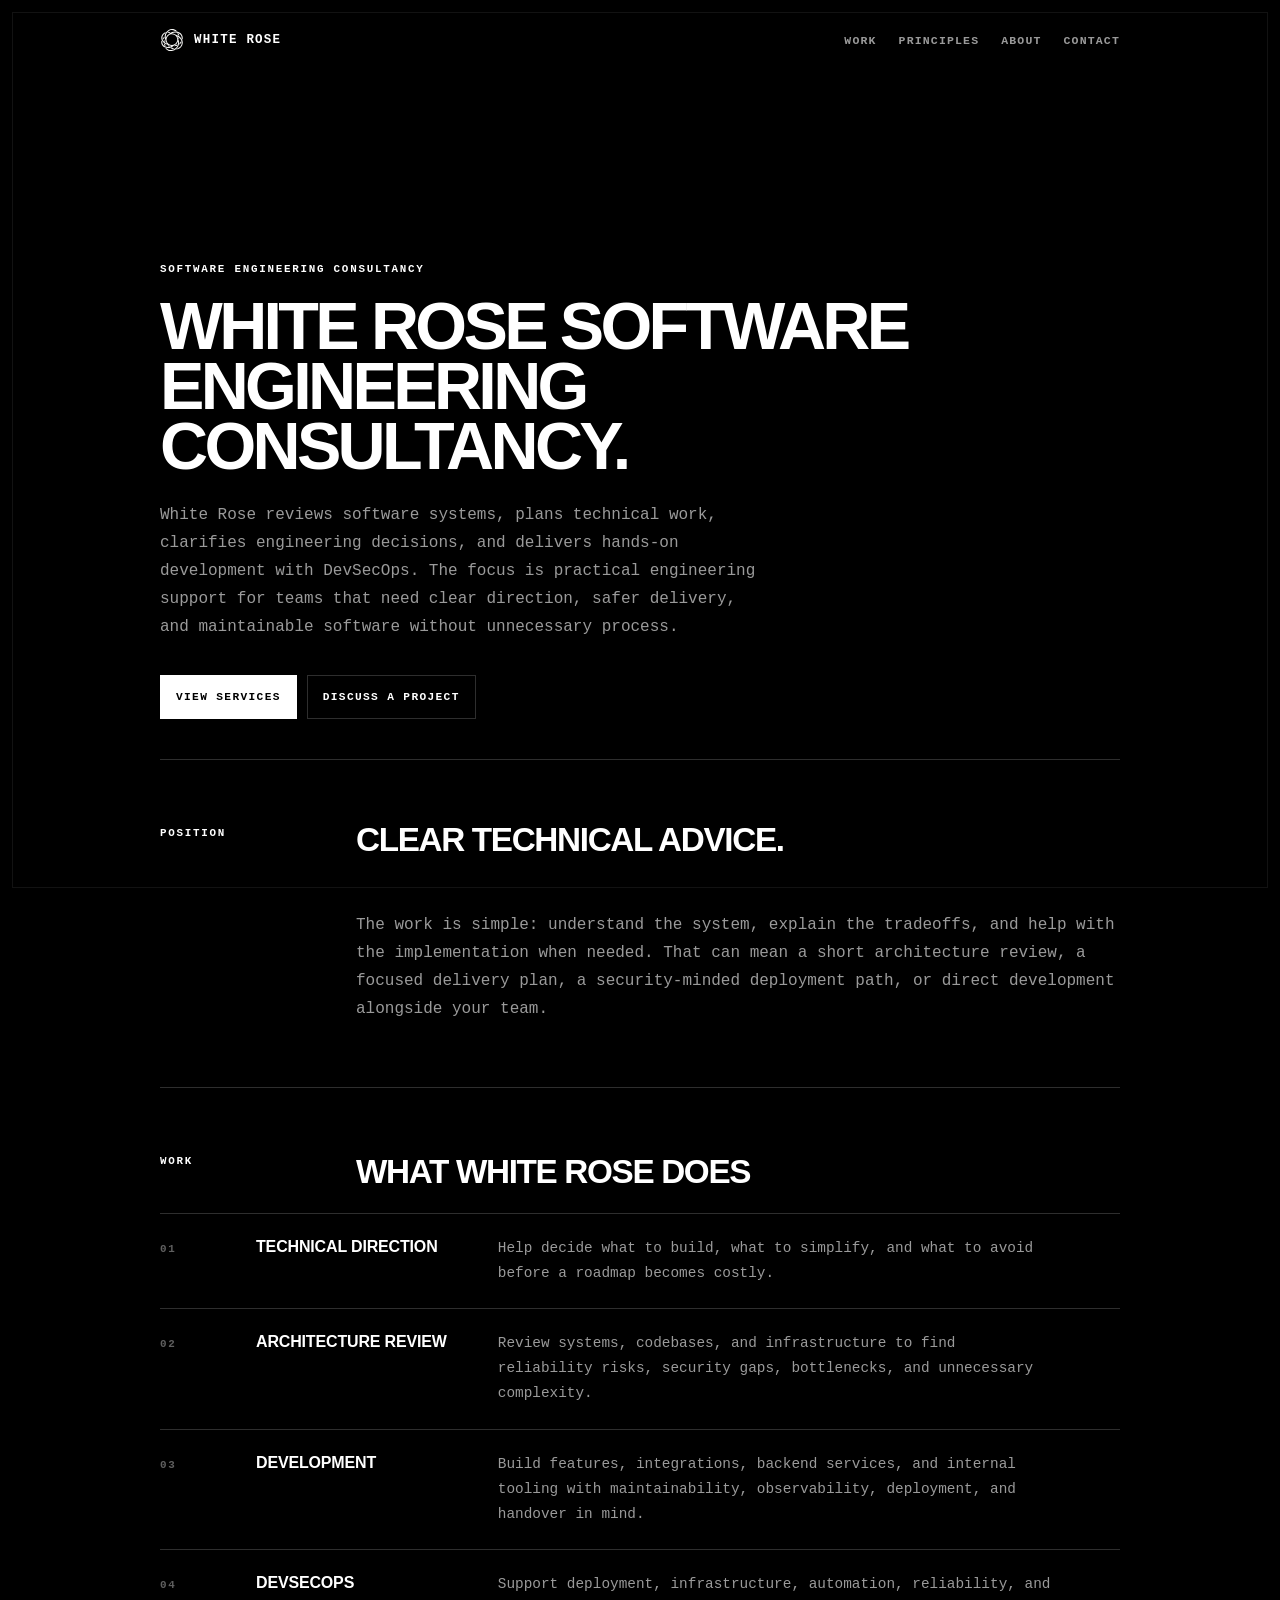
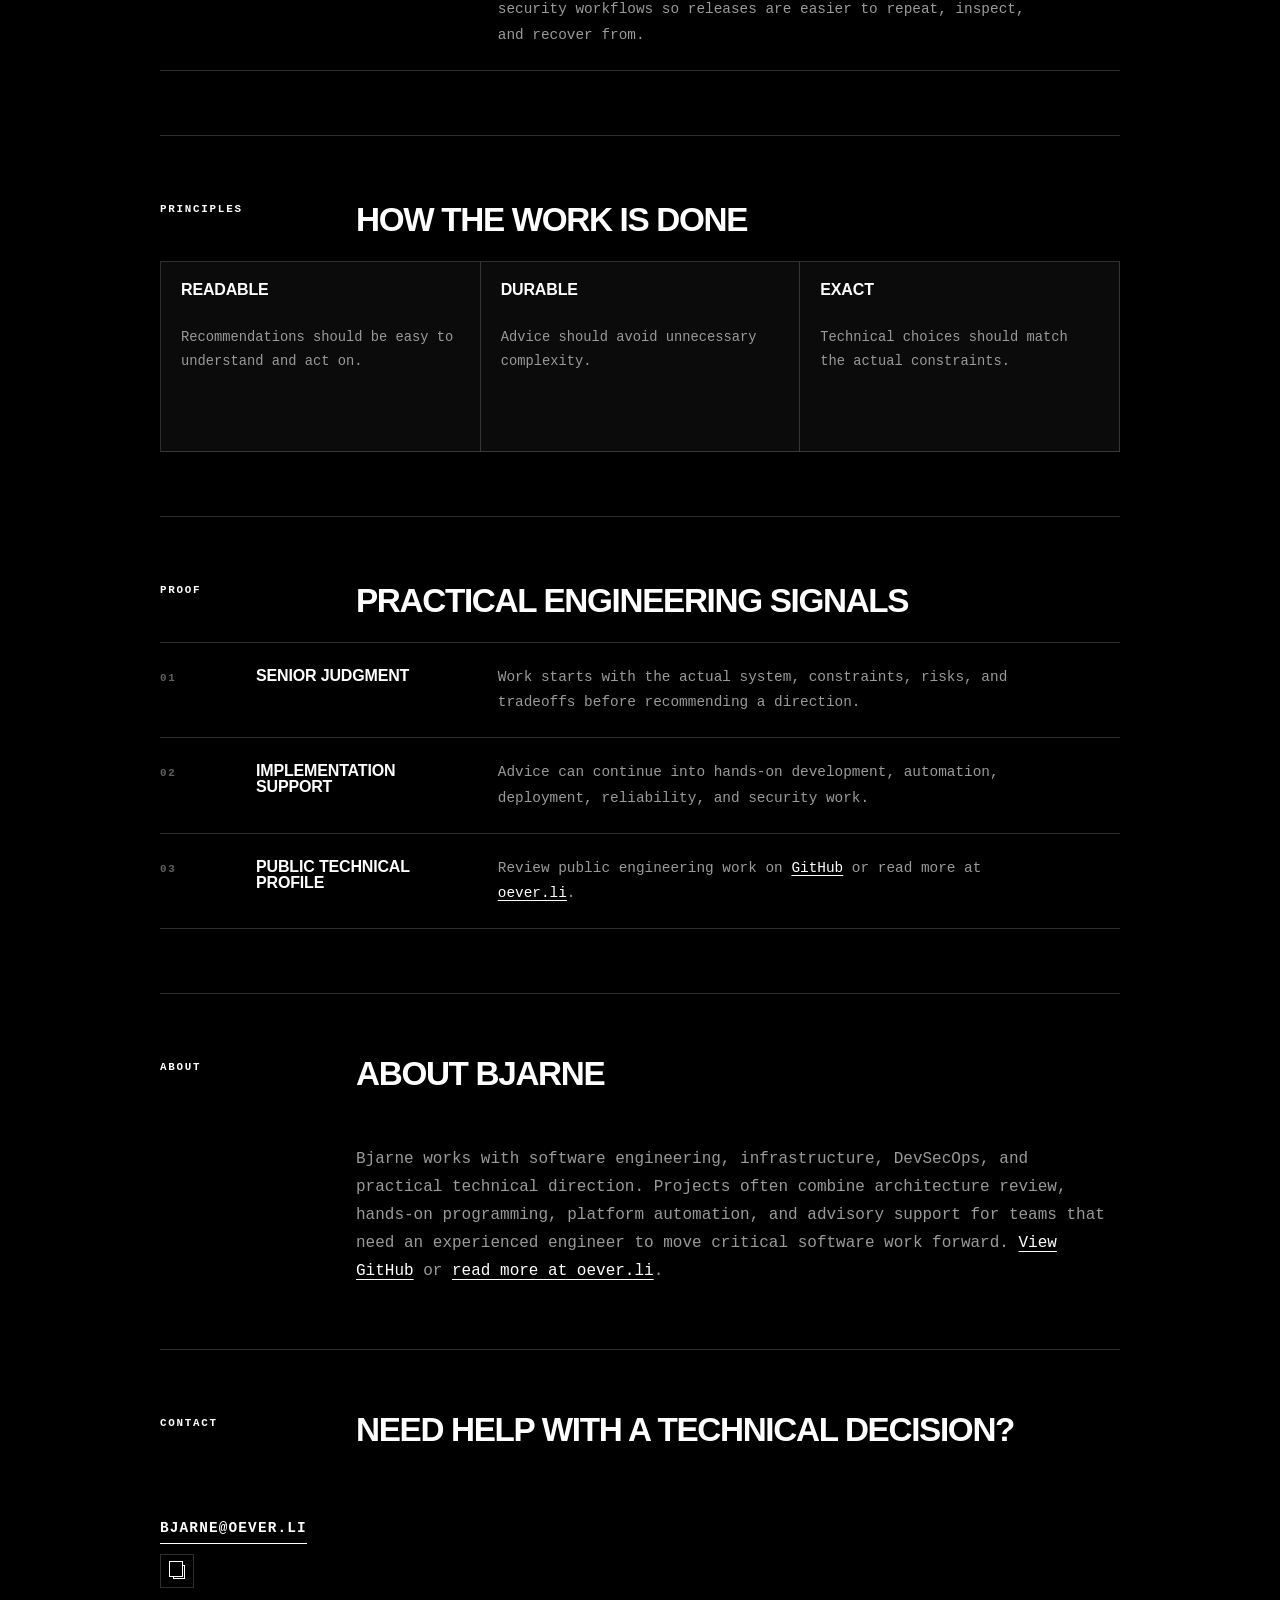
==== site/index.html @ 7ecc643a "Use transparent SVG logo" ====
<!doctype html>
<html lang="en">
  <head>
    <meta charset="utf-8">
    <meta name="viewport" content="width=device-width, initial-scale=1">
    <!-- Google tag (gtag.js) -->
    <script async src="https://www.googletagmanager.com/gtag/js?id=G-J7E7RTF19J"></script>
    <script>
      window.dataLayer = window.dataLayer || [];
      function gtag(){dataLayer.push(arguments);}
      gtag('js', new Date());

      gtag('config', 'G-J7E7RTF19J');
    </script>
    <meta
      name="description"
      content="White Rose provides software engineering consultancy, hands-on development, DevSecOps, technical direction, and architecture review."
    >
    <meta name="theme-color" content="#000000">
    <meta name="application-name" content="White Rose">
    <meta name="apple-mobile-web-app-title" content="White Rose">
    <link rel="canonical" href="https://whiterose.no/">
    <script type="application/ld+json">
      {
        "@context": "https://schema.org",
        "@graph": [
          {
            "@type": "ProfessionalService",
            "@id": "https://whiterose.no/#business",
            "name": "White Rose",
            "url": "https://whiterose.no/",
            "logo": "https://whiterose.no/assets/logo-512.png",
            "image": "https://whiterose.no/assets/og-image.png",
            "description": "White Rose provides software engineering consultancy, hands-on development, DevSecOps, technical direction, and architecture review.",
            "email": "bjarne@oever.li",
            "areaServed": "Norway",
            "founder": {
              "@id": "https://whiterose.no/#bjarne"
            },
            "sameAs": [
              "https://github.com/bjarneo",
              "https://oever.li"
            ],
            "hasOfferCatalog": {
              "@type": "OfferCatalog",
              "name": "Software engineering consultancy services",
              "itemListElement": [
                {
                  "@type": "Offer",
                  "itemOffered": {
                    "@type": "Service",
                    "name": "Technical direction",
                    "description": "Senior engineering guidance for technical decisions, delivery planning, and simplification."
                  }
                },
                {
                  "@type": "Offer",
                  "itemOffered": {
                    "@type": "Service",
                    "name": "Architecture review",
                    "description": "Review of software systems, codebases, and infrastructure to identify risks and practical next steps."
                  }
                },
                {
                  "@type": "Offer",
                  "itemOffered": {
                    "@type": "Service",
                    "name": "Software development",
                    "description": "Hands-on feature, integration, backend service, and internal tooling development."
                  }
                },
                {
                  "@type": "Offer",
                  "itemOffered": {
                    "@type": "Service",
                    "name": "DevSecOps",
                    "description": "Support for deployment, infrastructure, automation, reliability, and security workflows."
                  }
                }
              ]
            }
          },
          {
            "@type": "WebSite",
            "@id": "https://whiterose.no/#website",
            "url": "https://whiterose.no/",
            "name": "White Rose",
            "publisher": {
              "@id": "https://whiterose.no/#business"
            },
            "inLanguage": "en"
          },
          {
            "@type": "Person",
            "@id": "https://whiterose.no/#bjarne",
            "name": "Bjarne",
            "url": "https://oever.li",
            "sameAs": [
              "https://github.com/bjarneo"
            ],
            "worksFor": {
              "@id": "https://whiterose.no/#business"
            },
            "knowsAbout": [
              "Software engineering",
              "Architecture review",
              "DevSecOps",
              "Infrastructure automation",
              "Technical direction",
              "Backend development"
            ]
          }
        ]
      }
    </script>

    <meta property="og:title" content="White Rose | Software Engineering Consultancy">
    <meta
      property="og:description"
      content="Software engineering consultancy for technical direction, architecture review, and practical guidance."
    >
    <meta property="og:type" content="website">
    <meta property="og:url" content="https://whiterose.no">
    <meta property="og:site_name" content="White Rose">
    <meta property="og:image" content="https://whiterose.no/assets/og-image.png">
    <meta property="og:image:width" content="1200">
    <meta property="og:image:height" content="630">
    <meta property="og:image:alt" content="White Rose software engineering consultancy">

    <meta name="twitter:card" content="summary_large_image">
    <meta name="twitter:title" content="White Rose | Software Engineering Consultancy">
    <meta
      name="twitter:description"
      content="Software engineering consultancy for technical direction, architecture review, and practical guidance."
    >
    <meta name="twitter:image" content="https://whiterose.no/assets/og-image.png">
    <meta name="twitter:image:alt" content="White Rose software engineering consultancy">

    <title>White Rose | Software Engineering Consultancy</title>
    <link rel="icon" href="assets/favicon.ico" sizes="any">
    <link rel="icon" type="image/png" sizes="32x32" href="assets/favicon-32.png">
    <link rel="icon" type="image/png" sizes="16x16" href="assets/favicon-16.png">
    <link rel="apple-touch-icon" sizes="180x180" href="assets/apple-touch-icon.png">
    <link rel="stylesheet" href="styles.css">
    <script src="script.js" defer></script>
  </head>
  <body>
    <header class="site-header" data-header>
      <a class="brand" href="#top" aria-label="White Rose home">
        <img class="brand-mark" src="assets/logo.svg" alt="White Rose logo">
        <span>White Rose</span>
      </a>
      <button class="menu-toggle" type="button" aria-controls="primary-nav" aria-expanded="false">
        <span>Menu</span>
        <span class="menu-icon" aria-hidden="true"></span>
      </button>
      <nav class="nav" id="primary-nav" aria-label="Primary navigation">
        <a href="#work">Work</a>
        <a href="#principles">Principles</a>
        <a href="#about">About</a>
        <a href="#contact">Contact</a>
      </nav>
    </header>

    <main class="page" id="top">
      <div class="content">
        <section class="hero reveal" aria-labelledby="hero-title">
          <p class="kicker">Software engineering consultancy</p>
          <h1 id="hero-title">White Rose software engineering consultancy.</h1>
          <p class="lead">
            White Rose reviews software systems, plans technical work, clarifies engineering decisions,
            and delivers hands-on development with DevSecOps. The focus is practical engineering support
            for teams that need clear direction, safer delivery, and maintainable software without unnecessary process.
          </p>
          <div class="hero-actions">
            <a class="button primary" href="#work">View services</a>
            <a class="button secondary" href="#contact">Discuss a project</a>
          </div>
        </section>

        <section class="statement reveal" aria-labelledby="statement-title">
          <p class="section-label">Position</p>
          <h2 id="statement-title">Clear technical advice.</h2>
          <p>
            The work is simple: understand the system, explain the tradeoffs,
            and help with the implementation when needed. That can mean a short architecture review,
            a focused delivery plan, a security-minded deployment path, or direct development alongside your team.
          </p>
        </section>

        <section class="work" id="work" aria-labelledby="work-title">
          <div class="section-head reveal">
            <p class="section-label">Work</p>
            <h2 id="work-title">What White Rose does</h2>
          </div>

          <div class="service-list">
            <article class="service reveal">
              <span>01</span>
              <h3>Technical direction</h3>
              <p>Help decide what to build, what to simplify, and what to avoid before a roadmap becomes costly.</p>
            </article>
            <article class="service reveal">
              <span>02</span>
              <h3>Architecture review</h3>
              <p>Review systems, codebases, and infrastructure to find reliability risks, security gaps, bottlenecks, and unnecessary complexity.</p>
            </article>
            <article class="service reveal">
              <span>03</span>
              <h3>Development</h3>
              <p>Build features, integrations, backend services, and internal tooling with maintainability, observability, deployment, and handover in mind.</p>
            </article>
            <article class="service reveal">
              <span>04</span>
              <h3>DevSecOps</h3>
              <p>Support deployment, infrastructure, automation, reliability, and security workflows so releases are easier to repeat, inspect, and recover from.</p>
            </article>
          </div>
        </section>

        <section class="principles" id="principles" aria-labelledby="principles-title">
          <div class="section-head reveal">
            <p class="section-label">Principles</p>
            <h2 id="principles-title">How the work is done</h2>
          </div>

          <div class="principle-grid">
            <div class="principle reveal">
              <h3>Readable</h3>
              <p>Recommendations should be easy to understand and act on.</p>
            </div>
            <div class="principle reveal">
              <h3>Durable</h3>
              <p>Advice should avoid unnecessary complexity.</p>
            </div>
            <div class="principle reveal">
              <h3>Exact</h3>
              <p>Technical choices should match the actual constraints.</p>
            </div>
          </div>
        </section>

        <section class="signals" aria-labelledby="signals-title">
          <div class="section-head reveal">
            <p class="section-label">Proof</p>
            <h2 id="signals-title">Practical engineering signals</h2>
          </div>

          <div class="service-list">
            <article class="service reveal">
              <span>01</span>
              <h3>Senior judgment</h3>
              <p>Work starts with the actual system, constraints, risks, and tradeoffs before recommending a direction.</p>
            </article>
            <article class="service reveal">
              <span>02</span>
              <h3>Implementation support</h3>
              <p>Advice can continue into hands-on development, automation, deployment, reliability, and security work.</p>
            </article>
            <article class="service reveal">
              <span>03</span>
              <h3>Public technical profile</h3>
              <p>Review public engineering work on <a class="text-link" href="https://github.com/bjarneo">GitHub</a> or read more at <a class="text-link" href="https://oever.li">oever.li</a>.</p>
            </article>
          </div>
        </section>

        <section class="statement reveal" id="about" aria-labelledby="about-title">
          <p class="section-label">About</p>
          <h2 id="about-title">About Bjarne</h2>
          <p>
            Bjarne works with software engineering, infrastructure, DevSecOps, and practical technical direction.
            Projects often combine architecture review, hands-on programming, platform automation, and advisory support
            for teams that need an experienced engineer to move critical software work forward. <a class="text-link" href="https://github.com/bjarneo">View GitHub</a> or <a class="text-link" href="https://oever.li">read more at oever.li</a>.
          </p>
        </section>

        <section class="contact reveal" id="contact" aria-labelledby="contact-title">
          <p class="section-label">Contact</p>
          <h2 id="contact-title">Need help with a technical decision?</h2>
          <div class="contact-actions">
            <a class="contact-link" href="mailto:bjarne@oever.li">bjarne@oever.li</a>
            <button class="copy-button" type="button" data-copy="bjarne@oever.li" aria-label="Copy email address">
              <span class="copy-icon" aria-hidden="true"></span>
            </button>
          </div>
        </section>
      </div>
    </main>
  </body>
</html>
---- site/styles.css ----
:root {
  color-scheme: dark;

  /* Color tokens */
  --color-bg: #000000;
  --color-text: #ffffff;
  --color-muted: #9a9a9a;
  --color-faint: #5f5f5f;
  --color-line: rgba(255, 255, 255, 0.18);
  --color-line-strong: rgba(255, 255, 255, 0.52);
  --color-surface: rgba(255, 255, 255, 0.045);
  --color-header: rgba(0, 0, 0, 0.85);

  /* Typography tokens */
  --font-display: "Druk Wide", "Compacta", "DIN Condensed", "Bahnschrift Condensed", Impact, "Arial Narrow", sans-serif;
  --font-body: "Berkeley Mono", "IBM Plex Mono", "SFMono-Regular", Consolas, monospace;
  --font-size-label: 0.68rem;
  --font-size-nav: 0.72rem;
  --font-size-nav-mobile: 0.68rem;
  --font-size-nav-tiny: 0.62rem;
  --font-size-brand: 0.78rem;
  --font-size-brand-mobile: 0.95rem;
  --font-size-brand-tiny: 0.86rem;
  --font-size-button: 0.7rem;
  --font-size-small: 0.8rem;
  --font-size-body: 0.9rem;
  --font-size-principle: 0.86rem;
  --font-size-lead: 1rem;
  --font-size-h3: 1rem;
  --font-size-h2: clamp(1.55rem, 2.6vw, 2.7rem);
  --font-size-h1: clamp(2.7rem, 5.2vw, 5.15rem);
  --line-height-tight: 0.9;
  --line-height-heading: 0.98;
  --line-height-body: 1.75;
  --tracking-label: 0.16em;
  --tracking-nav: 0.1em;
  --tracking-heading-lg: -0.055em;
  --tracking-heading-md: -0.04em;
  --tracking-heading-sm: -0.01em;

  /* Layout tokens */
  --container: min(960px, calc(100% - 48px));
  --container-mobile: min(100% - 28px, 960px);
  --section-gap: 36px;
  --label-column: 160px;
  --section-y: 64px;
  --section-y-mobile: 62px;
  --page-top: 112px;
  --header-top: 16px;

  /* Spacing tokens */
  --space-1: 8px;
  --space-2: 10px;
  --space-3: 12px;
  --space-4: 16px;
  --space-5: 18px;
  --space-6: 20px;
  --space-7: 22px;
  --space-8: 24px;
  --space-9: 26px;
  --space-10: 28px;
  --space-11: 34px;
  --space-12: 40px;
  --space-13: 48px;
  --space-14: 54px;
  --space-15: 56px;
  --space-16: 70px;
  --space-17: 76px;

  /* Component tokens */
  --button-height: 44px;
  --button-x: 15px;
  --icon-button-size: 34px;
  --mark-sm: 24px;
  --mark-lg: 76px;
  --border: 1px solid var(--color-line);
  --border-strong: 1px solid var(--color-line-strong);
  --motion-fast: 160ms ease;
  --motion-reveal: 520ms ease;
}

* {
  box-sizing: border-box;
}

html {
  scroll-behavior: smooth;
}

body {
  min-height: 100vh;
  margin: 0;
  color: var(--color-text);
  background: var(--color-bg);
  font-family: var(--font-body);
  overflow-x: hidden;
}

body::before {
  position: fixed;
  inset: var(--space-3);
  z-index: -1;
  content: "";
  border: 1px solid rgba(255, 255, 255, 0.07);
  pointer-events: none;
}

a {
  color: inherit;
  text-decoration: none;
}

.text-link {
  color: var(--color-text);
  text-decoration: underline;
  text-decoration-thickness: 1px;
  text-underline-offset: 0.22em;
}

h1,
h2,
h3,
p {
  margin-top: 0;
}

h1,
h2,
h3 {
  color: var(--color-text);
  font-family: var(--font-display);
  font-weight: 900;
  text-transform: uppercase;
}

h1 {
  max-width: 760px;
  margin-bottom: var(--space-8);
  font-size: var(--font-size-h1);
  line-height: var(--line-height-tight);
  letter-spacing: var(--tracking-heading-lg);
}

h2 {
  max-width: 650px;
  margin-bottom: var(--space-5);
  font-size: var(--font-size-h2);
  line-height: var(--line-height-heading);
  letter-spacing: var(--tracking-heading-md);
}

h3 {
  margin-bottom: 0;
  font-size: var(--font-size-h3);
  line-height: 1;
  letter-spacing: var(--tracking-heading-sm);
}

p {
  color: var(--color-muted);
  line-height: var(--line-height-body);
}

.site-header {
  position: fixed;
  top: 0;
  left: 50%;
  z-index: 20;
  display: flex;
  align-items: center;
  justify-content: space-between;
  width: var(--container);
  margin-top: var(--header-top);
  padding: var(--space-3) 0;
  border-bottom: 1px solid transparent;
  transform: translateX(-50%);
  transition: background var(--motion-fast), border-color var(--motion-fast), box-shadow var(--motion-fast), padding var(--motion-fast);
}

.site-header.is-scrolled {
  padding: var(--space-3) var(--space-4);
  border-color: var(--color-line);
  background: linear-gradient(180deg, rgba(255, 255, 255, 0.035), rgba(255, 255, 255, 0.012)), var(--color-header);
  backdrop-filter: blur(10px) saturate(120%);
  -webkit-backdrop-filter: blur(10px) saturate(120%);
  box-shadow: 0 10px 30px rgba(0, 0, 0, 0.16);
}

.brand,
.nav {
  display: flex;
  align-items: center;
}

.brand {
  gap: var(--space-2);
  font-size: var(--font-size-brand);
  font-weight: 700;
  letter-spacing: var(--tracking-nav);
  text-transform: uppercase;
}

.brand-mark {
  flex: 0 0 auto;
  width: var(--mark-sm);
  height: var(--mark-sm);
  display: block;
  object-fit: contain;
}

.nav {
  gap: var(--space-7);
}

.menu-toggle {
  display: none;
}

.nav a {
  color: var(--color-muted);
  font-size: var(--font-size-nav);
  font-weight: 600;
  letter-spacing: var(--tracking-nav);
  text-transform: uppercase;
  transition: color var(--motion-fast);
}

.nav a:hover,
.nav a:focus-visible {
  color: var(--color-text);
}

.page {
  width: var(--container);
  margin: 0 auto;
  padding: var(--page-top) 0 var(--space-12);
}

.section-label,
.kicker,
.service span {
  color: var(--color-text);
  font-size: var(--font-size-label);
  font-weight: 700;
  letter-spacing: var(--tracking-label);
  text-transform: uppercase;
}

.content {
  min-width: 0;
}

.hero {
  display: grid;
  align-content: end;
  min-height: clamp(520px, 72vh, 680px);
  padding-bottom: var(--space-12);
  border-bottom: var(--border);
}

.kicker,
.section-label {
  margin: 0 0 var(--space-5);
}

.lead {
  max-width: 610px;
  margin-bottom: 0;
  font-size: var(--font-size-lead);
}

.hero-actions {
  display: flex;
  flex-wrap: wrap;
  gap: var(--space-2);
  margin-top: var(--space-11);
}

.button {
  display: inline-flex;
  align-items: center;
  justify-content: center;
  min-height: var(--button-height);
  padding: 0 var(--button-x);
  border: var(--border);
  color: var(--color-text);
  font-size: var(--font-size-button);
  font-weight: 700;
  letter-spacing: 0.12em;
  text-transform: uppercase;
  transition: border-color var(--motion-fast), background var(--motion-fast), color var(--motion-fast);
}

.button:hover,
.button:focus-visible {
  border-color: var(--color-line-strong);
}

.button.primary {
  color: var(--color-bg);
  background: var(--color-text);
}

.button.secondary {
  background: transparent;
}

.statement,
.work,
.principles,
.signals,
.contact {
  padding: var(--section-y) 0;
  border-bottom: var(--border);
}

.statement,
.section-head,
.contact {
  display: grid;
  grid-template-columns: var(--label-column) minmax(0, 1fr);
  gap: var(--section-gap);
}

.statement {
  grid-template-columns: var(--label-column) minmax(0, 1fr);
}

.statement p:not(.section-label) {
  grid-column: 2;
  max-width: 860px;
  margin-bottom: 0;
}

.section-head {
  align-items: end;
  margin-bottom: var(--space-8);
}

.section-head h2 {
  margin-bottom: 0;
}

.service-list {
  border-top: var(--border);
}

.service {
  display: grid;
  grid-template-columns: 72px minmax(150px, 0.35fr) minmax(0, 1fr);
  gap: var(--space-8);
  align-items: baseline;
  padding: var(--space-7) 0;
  border-bottom: var(--border);
}

.service span {
  color: var(--color-faint);
}

.service p {
  max-width: 560px;
  margin-bottom: 0;
  font-size: var(--font-size-body);
}

.principle-grid {
  display: grid;
  grid-template-columns: repeat(3, 1fr);
  border-top: var(--border);
  border-left: var(--border);
}

.principle {
  min-height: 190px;
  padding: var(--space-6);
  border-right: var(--border);
  border-bottom: var(--border);
  background: var(--color-surface);
}

.principle h3 {
  margin-bottom: var(--space-10);
}

.principle p {
  margin-bottom: 0;
  font-size: var(--font-size-principle);
}

.contact {
  margin-bottom: 0;
}

.contact h2 {
  max-width: 690px;
}

.contact-actions {
  display: flex;
  flex-wrap: wrap;
  gap: var(--space-2);
  align-items: center;
  margin-top: var(--space-6);
}

.contact-link {
  display: inline-block;
  padding-bottom: 7px;
  border-bottom: 1px solid var(--color-text);
  color: var(--color-text);
  font-size: var(--font-size-body);
  font-weight: 700;
  letter-spacing: 0.08em;
  text-transform: uppercase;
}

.copy-button {
  position: relative;
  display: inline-grid;
  place-items: center;
  flex: 0 0 auto;
  width: var(--icon-button-size);
  height: var(--icon-button-size);
  padding: 0;
  border: var(--border);
  color: var(--color-text);
  background: transparent;
  cursor: pointer;
  transition: border-color var(--motion-fast), background var(--motion-fast), color var(--motion-fast);
}

.copy-button:hover,
.copy-button:focus-visible {
  border-color: var(--color-line-strong);
}

.copy-button.is-copied {
  background: var(--color-text);
  color: var(--color-bg);
}

.copy-icon,
.copy-icon::before {
  display: block;
  width: 12px;
  height: 14px;
  border: 1px solid currentColor;
}

.copy-icon {
  position: relative;
  transform: translate(2px, 1px);
}

.copy-icon::before {
  position: absolute;
  top: -5px;
  left: -5px;
  content: "";
  background: var(--color-bg);
}

.copy-button.is-copied .copy-icon::before {
  background: var(--color-text);
}

.reveal {
  opacity: 0;
  transform: translateY(14px);
  transition: opacity var(--motion-reveal), transform var(--motion-reveal);
}

.reveal.is-visible {
  opacity: 1;
  transform: translateY(0);
}

@media (max-width: 980px) {
  :root {
    --section-gap: var(--space-3);
  }

  .hero {
    min-height: auto;
    padding: var(--space-14) 0 var(--space-12);
  }

  .statement,
  .section-head,
  .contact {
    grid-template-columns: 1fr;
    gap: var(--space-3);
  }

  .statement p:not(.section-label) {
    grid-column: auto;
    max-width: 100%;
  }

  .service {
    grid-template-columns: 52px 1fr;
  }

  .service p {
    grid-column: 2;
  }

  .principle-grid {
    grid-template-columns: 1fr;
  }
}

@media (max-width: 640px) {
  :root {
    --container-mobile: min(100% - 24px, 960px);
    --font-size-h1: clamp(2.25rem, 12vw, 3.35rem);
    --font-size-h2: clamp(1.45rem, 8vw, 2.15rem);
    --font-size-lead: 0.95rem;
    --line-height-tight: 0.94;
    --section-y-mobile: 30px;
  }

  body::before {
    display: none;
  }

  .site-header,
  .page {
    width: var(--container-mobile);
  }

  .site-header {
    position: absolute;
    display: grid;
    grid-template-columns: minmax(0, 1fr) 44px;
    align-items: center;
    gap: var(--space-2);
    margin-top: var(--space-3);
    padding-bottom: var(--space-3);
    border-bottom-color: var(--color-line);
  }

  .brand {
    grid-column: 1;
    justify-content: flex-start;
    justify-self: start;
    min-width: 0;
    font-size: var(--font-size-brand-mobile);
  }

  .brand-mark {
    width: 38px;
    height: 38px;
  }

  .menu-toggle {
    position: relative;
    grid-column: 2;
    display: inline-flex;
    align-items: center;
    justify-content: center;
    justify-self: end;
    width: 44px;
    height: 44px;
    padding: 0;
    border: var(--border);
    color: var(--color-text);
    background: transparent;
    cursor: pointer;
  }

  .menu-toggle span:first-child {
    position: absolute;
    width: 1px;
    height: 1px;
    overflow: hidden;
    clip: rect(0 0 0 0);
    white-space: nowrap;
  }

  .menu-icon,
  .menu-icon::before,
  .menu-icon::after {
    display: block;
    width: 18px;
    height: 1px;
    background: var(--color-text);
    transition: transform var(--motion-fast), opacity var(--motion-fast);
  }

  .menu-icon {
    position: relative;
  }

  .menu-icon::before,
  .menu-icon::after {
    position: absolute;
    left: 0;
    content: "";
  }

  .menu-icon::before {
    transform: translateY(-6px);
  }

  .menu-icon::after {
    transform: translateY(6px);
  }

  .site-header.is-menu-open .menu-icon {
    background: transparent;
  }

  .site-header.is-menu-open .menu-icon::before {
    transform: rotate(45deg);
  }

  .site-header.is-menu-open .menu-icon::after {
    transform: rotate(-45deg);
  }

  .nav {
    grid-column: 1 / -1;
    display: none;
    width: 100%;
    justify-content: center;
    gap: var(--space-2);
    padding-top: var(--space-3);
    border-top: var(--border);
  }

  .site-header.is-menu-open .nav {
    display: flex;
  }

  .nav a {
    font-size: var(--font-size-nav-mobile);
    letter-spacing: 0.08em;
  }

  .page {
    padding-top: 112px;
    padding-bottom: var(--space-6);
  }

  .hero {
    padding-top: var(--space-8);
    padding-bottom: var(--space-8);
  }

  .section-head {
    margin-bottom: var(--space-5);
  }

  .lead,
  .statement p:not(.section-label),
  .service p,
  .principle p {
    max-width: 100%;
  }

  .button,
  .hero-actions {
    width: 100%;
  }

  .button {
    min-height: 46px;
    text-align: center;
  }

  .service {
    grid-template-columns: 1fr;
    gap: var(--space-1);
    padding: var(--space-4) 0;
  }

  .service p {
    grid-column: auto;
  }

  .principle {
    min-height: 0;
    padding: var(--space-4);
  }

  .principle h3 {
    margin-bottom: var(--space-4);
  }

  .contact-link {
    max-width: 100%;
    overflow-wrap: anywhere;
  }

  .contact-actions {
    width: 100%;
  }

  .statement,
  .work,
  .principles,
  .signals,
  .contact {
    padding: var(--section-y-mobile) 0;
  }
}

@media (max-width: 380px) {
  :root {
    --font-size-h1: clamp(2rem, 11vw, 2.8rem);
    --font-size-h2: clamp(1.3rem, 7vw, 1.9rem);
  }

  .brand {
    font-size: var(--font-size-brand-tiny);
  }

  .nav a {
    font-size: var(--font-size-nav-tiny);
  }
}

@media (prefers-reduced-motion: reduce) {
  *,
  *::before,
  *::after {
    scroll-behavior: auto !important;
    transition-duration: 0.01ms !important;
    animation-duration: 0.01ms !important;
    animation-iteration-count: 1 !important;
  }

  .reveal {
    opacity: 1;
    transform: none;
  }
}
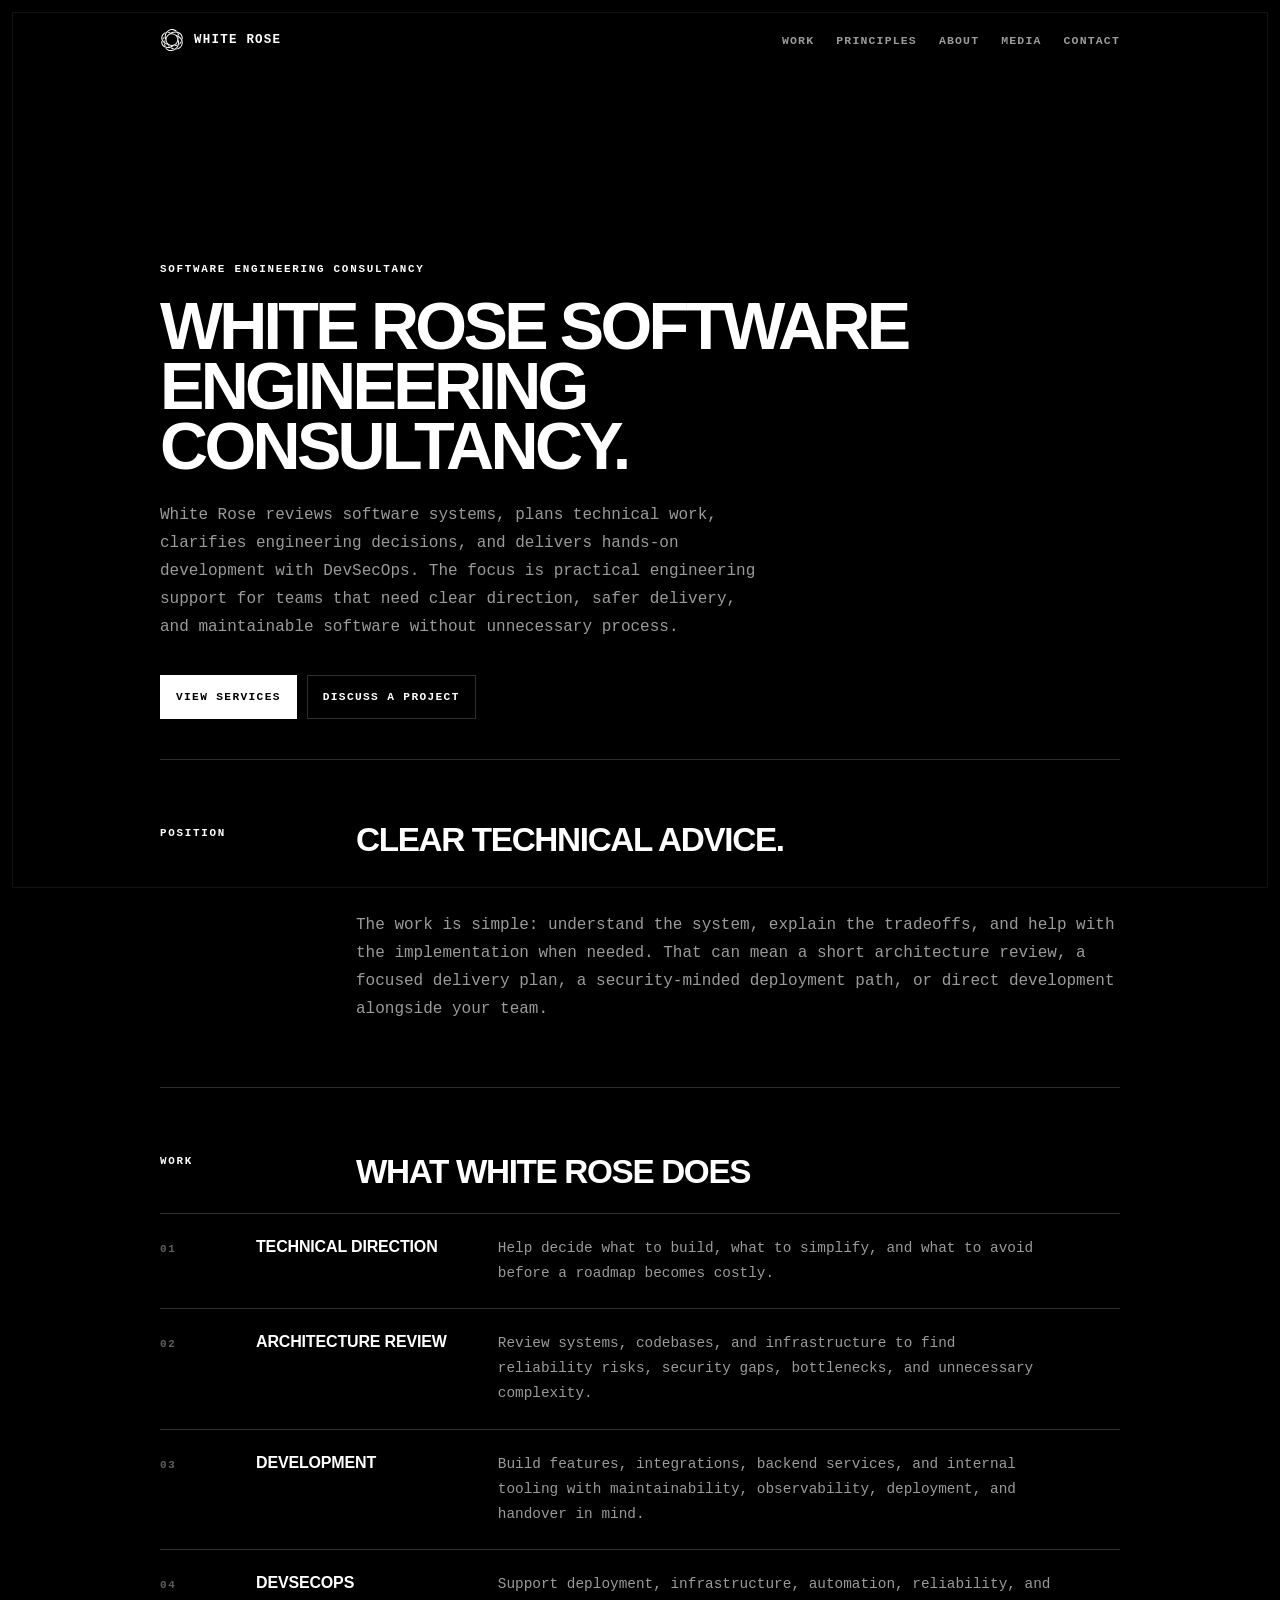
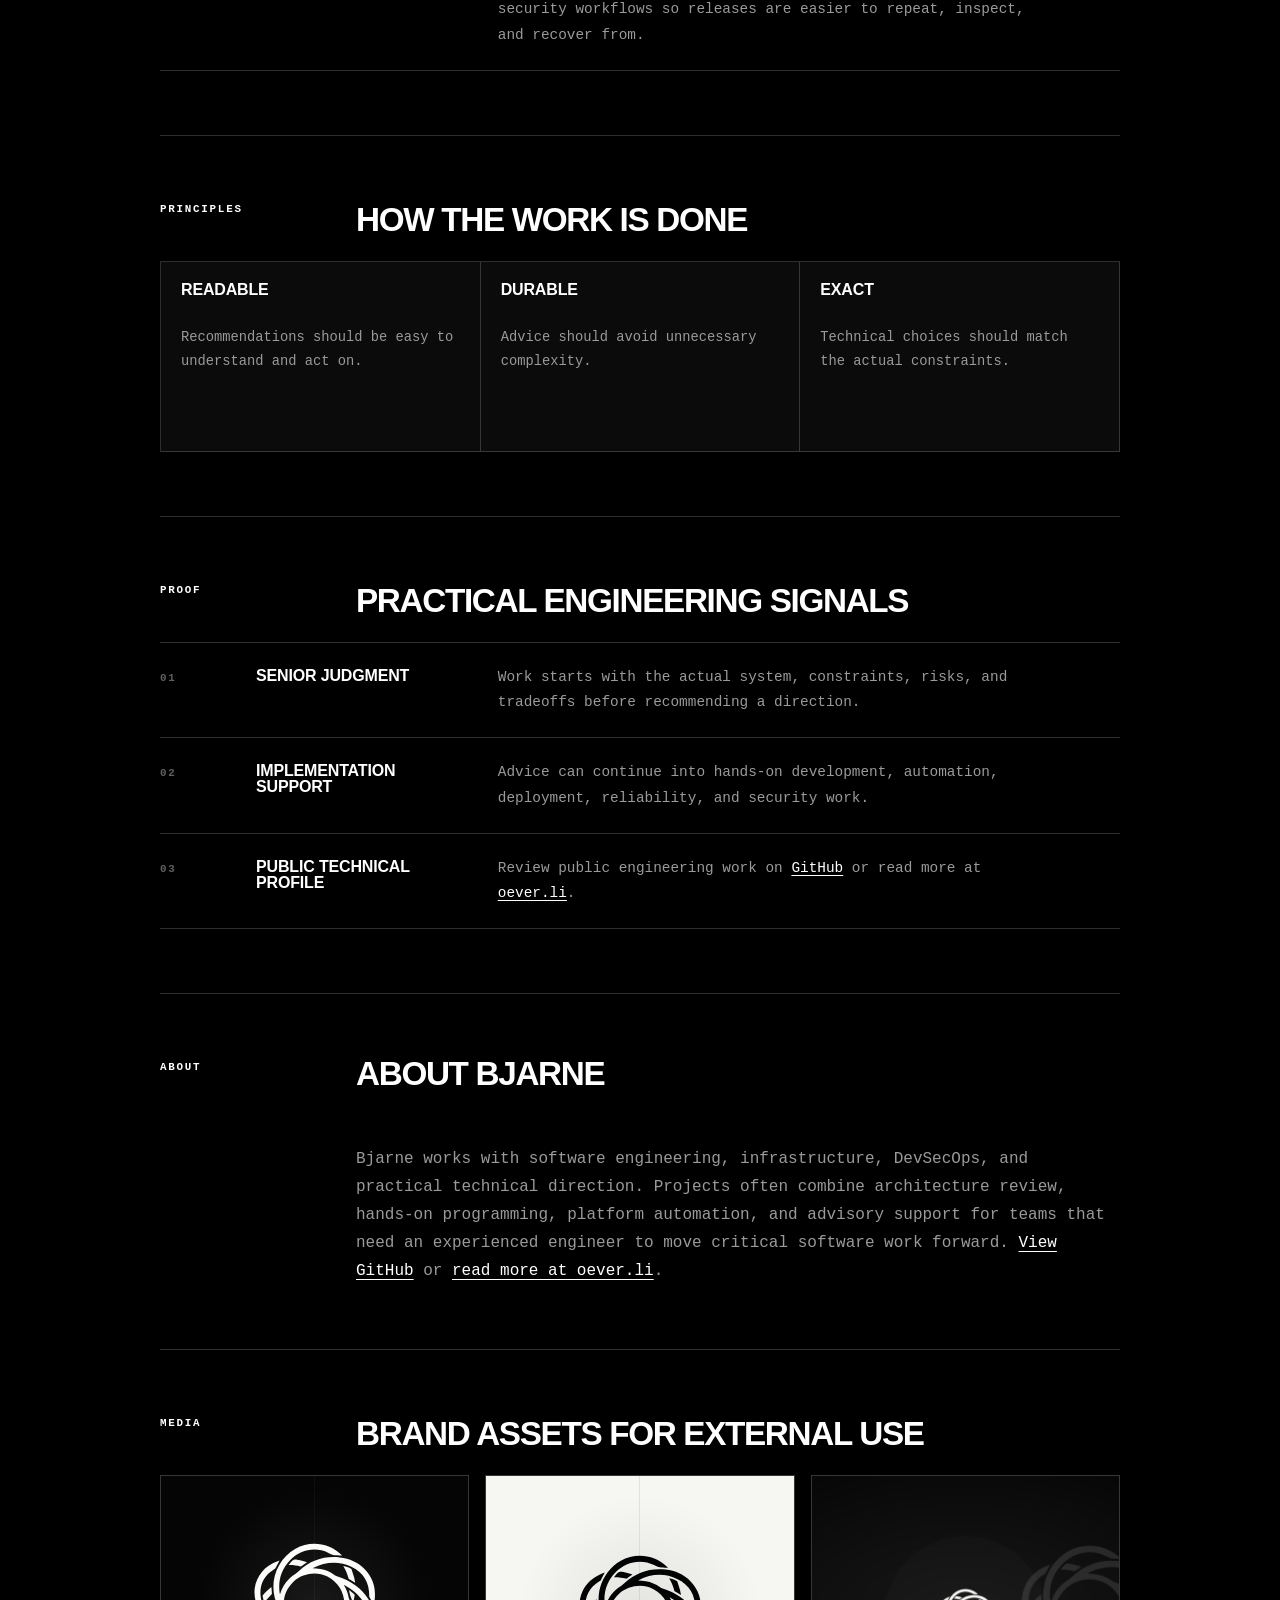
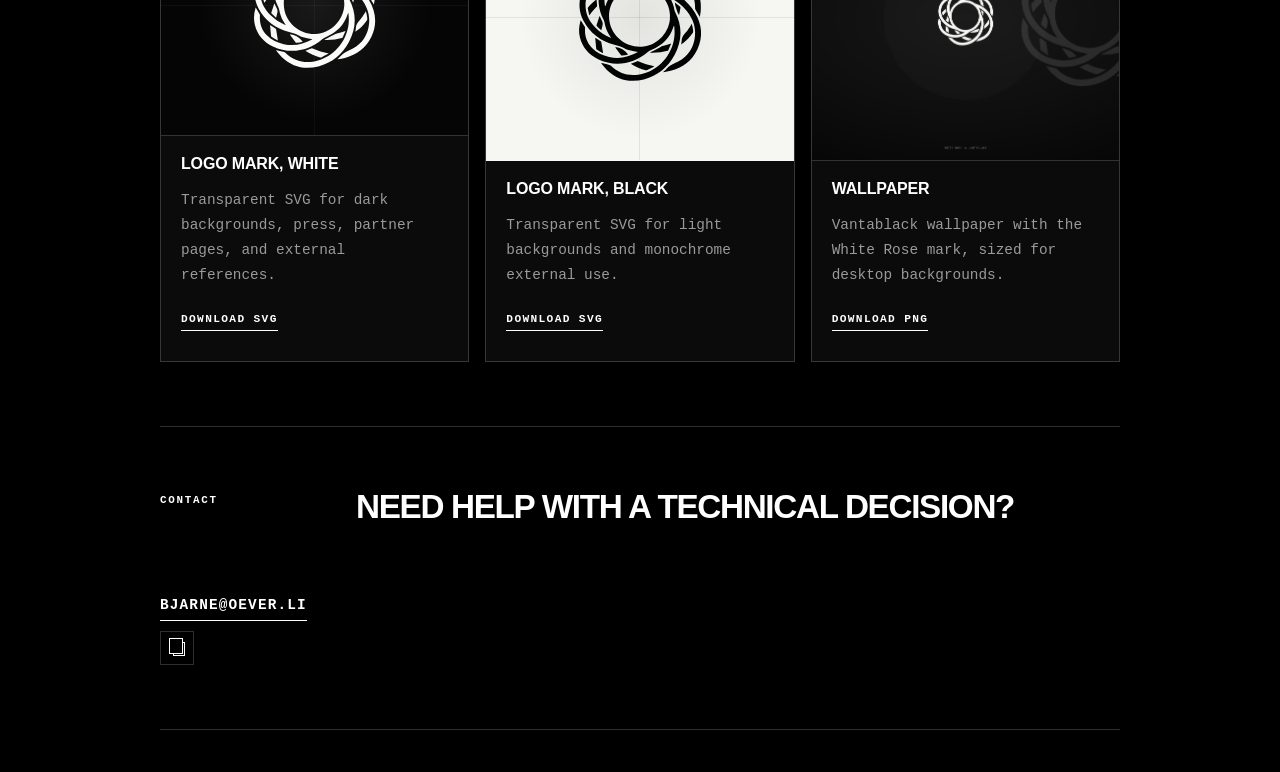
==== commit 94d854a1: "Add media assets section" ====
--- a/site/index.html
+++ b/site/index.html
@@ -158,6 +158,7 @@
         <a href="#work">Work</a>
         <a href="#principles">Principles</a>
         <a href="#about">About</a>
+        <a href="#media">Media</a>
         <a href="#contact">Contact</a>
       </nav>
     </header>
@@ -275,6 +276,46 @@
           </p>
         </section>
 
+        <section class="media" id="media" aria-labelledby="media-title">
+          <div class="section-head reveal">
+            <p class="section-label">Media</p>
+            <h2 id="media-title">Brand assets for external use</h2>
+          </div>
+
+          <div class="media-grid">
+            <article class="media-card reveal">
+              <div class="media-preview logo-preview">
+                <img src="assets/logo.svg" alt="White Rose logo mark">
+              </div>
+              <div class="media-copy">
+                <h3>Logo mark, white</h3>
+                <p>Transparent SVG for dark backgrounds, press, partner pages, and external references.</p>
+                <a class="media-link" href="assets/logo.svg" download>Download SVG</a>
+              </div>
+            </article>
+            <article class="media-card reveal">
+              <div class="media-preview logo-preview logo-preview-light">
+                <img src="assets/logo-black.svg" alt="White Rose black logo mark">
+              </div>
+              <div class="media-copy">
+                <h3>Logo mark, black</h3>
+                <p>Transparent SVG for light backgrounds and monochrome external use.</p>
+                <a class="media-link" href="assets/logo-black.svg" download>Download SVG</a>
+              </div>
+            </article>
+            <article class="media-card reveal">
+              <div class="media-preview wallpaper-preview">
+                <img src="assets/white-rose-wallpaper.png" alt="White Rose dark wallpaper preview">
+              </div>
+              <div class="media-copy">
+                <h3>Wallpaper</h3>
+                <p>Vantablack wallpaper with the White Rose mark, sized for desktop backgrounds.</p>
+                <a class="media-link" href="assets/white-rose-wallpaper.png" download>Download PNG</a>
+              </div>
+            </article>
+          </div>
+        </section>
+
         <section class="contact reveal" id="contact" aria-labelledby="contact-title">
           <p class="section-label">Contact</p>
           <h2 id="contact-title">Need help with a technical decision?</h2>
--- a/site/styles.css
+++ b/site/styles.css
@@ -309,6 +309,7 @@
 .work,
 .principles,
 .signals,
+.media,
 .contact {
   padding: var(--section-y) 0;
   border-bottom: var(--border);
@@ -386,6 +387,105 @@
 .principle p {
   margin-bottom: 0;
   font-size: var(--font-size-principle);
+}
+
+.media-grid {
+  display: grid;
+  grid-template-columns: repeat(3, 1fr);
+  gap: var(--space-4);
+}
+
+.media-card {
+  display: grid;
+  grid-template-rows: minmax(260px, 1fr) auto;
+  min-height: 460px;
+  border: var(--border);
+  background: var(--color-surface);
+}
+
+.media-preview {
+  position: relative;
+  display: grid;
+  place-items: center;
+  min-height: 260px;
+  overflow: hidden;
+  border-bottom: var(--border);
+  background: radial-gradient(circle at center, rgba(255, 255, 255, 0.08), transparent 58%), #050505;
+}
+
+.media-preview::before,
+.media-preview::after {
+  position: absolute;
+  content: "";
+  background: rgba(255, 255, 255, 0.04);
+  pointer-events: none;
+}
+
+.media-preview::before {
+  width: 1px;
+  height: 100%;
+}
+
+.media-preview::after {
+  width: 100%;
+  height: 1px;
+}
+
+.media-preview img {
+  position: relative;
+  z-index: 1;
+  display: block;
+  max-width: 100%;
+}
+
+.logo-preview img {
+  width: min(170px, 44%);
+}
+
+.logo-preview-light {
+  background: radial-gradient(circle at center, rgba(0, 0, 0, 0.08), transparent 58%), #f6f6f2;
+}
+
+.logo-preview-light::before,
+.logo-preview-light::after {
+  background: rgba(0, 0, 0, 0.08);
+}
+
+.wallpaper-preview img {
+  width: 100%;
+  height: 100%;
+  object-fit: cover;
+}
+
+.media-copy {
+  padding: var(--space-6);
+}
+
+.media-copy h3 {
+  margin-bottom: var(--space-4);
+}
+
+.media-copy p {
+  max-width: 480px;
+  margin-bottom: var(--space-6);
+  font-size: var(--font-size-body);
+}
+
+.media-link {
+  display: inline-flex;
+  margin-right: var(--space-3);
+  margin-bottom: var(--space-2);
+  padding-bottom: 5px;
+  border-bottom: 1px solid currentColor;
+  color: var(--color-text);
+  font-size: var(--font-size-button);
+  font-weight: 700;
+  letter-spacing: 0.12em;
+  text-transform: uppercase;
+}
+
+.media-link.muted {
+  color: var(--color-muted);
 }
 
 .contact {
@@ -507,6 +607,10 @@
   }
 
   .principle-grid {
+    grid-template-columns: 1fr;
+  }
+
+  .media-grid {
     grid-template-columns: 1fr;
   }
 }
@@ -702,8 +806,22 @@
   .work,
   .principles,
   .signals,
+  .media,
   .contact {
     padding: var(--section-y-mobile) 0;
+  }
+
+  .media-card {
+    grid-template-rows: auto auto;
+    min-height: 0;
+  }
+
+  .media-preview {
+    min-height: 210px;
+  }
+
+  .media-copy {
+    padding: var(--space-4);
   }
 }
 
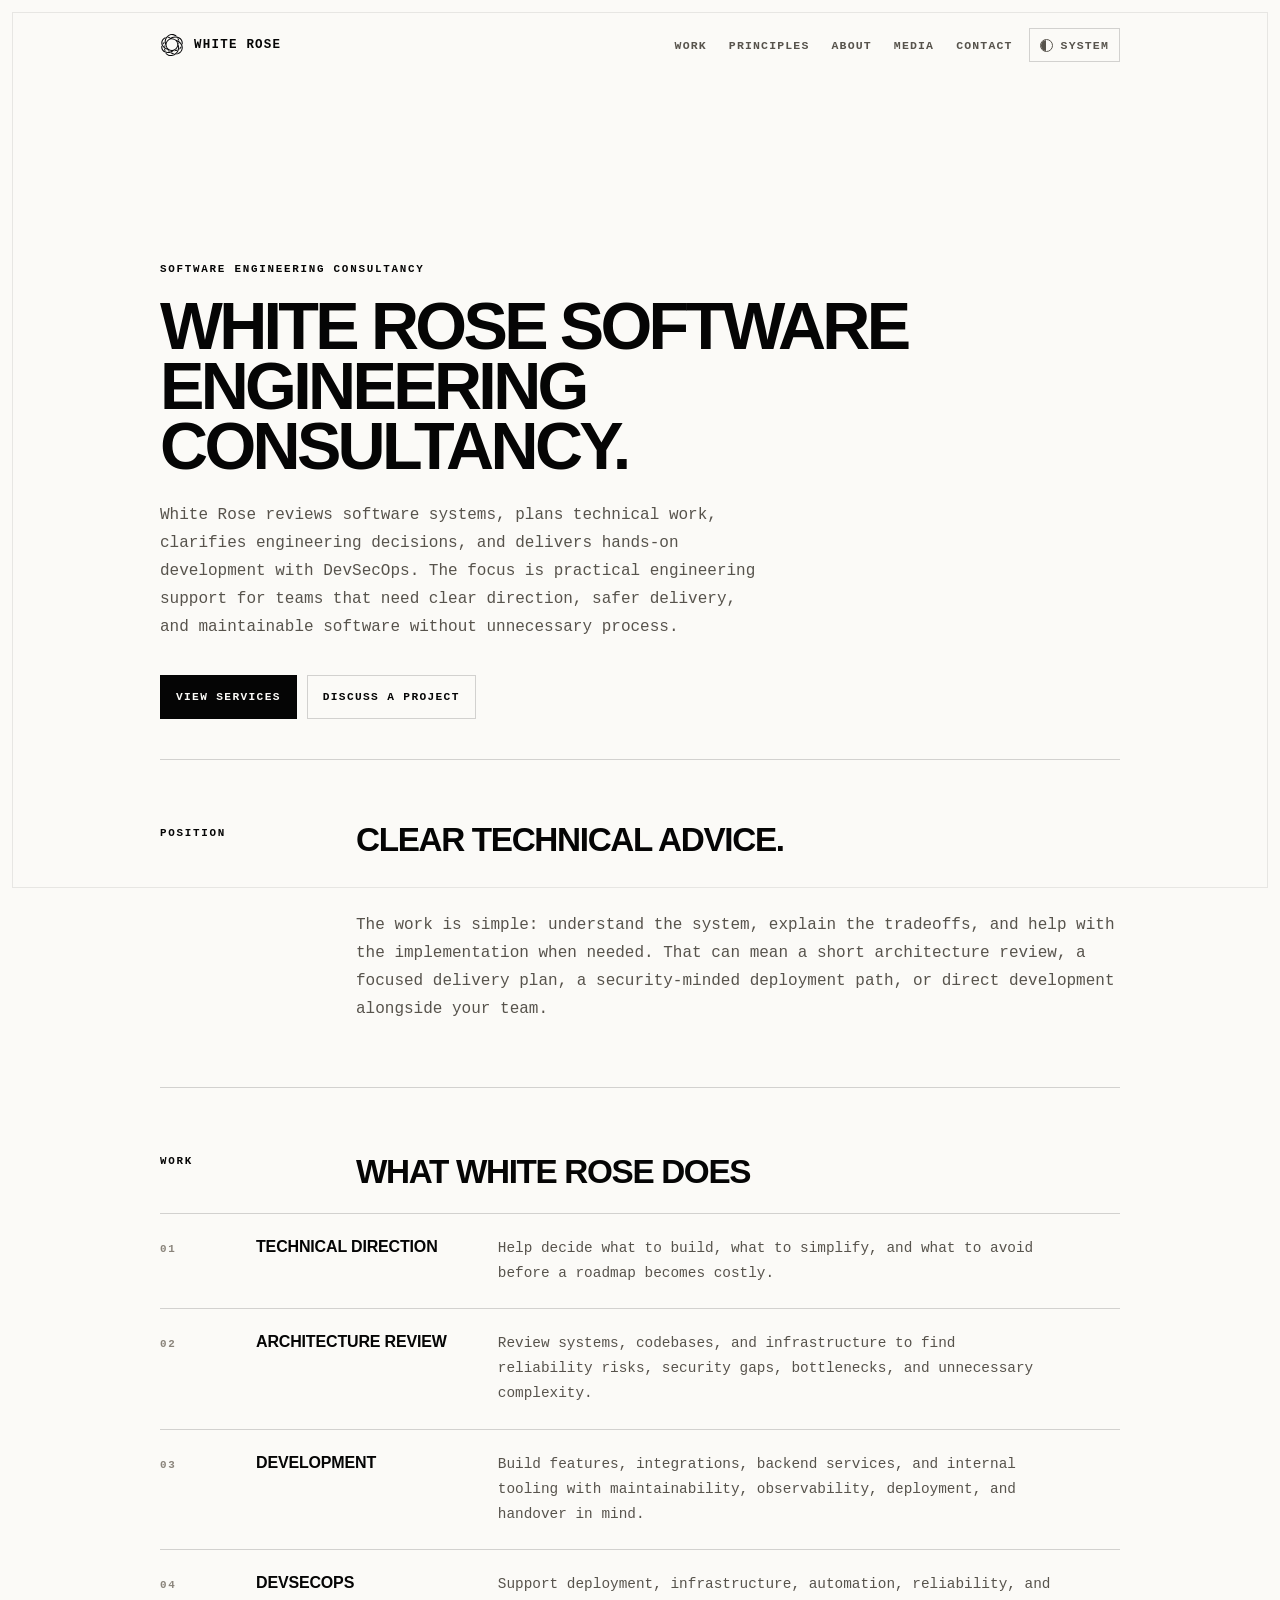
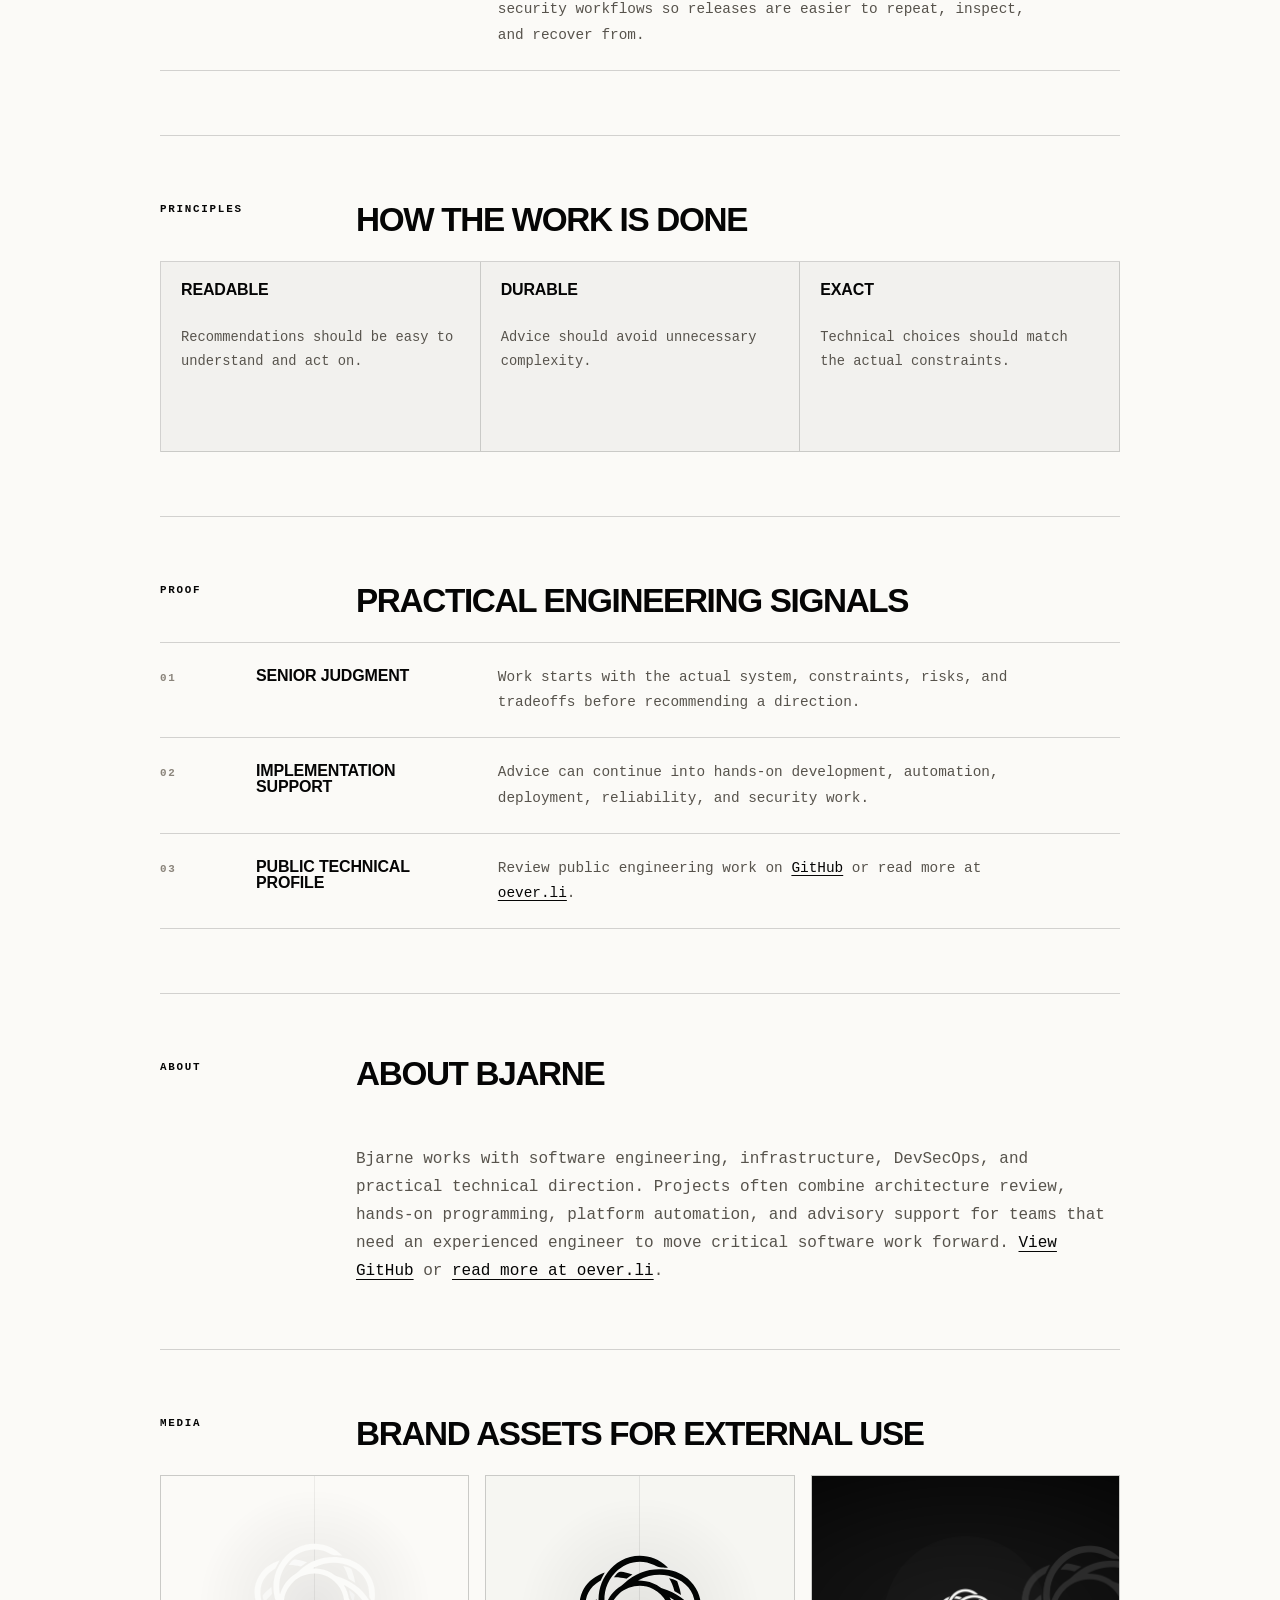
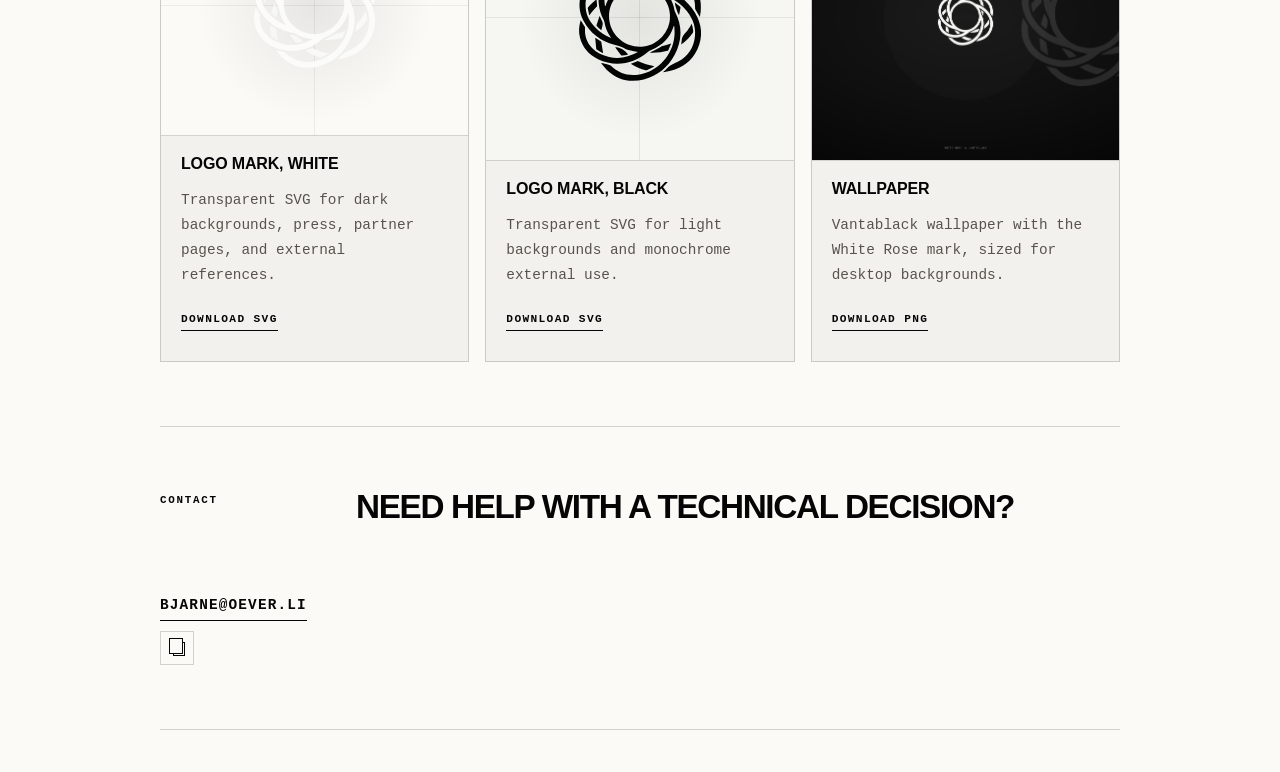
==== commit 2e08d19c: "Add theme toggle" ====
--- a/site/index.html
+++ b/site/index.html
@@ -16,7 +16,16 @@
       name="description"
       content="White Rose provides software engineering consultancy, hands-on development, DevSecOps, technical direction, and architecture review."
     >
-    <meta name="theme-color" content="#000000">
+    <script>
+      try {
+        const theme = localStorage.getItem("white-rose-theme");
+        if (theme === "light" || theme === "dark") {
+          document.documentElement.dataset.theme = theme;
+        }
+      } catch {}
+    </script>
+    <meta name="theme-color" content="#fbfaf7" media="(prefers-color-scheme: light)">
+    <meta name="theme-color" content="#000000" media="(prefers-color-scheme: dark)">
     <meta name="application-name" content="White Rose">
     <meta name="apple-mobile-web-app-title" content="White Rose">
     <link rel="canonical" href="https://whiterose.no/">
@@ -150,17 +159,23 @@
         <img class="brand-mark" src="assets/logo.svg" alt="White Rose logo">
         <span>White Rose</span>
       </a>
-      <button class="menu-toggle" type="button" aria-controls="primary-nav" aria-expanded="false">
-        <span>Menu</span>
-        <span class="menu-icon" aria-hidden="true"></span>
-      </button>
-      <nav class="nav" id="primary-nav" aria-label="Primary navigation">
-        <a href="#work">Work</a>
-        <a href="#principles">Principles</a>
-        <a href="#about">About</a>
-        <a href="#media">Media</a>
-        <a href="#contact">Contact</a>
-      </nav>
+      <div class="header-actions">
+        <nav class="nav" id="primary-nav" aria-label="Primary navigation">
+          <a href="#work">Work</a>
+          <a href="#principles">Principles</a>
+          <a href="#about">About</a>
+          <a href="#media">Media</a>
+          <a href="#contact">Contact</a>
+        </nav>
+        <button class="theme-toggle" type="button" data-theme-toggle>
+          <span class="theme-indicator" aria-hidden="true"></span>
+          <span data-theme-label>System</span>
+        </button>
+        <button class="menu-toggle" type="button" aria-controls="primary-nav" aria-expanded="false">
+          <span>Menu</span>
+          <span class="menu-icon" aria-hidden="true"></span>
+        </button>
+      </div>
     </header>
 
     <main class="page" id="top">
--- a/site/styles.css
+++ b/site/styles.css
@@ -10,6 +10,14 @@
   --color-line-strong: rgba(255, 255, 255, 0.52);
   --color-surface: rgba(255, 255, 255, 0.045);
   --color-header: rgba(0, 0, 0, 0.85);
+  --color-page-frame: rgba(255, 255, 255, 0.07);
+  --color-header-sheen: rgba(255, 255, 255, 0.035);
+  --color-header-sheen-end: rgba(255, 255, 255, 0.012);
+  --color-header-shadow: rgba(0, 0, 0, 0.16);
+  --color-preview-bg: #050505;
+  --color-preview-glow: rgba(255, 255, 255, 0.08);
+  --color-preview-line: rgba(255, 255, 255, 0.04);
+  --brand-mark-filter: none;
 
   /* Typography tokens */
   --font-display: "Druk Wide", "Compacta", "DIN Condensed", "Bahnschrift Condensed", Impact, "Arial Narrow", sans-serif;
@@ -79,6 +87,52 @@
   --motion-reveal: 520ms ease;
 }
 
+@media (prefers-color-scheme: light) {
+  :root:not([data-theme]) {
+    color-scheme: light;
+    --color-bg: #fbfaf7;
+    --color-text: #050505;
+    --color-muted: #57534c;
+    --color-faint: #8a847b;
+    --color-line: rgba(0, 0, 0, 0.16);
+    --color-line-strong: rgba(0, 0, 0, 0.5);
+    --color-surface: rgba(0, 0, 0, 0.035);
+    --color-header: rgba(251, 250, 247, 0.86);
+    --color-page-frame: rgba(0, 0, 0, 0.08);
+    --color-header-sheen: rgba(0, 0, 0, 0.035);
+    --color-header-sheen-end: rgba(0, 0, 0, 0.01);
+    --color-header-shadow: rgba(0, 0, 0, 0.1);
+    --color-preview-bg: #fbfaf7;
+    --color-preview-glow: rgba(0, 0, 0, 0.08);
+    --color-preview-line: rgba(0, 0, 0, 0.06);
+    --brand-mark-filter: invert(1);
+  }
+}
+
+:root[data-theme="light"] {
+  color-scheme: light;
+  --color-bg: #fbfaf7;
+  --color-text: #050505;
+  --color-muted: #57534c;
+  --color-faint: #8a847b;
+  --color-line: rgba(0, 0, 0, 0.16);
+  --color-line-strong: rgba(0, 0, 0, 0.5);
+  --color-surface: rgba(0, 0, 0, 0.035);
+  --color-header: rgba(251, 250, 247, 0.86);
+  --color-page-frame: rgba(0, 0, 0, 0.08);
+  --color-header-sheen: rgba(0, 0, 0, 0.035);
+  --color-header-sheen-end: rgba(0, 0, 0, 0.01);
+  --color-header-shadow: rgba(0, 0, 0, 0.1);
+  --color-preview-bg: #fbfaf7;
+  --color-preview-glow: rgba(0, 0, 0, 0.08);
+  --color-preview-line: rgba(0, 0, 0, 0.06);
+  --brand-mark-filter: invert(1);
+}
+
+:root[data-theme="dark"] {
+  color-scheme: dark;
+}
+
 * {
   box-sizing: border-box;
 }
@@ -101,7 +155,7 @@
   inset: var(--space-3);
   z-index: -1;
   content: "";
-  border: 1px solid rgba(255, 255, 255, 0.07);
+  border: 1px solid var(--color-page-frame);
   pointer-events: none;
 }
 
@@ -180,14 +234,15 @@
 .site-header.is-scrolled {
   padding: var(--space-3) var(--space-4);
   border-color: var(--color-line);
-  background: linear-gradient(180deg, rgba(255, 255, 255, 0.035), rgba(255, 255, 255, 0.012)), var(--color-header);
+  background: linear-gradient(180deg, var(--color-header-sheen), var(--color-header-sheen-end)), var(--color-header);
   backdrop-filter: blur(10px) saturate(120%);
   -webkit-backdrop-filter: blur(10px) saturate(120%);
-  box-shadow: 0 10px 30px rgba(0, 0, 0, 0.16);
+  box-shadow: 0 10px 30px var(--color-header-shadow);
 }
 
 .brand,
-.nav {
+.nav,
+.header-actions {
   display: flex;
   align-items: center;
 }
@@ -205,7 +260,12 @@
   width: var(--mark-sm);
   height: var(--mark-sm);
   display: block;
+  filter: var(--brand-mark-filter);
   object-fit: contain;
+}
+
+.header-actions {
+  gap: var(--space-4);
 }
 
 .nav {
@@ -228,6 +288,47 @@
 .nav a:hover,
 .nav a:focus-visible {
   color: var(--color-text);
+}
+
+.theme-toggle {
+  display: inline-flex;
+  align-items: center;
+  gap: var(--space-1);
+  min-height: 34px;
+  padding: 0 var(--space-2);
+  border: var(--border);
+  color: var(--color-muted);
+  background: transparent;
+  font: inherit;
+  font-size: var(--font-size-nav);
+  font-weight: 700;
+  letter-spacing: var(--tracking-nav);
+  text-transform: uppercase;
+  cursor: pointer;
+  transition: border-color var(--motion-fast), color var(--motion-fast), background var(--motion-fast);
+}
+
+.theme-toggle:hover,
+.theme-toggle:focus-visible {
+  border-color: var(--color-line-strong);
+  color: var(--color-text);
+}
+
+.theme-indicator {
+  position: relative;
+  display: block;
+  width: 13px;
+  height: 13px;
+  overflow: hidden;
+  border: 1px solid currentColor;
+  border-radius: 999px;
+}
+
+.theme-indicator::before {
+  position: absolute;
+  inset: 0 50% 0 0;
+  content: "";
+  background: currentColor;
 }
 
 .page {
@@ -410,14 +511,14 @@
   min-height: 260px;
   overflow: hidden;
   border-bottom: var(--border);
-  background: radial-gradient(circle at center, rgba(255, 255, 255, 0.08), transparent 58%), #050505;
+  background: radial-gradient(circle at center, var(--color-preview-glow), transparent 58%), var(--color-preview-bg);
 }
 
 .media-preview::before,
 .media-preview::after {
   position: absolute;
   content: "";
-  background: rgba(255, 255, 255, 0.04);
+  background: var(--color-preview-line);
   pointer-events: none;
 }
 
@@ -637,12 +738,16 @@
   .site-header {
     position: absolute;
     display: grid;
-    grid-template-columns: minmax(0, 1fr) 44px;
+    grid-template-columns: minmax(0, 1fr) 44px 44px;
     align-items: center;
     gap: var(--space-2);
     margin-top: var(--space-3);
     padding-bottom: var(--space-3);
     border-bottom-color: var(--color-line);
+  }
+
+  .header-actions {
+    display: contents;
   }
 
   .brand {
@@ -660,7 +765,7 @@
 
   .menu-toggle {
     position: relative;
-    grid-column: 2;
+    grid-column: 3;
     display: inline-flex;
     align-items: center;
     justify-content: center;
@@ -674,6 +779,25 @@
     cursor: pointer;
   }
 
+  .theme-toggle {
+    grid-column: 2;
+    justify-content: center;
+    justify-self: end;
+    width: 44px;
+    min-height: 44px;
+    padding: 0;
+    color: var(--color-text);
+  }
+
+  .theme-toggle [data-theme-label] {
+    position: absolute;
+    width: 1px;
+    height: 1px;
+    overflow: hidden;
+    clip: rect(0 0 0 0);
+    white-space: nowrap;
+  }
+
   .menu-toggle span:first-child {
     position: absolute;
     width: 1px;
@@ -726,7 +850,9 @@
 
   .nav {
     grid-column: 1 / -1;
+    grid-row: 2;
     display: none;
+    flex-wrap: wrap;
     width: 100%;
     justify-content: center;
     gap: var(--space-2);
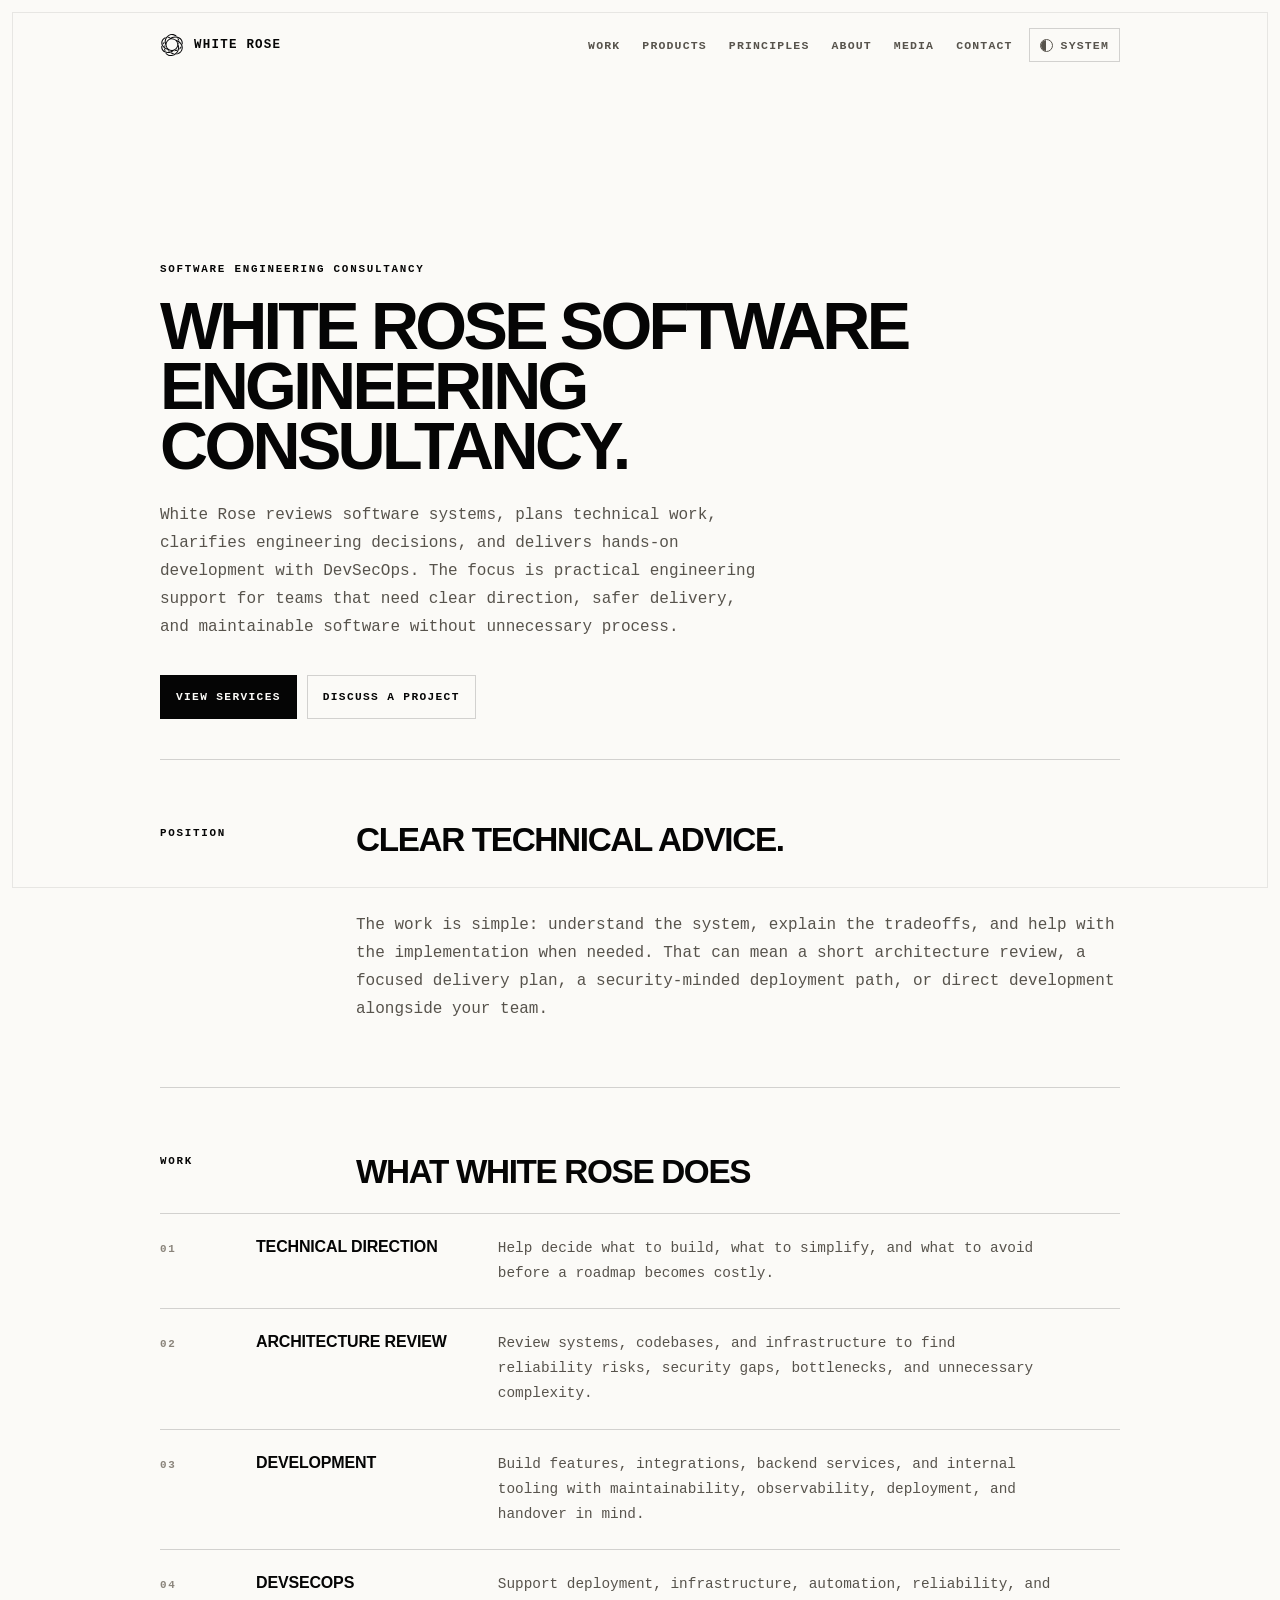
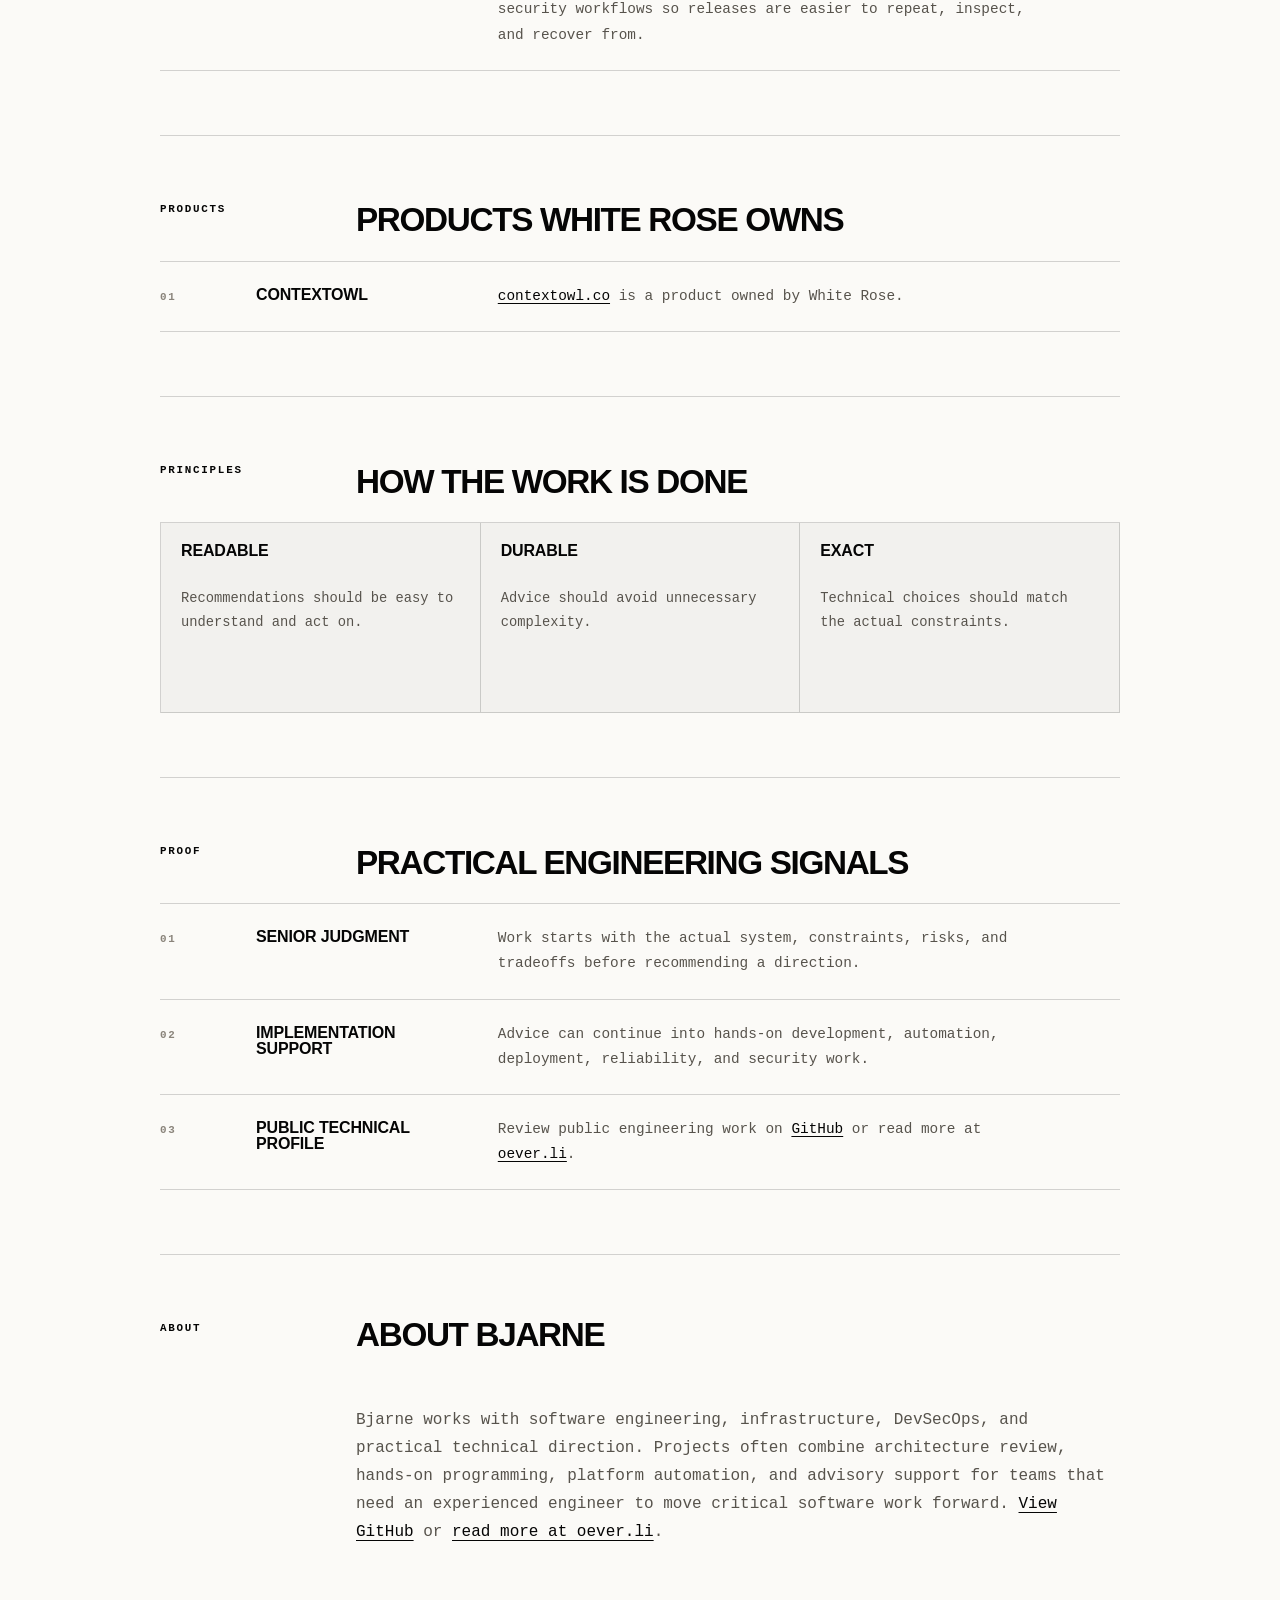
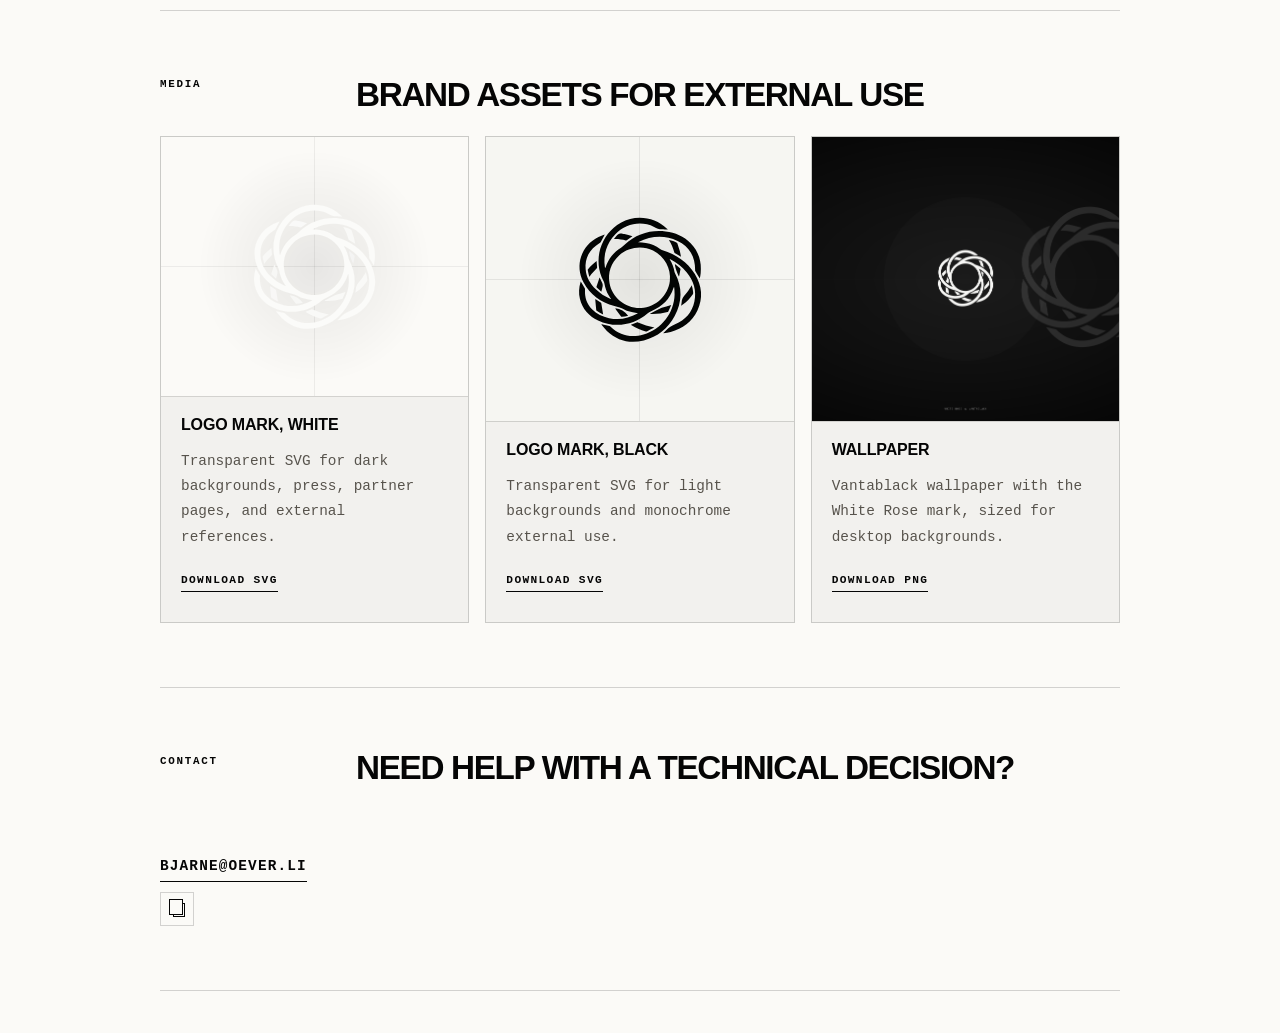
==== commit efb1eebc: "Add ContextOwl product" ====
--- a/site/index.html
+++ b/site/index.html
@@ -162,6 +162,7 @@
       <div class="header-actions">
         <nav class="nav" id="primary-nav" aria-label="Primary navigation">
           <a href="#work">Work</a>
+          <a href="#products">Products</a>
           <a href="#principles">Principles</a>
           <a href="#about">About</a>
           <a href="#media">Media</a>
@@ -234,6 +235,21 @@
           </div>
         </section>
 
+        <section class="products" id="products" aria-labelledby="products-title">
+          <div class="section-head reveal">
+            <p class="section-label">Products</p>
+            <h2 id="products-title">Products White Rose owns</h2>
+          </div>
+
+          <div class="service-list">
+            <article class="service reveal">
+              <span>01</span>
+              <h3>ContextOwl</h3>
+              <p><a class="text-link" href="https://contextowl.co">contextowl.co</a> is a product owned by White Rose.</p>
+            </article>
+          </div>
+        </section>
+
         <section class="principles" id="principles" aria-labelledby="principles-title">
           <div class="section-head reveal">
             <p class="section-label">Principles</p>
--- a/site/styles.css
+++ b/site/styles.css
@@ -408,6 +408,7 @@
 
 .statement,
 .work,
+.products,
 .principles,
 .signals,
 .media,
@@ -930,6 +931,7 @@
 
   .statement,
   .work,
+  .products,
   .principles,
   .signals,
   .media,
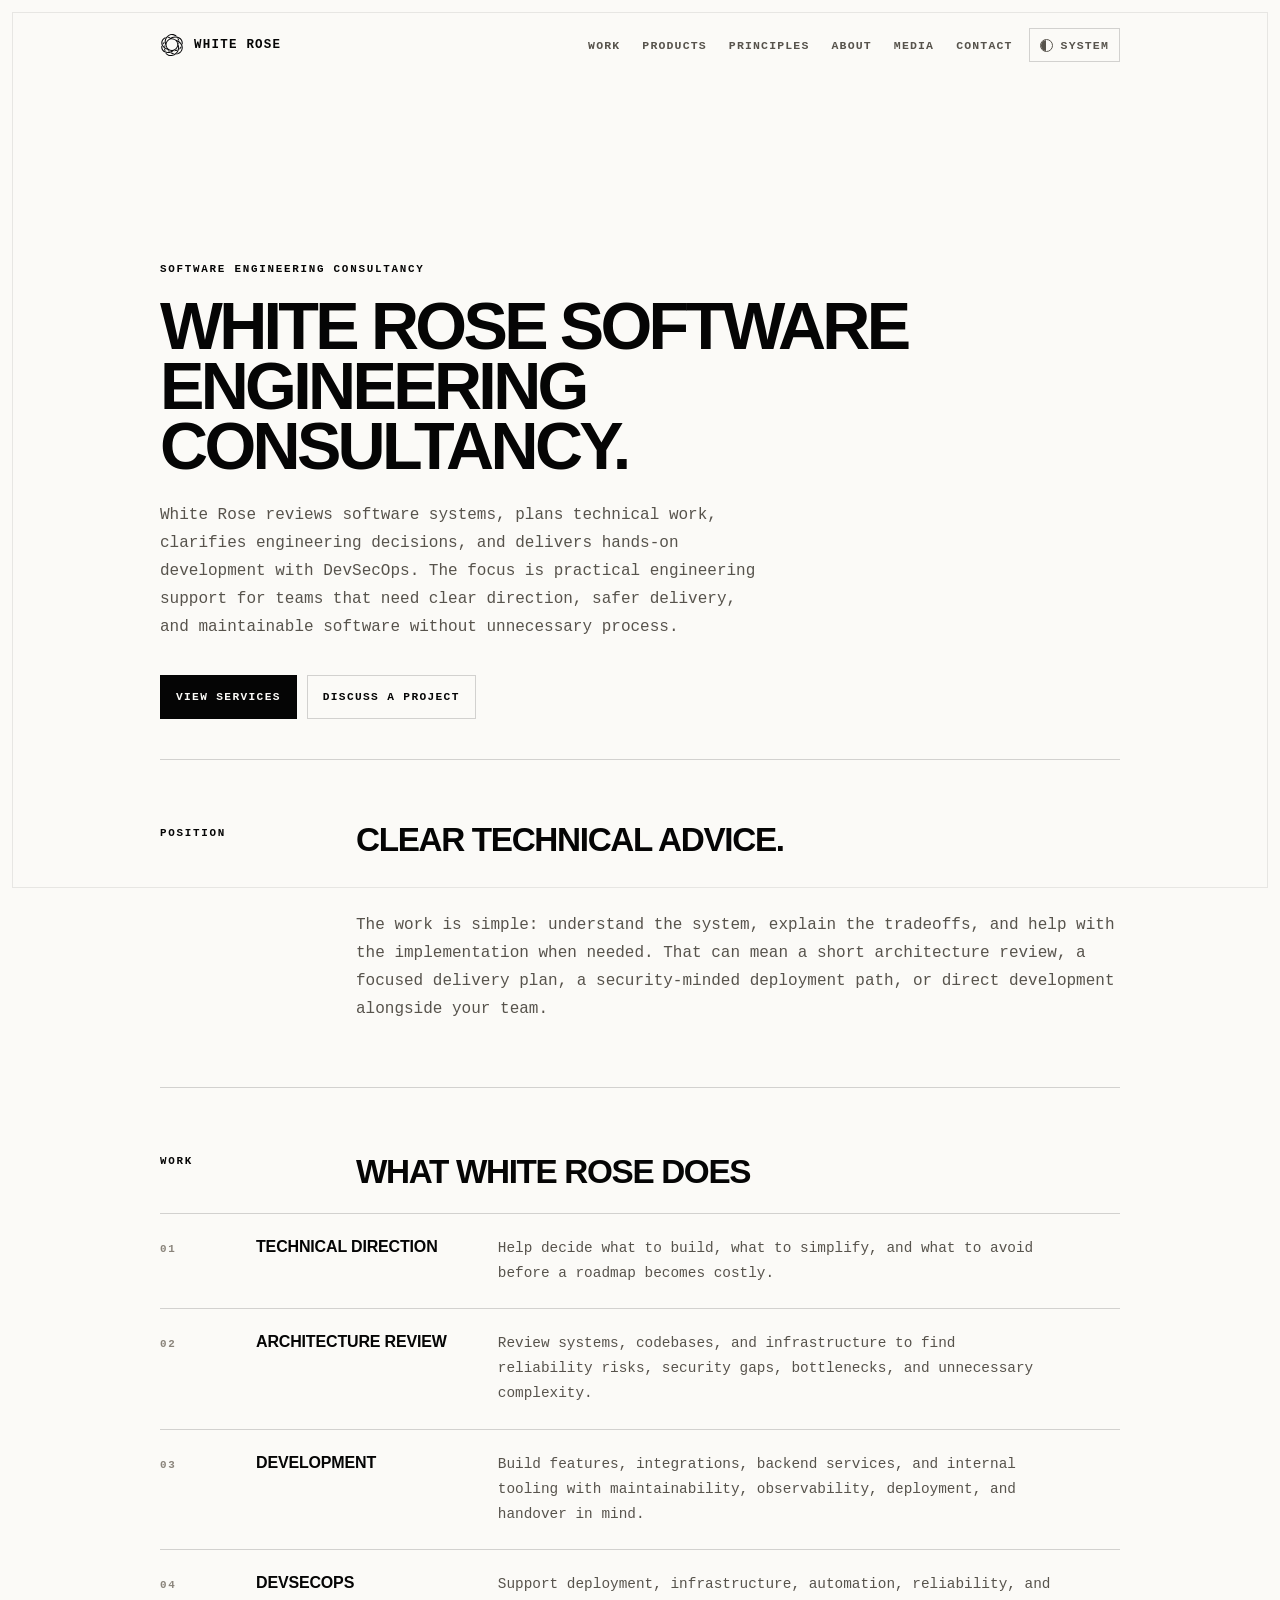
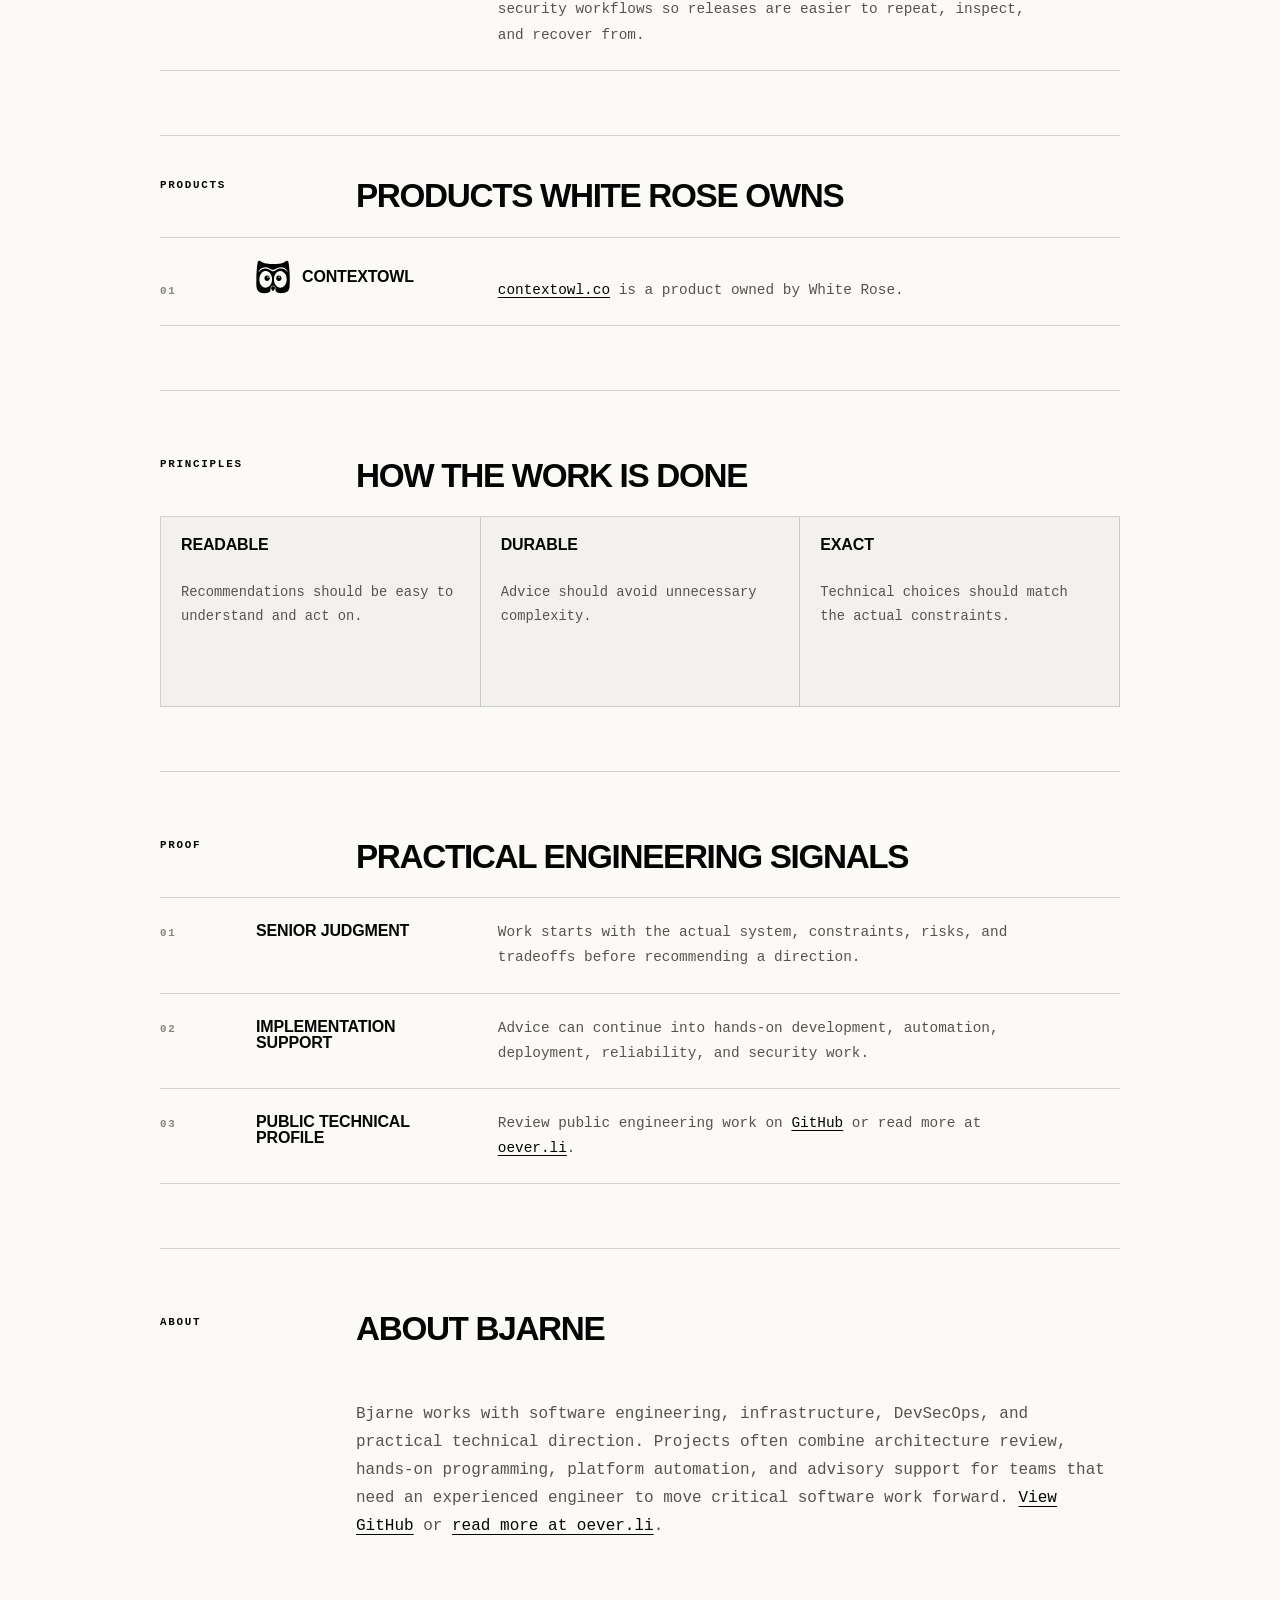
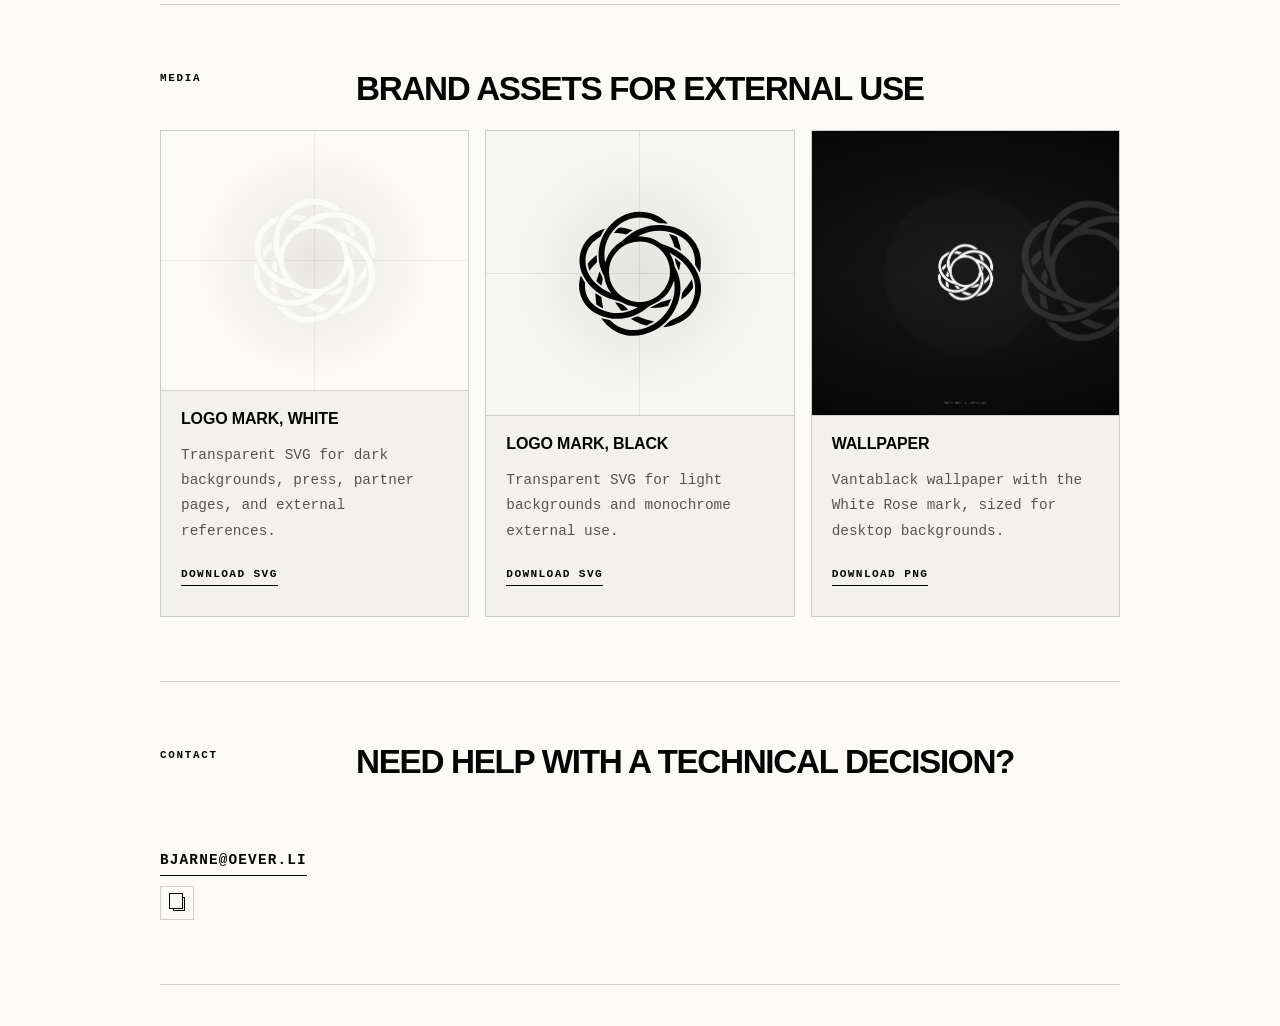
==== commit 6d325c00: "Refine ContextOwl product section" ====
--- a/site/index.html
+++ b/site/index.html
@@ -244,7 +244,10 @@
           <div class="service-list">
             <article class="service reveal">
               <span>01</span>
-              <h3>ContextOwl</h3>
+              <a class="product-name" href="https://contextowl.co">
+                <img class="product-logo" src="assets/contextowl-logo-light.svg" alt="">
+                <h3>ContextOwl</h3>
+              </a>
               <p><a class="text-link" href="https://contextowl.co">contextowl.co</a> is a product owned by White Rose.</p>
             </article>
           </div>
--- a/site/styles.css
+++ b/site/styles.css
@@ -435,6 +435,10 @@
   margin-bottom: 0;
 }
 
+.products {
+  padding-top: var(--space-12);
+}
+
 .section-head {
   align-items: end;
   margin-bottom: var(--space-8);
@@ -465,6 +469,20 @@
   max-width: 560px;
   margin-bottom: 0;
   font-size: var(--font-size-body);
+}
+
+.product-name {
+  display: flex;
+  align-items: center;
+  gap: var(--space-3);
+  width: fit-content;
+}
+
+.product-logo {
+  width: var(--space-11);
+  height: var(--space-11);
+  filter: var(--brand-mark-filter);
+  object-fit: contain;
 }
 
 .principle-grid {
@@ -939,6 +957,10 @@
     padding: var(--section-y-mobile) 0;
   }
 
+  .products {
+    padding-top: var(--space-6);
+  }
+
   .media-card {
     grid-template-rows: auto auto;
     min-height: 0;
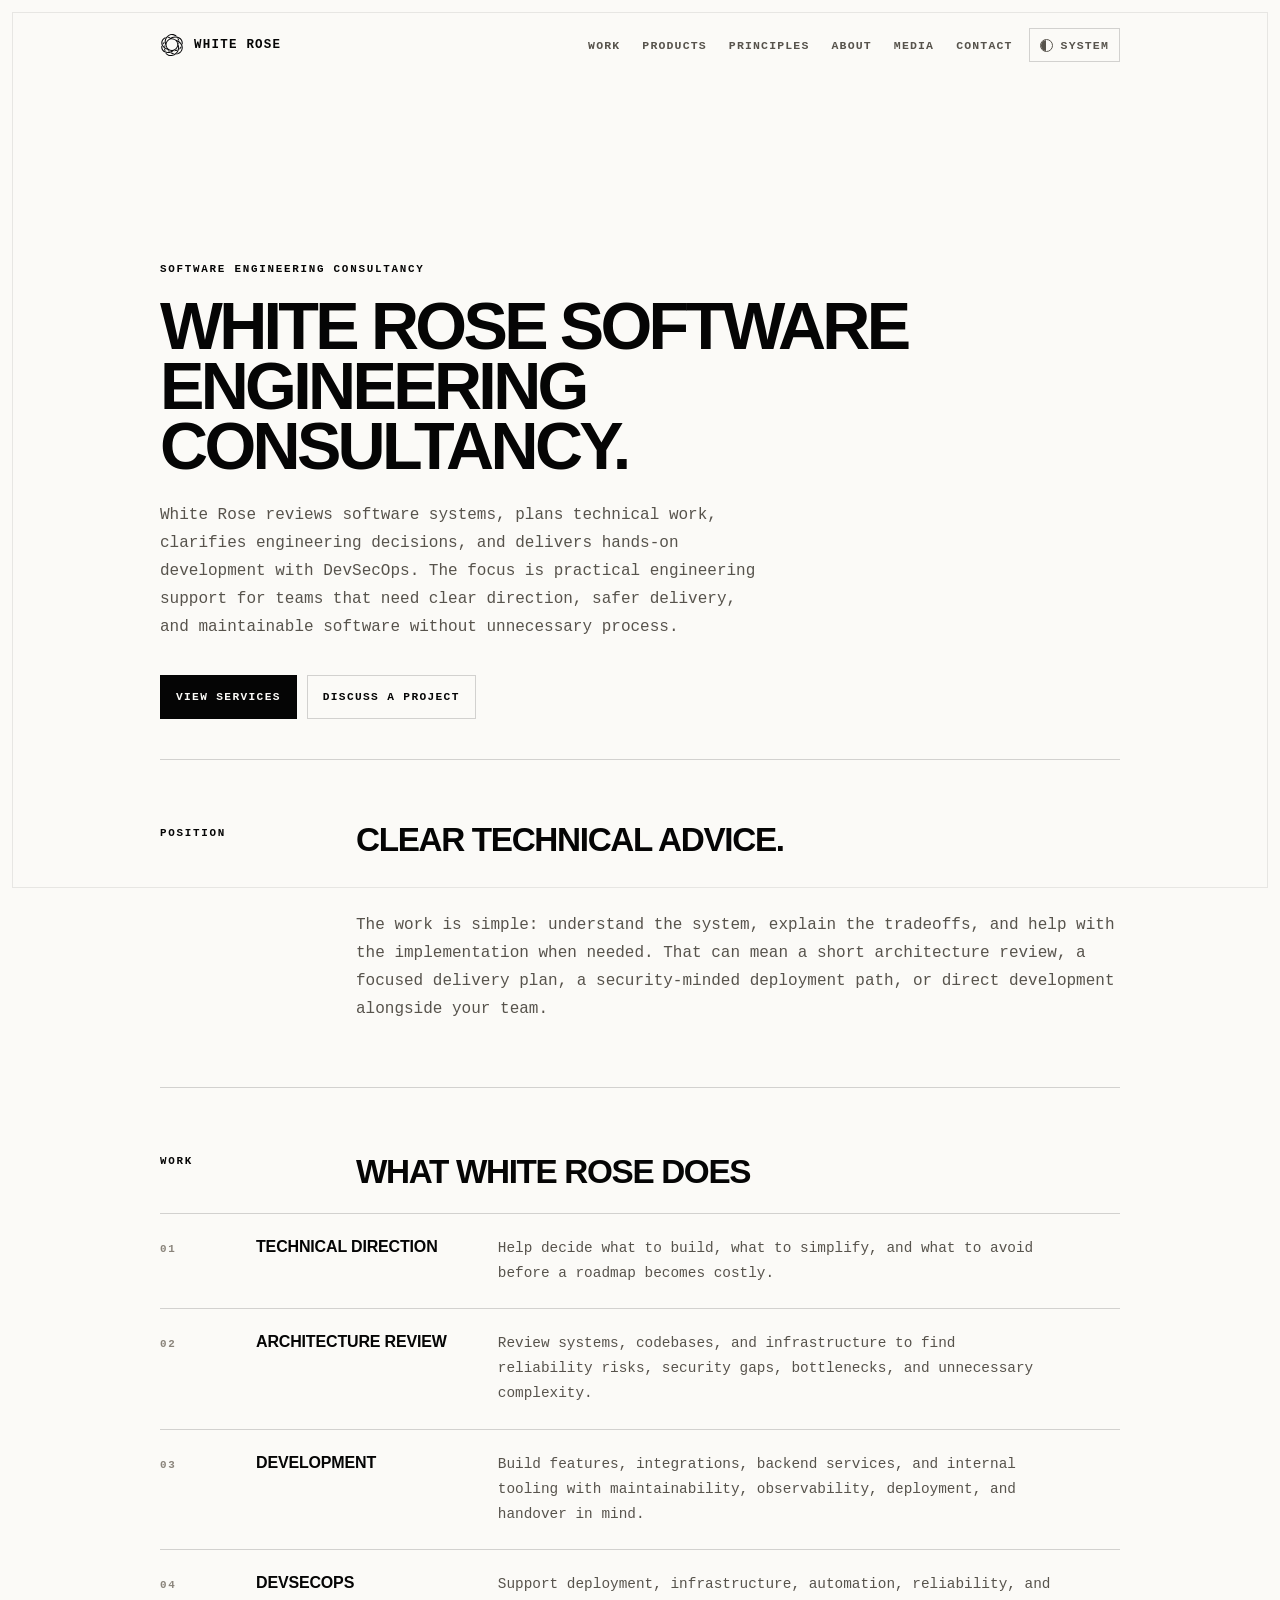
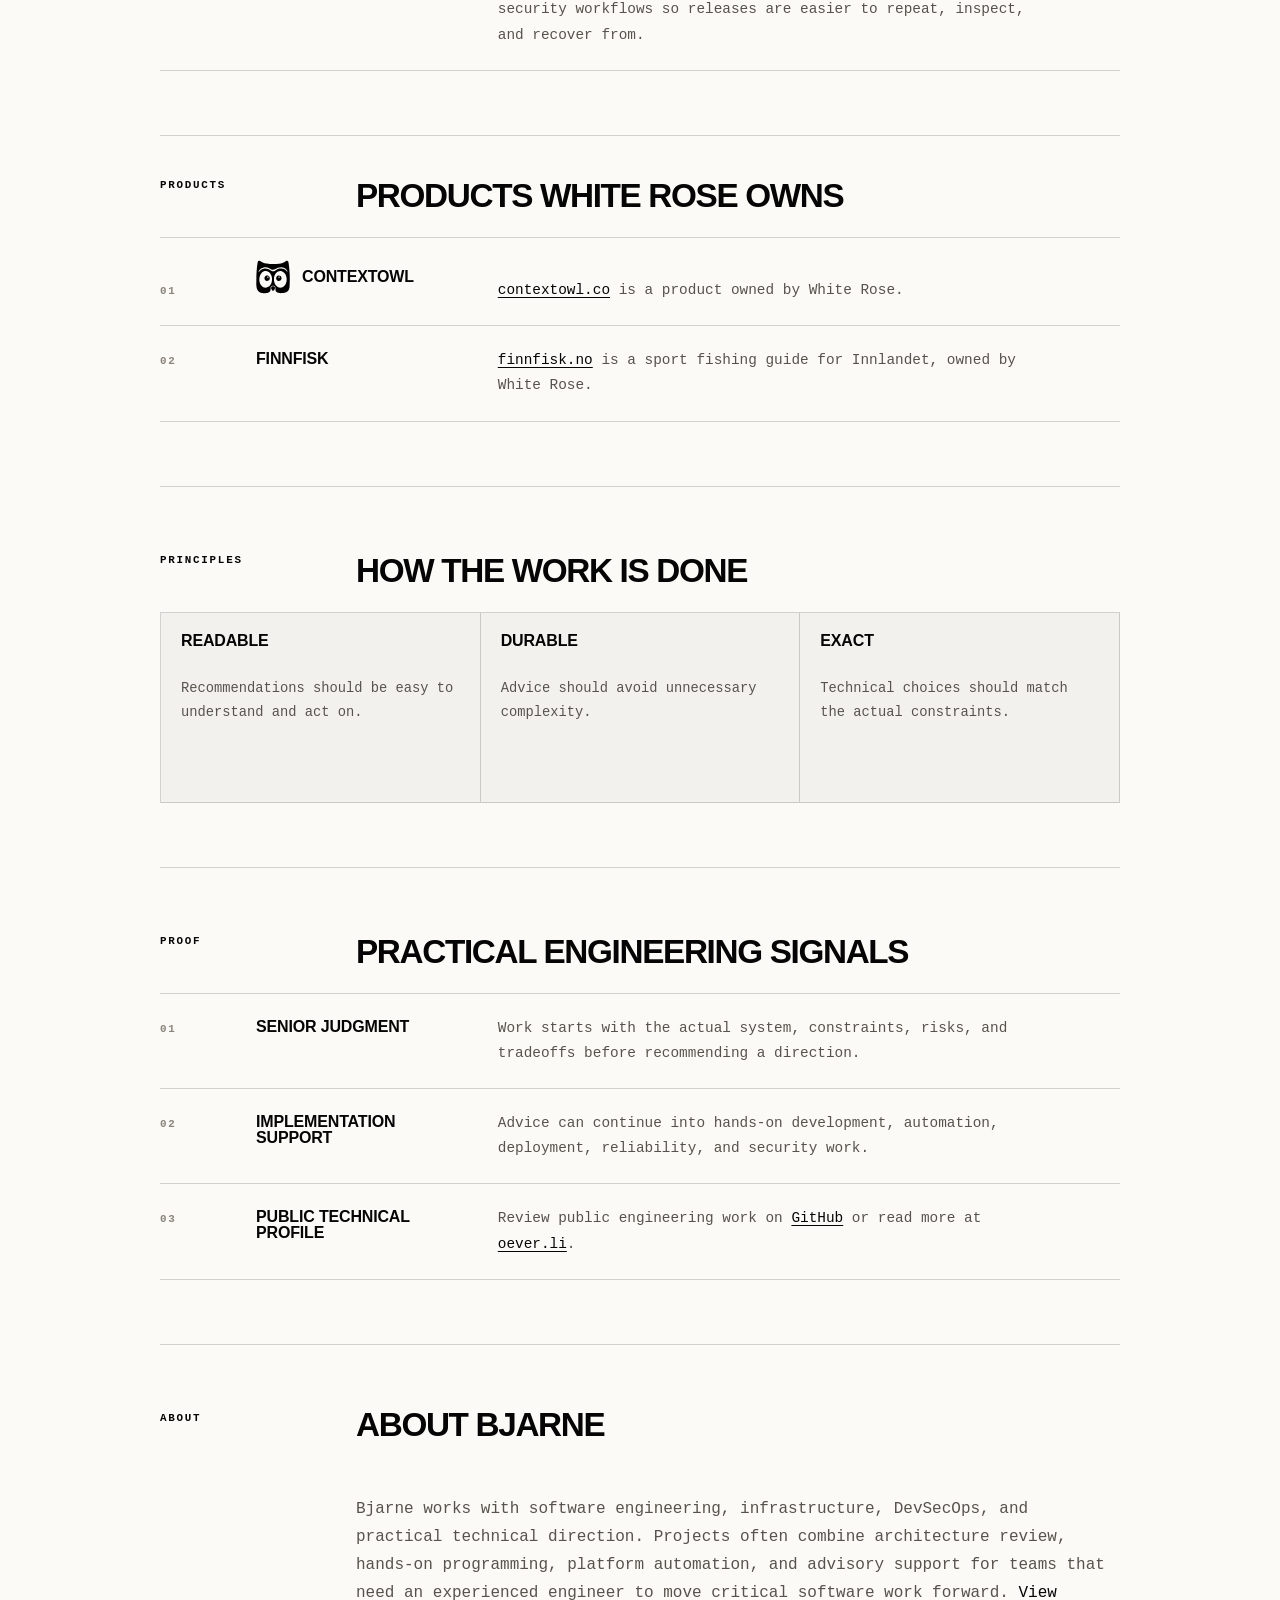
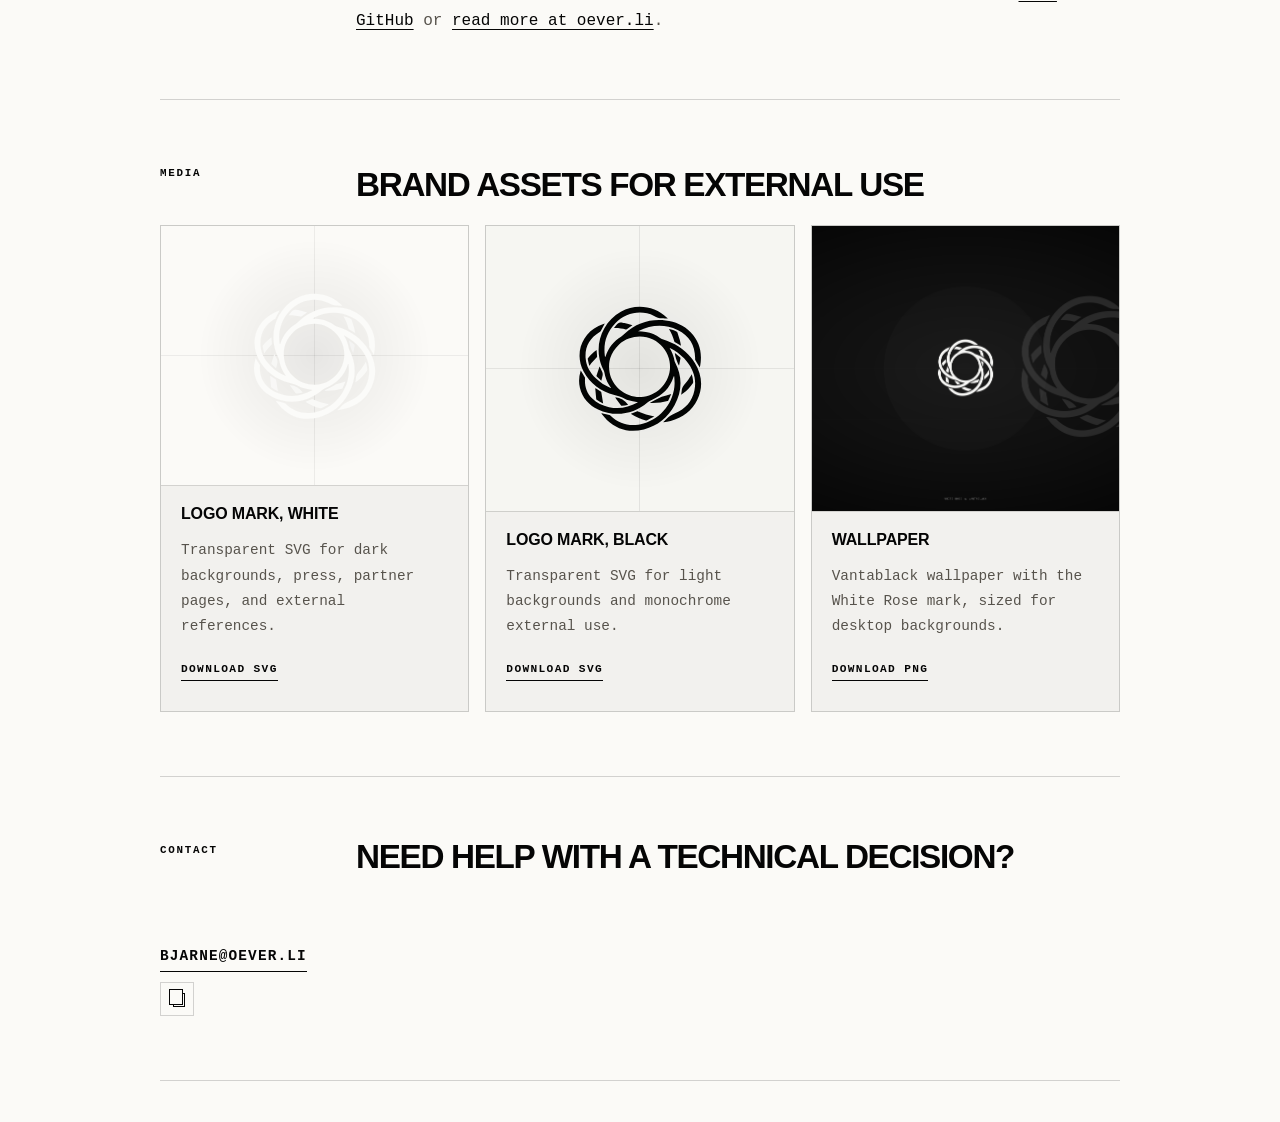
==== commit 2b3e8af0: "Add Finnfisk to products Co-Authored-By: Claude Opus 5 (1M context) <noreply@anthropic.com>" ====
--- a/site/index.html
+++ b/site/index.html
@@ -250,6 +250,14 @@
               </a>
               <p><a class="text-link" href="https://contextowl.co">contextowl.co</a> is a product owned by White Rose.</p>
             </article>
+
+            <article class="service reveal">
+              <span>02</span>
+              <a class="product-name" href="https://finnfisk.no">
+                <h3>Finnfisk</h3>
+              </a>
+              <p><a class="text-link" href="https://finnfisk.no">finnfisk.no</a> is a sport fishing guide for Innlandet, owned by White Rose.</p>
+            </article>
           </div>
         </section>
 
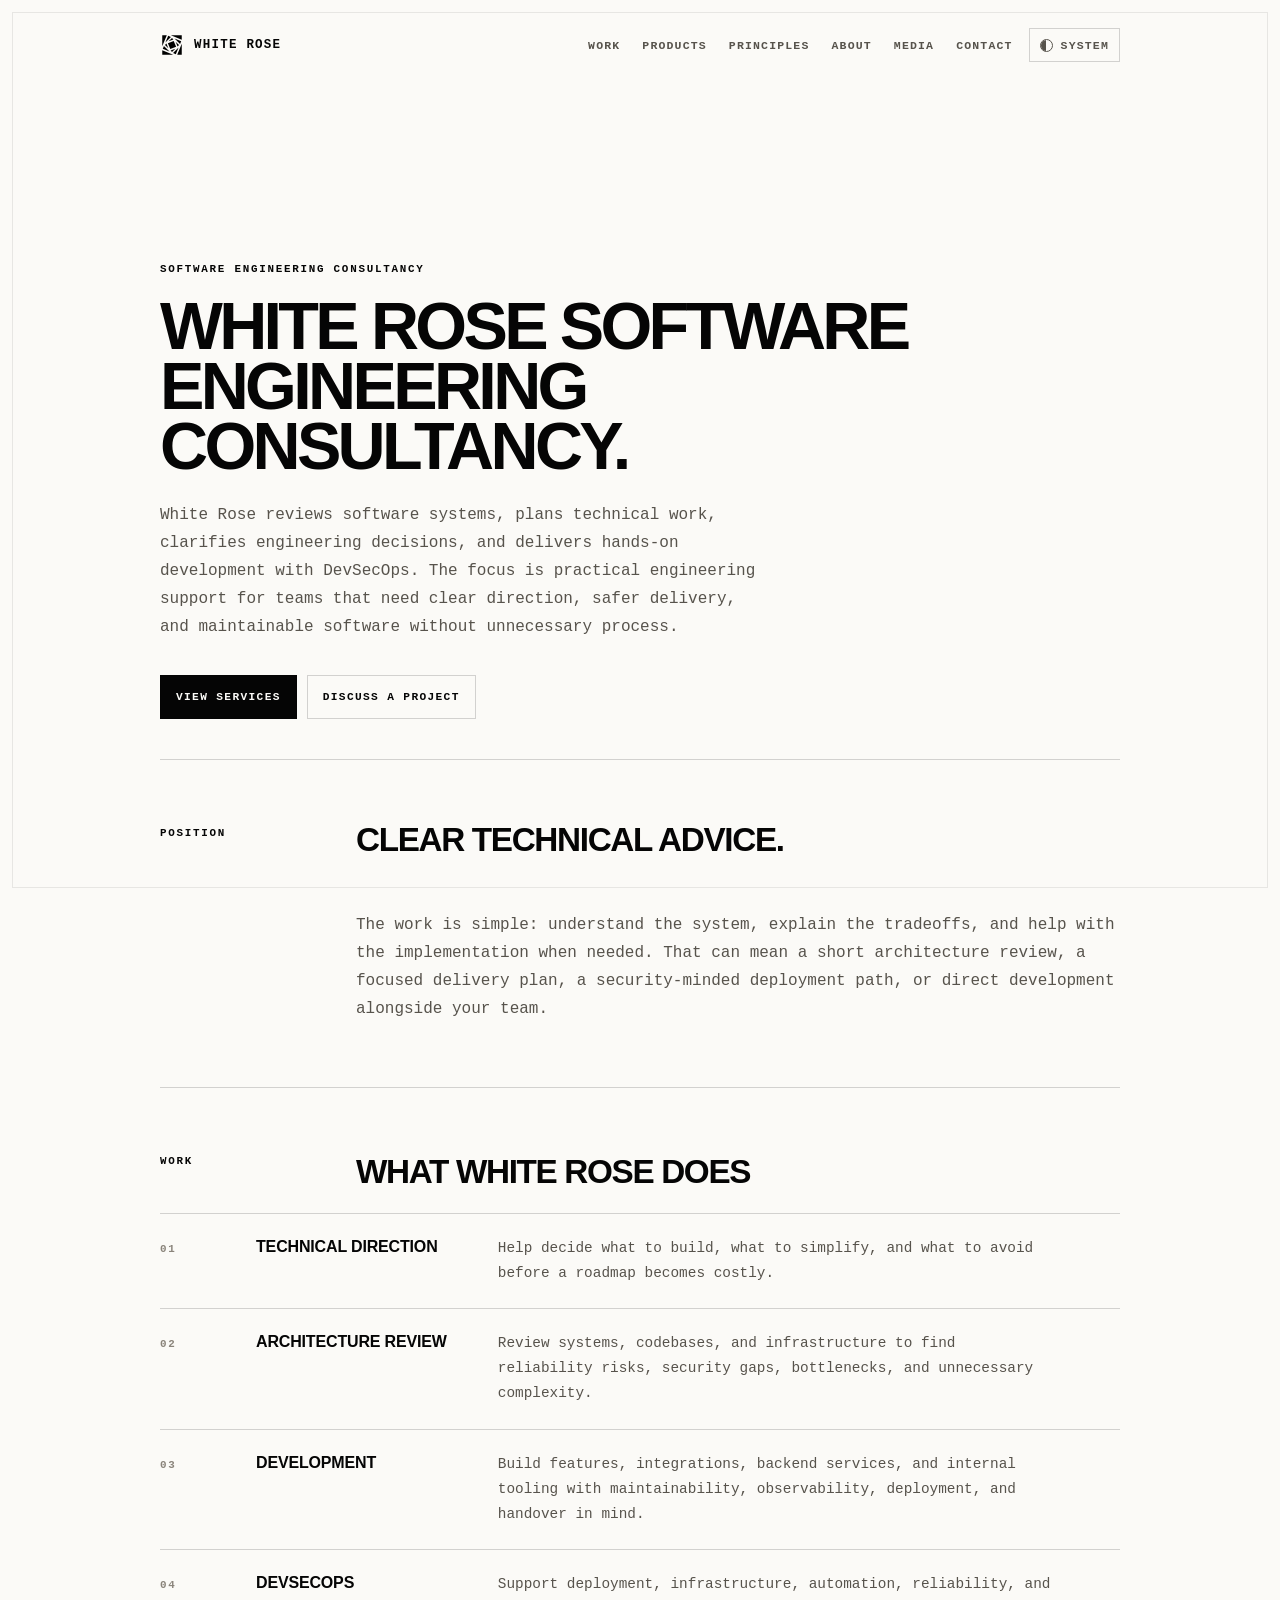
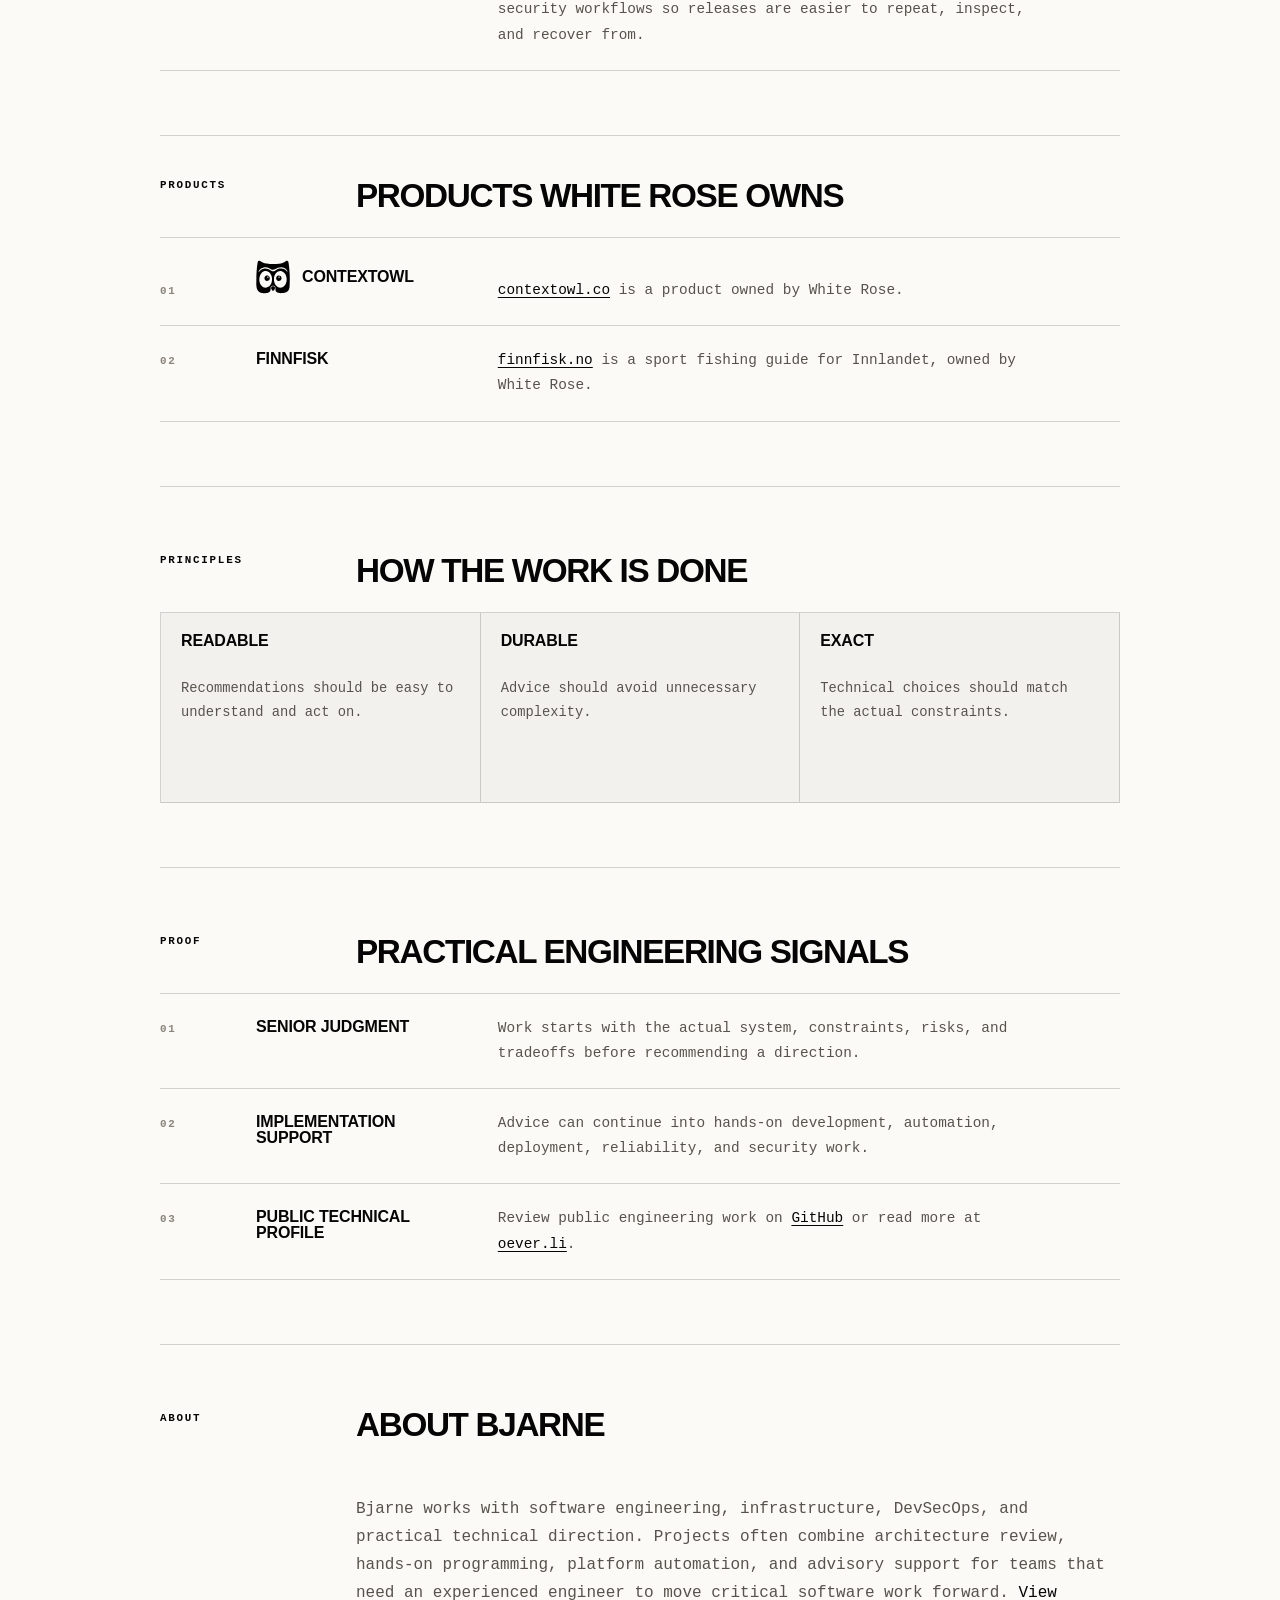
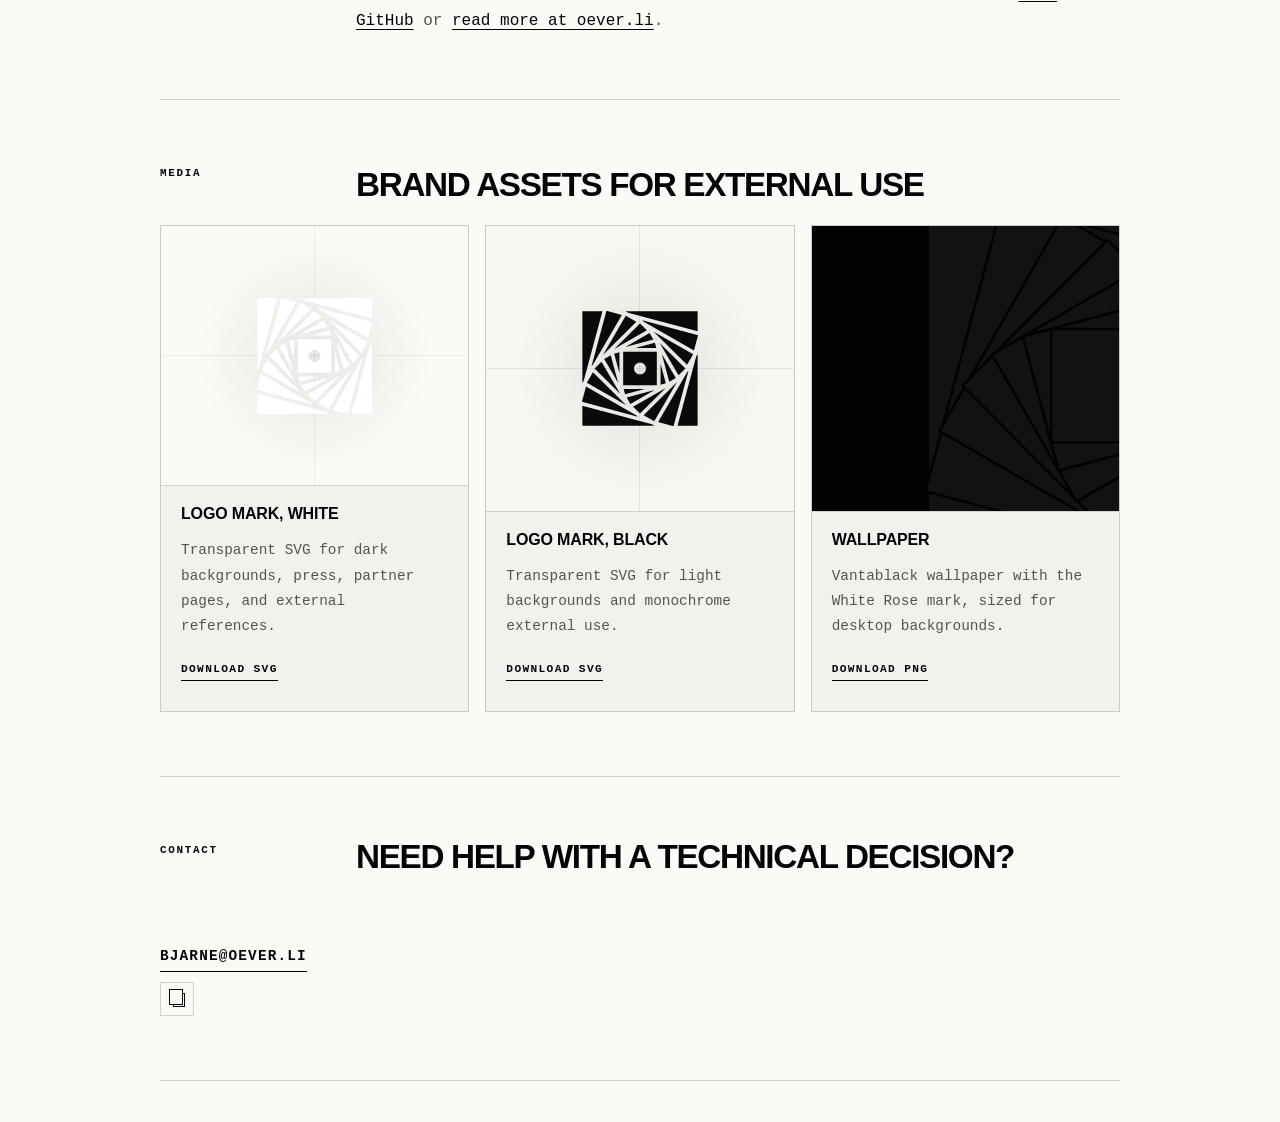
==== commit cb8710dd: "Replace White Rose logo Use the new square spiral mark in all site and brand assets. The header uses" ====
--- a/site/index.html
+++ b/site/index.html
@@ -146,7 +146,8 @@
     <meta name="twitter:image:alt" content="White Rose software engineering consultancy">
 
     <title>White Rose | Software Engineering Consultancy</title>
-    <link rel="icon" href="assets/favicon.ico" sizes="any">
+    <link rel="icon" href="assets/favicon.ico" sizes="32x32">
+    <link rel="icon" type="image/svg+xml" href="assets/favicon.svg">
     <link rel="icon" type="image/png" sizes="32x32" href="assets/favicon-32.png">
     <link rel="icon" type="image/png" sizes="16x16" href="assets/favicon-16.png">
     <link rel="apple-touch-icon" sizes="180x180" href="assets/apple-touch-icon.png">
@@ -156,7 +157,7 @@
   <body>
     <header class="site-header" data-header>
       <a class="brand" href="#top" aria-label="White Rose home">
-        <img class="brand-mark" src="assets/logo.svg" alt="White Rose logo">
+        <img class="brand-mark" src="assets/logo-small.svg" alt="White Rose logo">
         <span>White Rose</span>
       </a>
       <div class="header-actions">
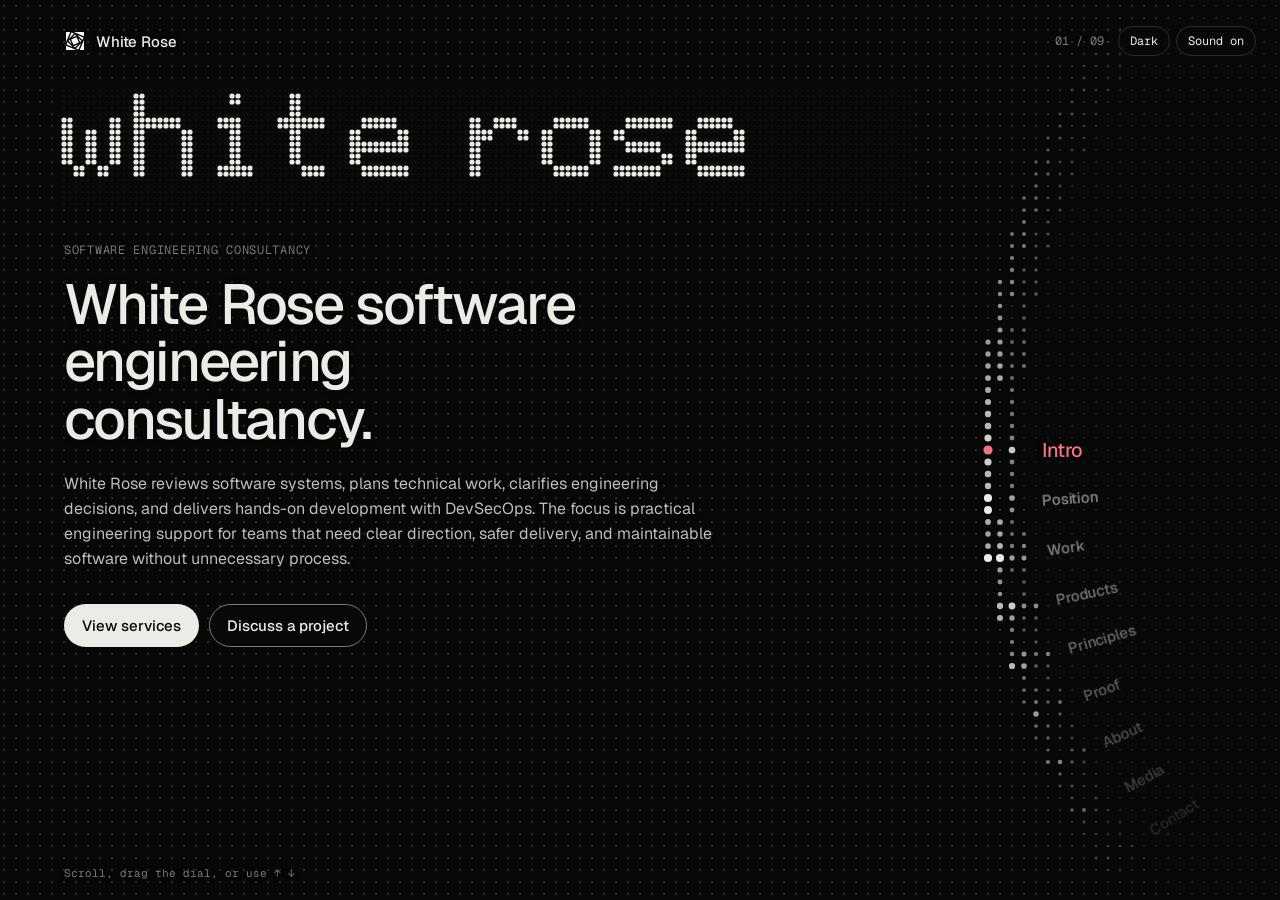
==== commit b5914e7a: "Redesign the site as a rotary dial The page shows one section at a time. A dial on the canvas select" ====
--- a/site/index.html
+++ b/site/index.html
@@ -17,15 +17,20 @@
       content="White Rose provides software engineering consultancy, hands-on development, DevSecOps, technical direction, and architecture review."
     >
     <script>
-      try {
-        const theme = localStorage.getItem("white-rose-theme");
-        if (theme === "light" || theme === "dark") {
-          document.documentElement.dataset.theme = theme;
-        }
-      } catch {}
+      (() => {
+        const root = document.documentElement;
+        let theme = "dark";
+        try {
+          const stored = localStorage.getItem("white-rose-theme");
+          if (stored === "light" || stored === "system") theme = stored;
+        } catch {}
+        if (theme === "system") theme = matchMedia("(prefers-color-scheme: dark)").matches ? "dark" : "light";
+        root.dataset.theme = theme;
+        root.dataset.section = location.hash.slice(1) || "intro";
+        root.classList.add("js");
+      })();
     </script>
-    <meta name="theme-color" content="#fbfaf7" media="(prefers-color-scheme: light)">
-    <meta name="theme-color" content="#000000" media="(prefers-color-scheme: dark)">
+    <meta name="theme-color" content="#080808">
     <meta name="application-name" content="White Rose">
     <meta name="apple-mobile-web-app-title" content="White Rose">
     <link rel="canonical" href="https://whiterose.no/">
@@ -151,225 +156,228 @@
     <link rel="icon" type="image/png" sizes="32x32" href="assets/favicon-32.png">
     <link rel="icon" type="image/png" sizes="16x16" href="assets/favicon-16.png">
     <link rel="apple-touch-icon" sizes="180x180" href="assets/apple-touch-icon.png">
+    <link rel="preconnect" href="https://fonts.googleapis.com">
+    <link rel="preconnect" href="https://fonts.gstatic.com" crossorigin>
+    <link rel="stylesheet" href="https://fonts.googleapis.com/css2?family=Geist:wght@400;500;600&family=Geist+Mono:wght@400;500&display=swap">
     <link rel="stylesheet" href="styles.css">
     <script src="script.js" defer></script>
   </head>
   <body>
-    <header class="site-header" data-header>
-      <a class="brand" href="#top" aria-label="White Rose home">
-        <img class="brand-mark" src="assets/logo-small.svg" alt="White Rose logo">
-        <span>White Rose</span>
-      </a>
-      <div class="header-actions">
-        <nav class="nav" id="primary-nav" aria-label="Primary navigation">
-          <a href="#work">Work</a>
-          <a href="#products">Products</a>
-          <a href="#principles">Principles</a>
-          <a href="#about">About</a>
-          <a href="#media">Media</a>
-          <a href="#contact">Contact</a>
-        </nav>
-        <button class="theme-toggle" type="button" data-theme-toggle>
-          <span class="theme-indicator" aria-hidden="true"></span>
-          <span data-theme-label>System</span>
-        </button>
-        <button class="menu-toggle" type="button" aria-controls="primary-nav" aria-expanded="false">
-          <span>Menu</span>
-          <span class="menu-icon" aria-hidden="true"></span>
-        </button>
-      </div>
-    </header>
-
-    <main class="page" id="top">
-      <div class="content">
-        <section class="hero reveal" aria-labelledby="hero-title">
-          <p class="kicker">Software engineering consultancy</p>
-          <h1 id="hero-title">White Rose software engineering consultancy.</h1>
-          <p class="lead">
-            White Rose reviews software systems, plans technical work, clarifies engineering decisions,
-            and delivers hands-on development with DevSecOps. The focus is practical engineering support
-            for teams that need clear direction, safer delivery, and maintainable software without unnecessary process.
-          </p>
-          <div class="hero-actions">
-            <a class="button primary" href="#work">View services</a>
-            <a class="button secondary" href="#contact">Discuss a project</a>
+    <div class="wr" data-root data-contact="closed">
+      <canvas class="wr-canvas" data-canvas aria-hidden="true"></canvas>
+      <div class="wr-zone" data-zone aria-hidden="true"></div>
+
+      <div class="wr-ui" data-ui>
+        <header class="wr-header">
+          <a class="wr-brand" href="#intro" aria-label="White Rose home">
+            <img src="assets/logo-small.svg" alt="" width="22" height="22">
+            <span>White Rose</span>
+          </a>
+          <div class="wr-tools" data-js-only>
+            <span class="wr-counter" data-counter aria-hidden="true">01 / 09</span>
+            <button class="wr-pill" type="button" data-theme-toggle>Dark</button>
+            <button class="wr-pill" type="button" data-sound-toggle aria-pressed="true">Sound on</button>
           </div>
-        </section>
-
-        <section class="statement reveal" aria-labelledby="statement-title">
-          <p class="section-label">Position</p>
-          <h2 id="statement-title">Clear technical advice.</h2>
-          <p>
-            The work is simple: understand the system, explain the tradeoffs,
-            and help with the implementation when needed. That can mean a short architecture review,
-            a focused delivery plan, a security-minded deployment path, or direct development alongside your team.
-          </p>
-        </section>
-
-        <section class="work" id="work" aria-labelledby="work-title">
-          <div class="section-head reveal">
-            <p class="section-label">Work</p>
+        </header>
+
+        <main class="wr-panel" data-panel>
+          <section class="wr-section wr-prose" id="intro" data-section data-word="white rose" aria-labelledby="intro-title">
+            <p class="wr-kicker">Software engineering consultancy</p>
+            <h1 id="intro-title">White Rose software engineering consultancy.</h1>
+            <p class="wr-lead">
+              White Rose reviews software systems, plans technical work, clarifies engineering decisions,
+              and delivers hands-on development with DevSecOps. The focus is practical engineering support
+              for teams that need clear direction, safer delivery, and maintainable software without unnecessary process.
+            </p>
+            <div class="wr-actions">
+              <a class="wr-btn wr-btn-primary" href="#work">View services</a>
+              <a class="wr-btn wr-btn-secondary" href="#contact" data-open-contact>Discuss a project</a>
+            </div>
+          </section>
+
+          <section class="wr-section wr-prose" id="position" data-section data-word="position" aria-labelledby="position-title">
+            <h2 id="position-title">Clear technical advice.</h2>
+            <p class="wr-lead">
+              The work is simple: understand the system, explain the tradeoffs, and help with the implementation
+              when needed. That can mean a short architecture review, a focused delivery plan, a security-minded
+              deployment path, or direct development alongside your team.
+            </p>
+          </section>
+
+          <section class="wr-section" id="work" data-section data-word="work" aria-labelledby="work-title">
             <h2 id="work-title">What White Rose does</h2>
-          </div>
-
-          <div class="service-list">
-            <article class="service reveal">
-              <span>01</span>
-              <h3>Technical direction</h3>
-              <p>Help decide what to build, what to simplify, and what to avoid before a roadmap becomes costly.</p>
-            </article>
-            <article class="service reveal">
-              <span>02</span>
-              <h3>Architecture review</h3>
-              <p>Review systems, codebases, and infrastructure to find reliability risks, security gaps, bottlenecks, and unnecessary complexity.</p>
-            </article>
-            <article class="service reveal">
-              <span>03</span>
-              <h3>Development</h3>
-              <p>Build features, integrations, backend services, and internal tooling with maintainability, observability, deployment, and handover in mind.</p>
-            </article>
-            <article class="service reveal">
-              <span>04</span>
-              <h3>DevSecOps</h3>
-              <p>Support deployment, infrastructure, automation, reliability, and security workflows so releases are easier to repeat, inspect, and recover from.</p>
-            </article>
-          </div>
-        </section>
-
-        <section class="products" id="products" aria-labelledby="products-title">
-          <div class="section-head reveal">
-            <p class="section-label">Products</p>
+            <div class="wr-grid">
+              <article class="wr-item">
+                <span class="wr-num">01</span>
+                <h3>Technical direction</h3>
+                <p>Help decide what to build, what to simplify, and what to avoid before a roadmap becomes costly.</p>
+              </article>
+              <article class="wr-item">
+                <span class="wr-num">02</span>
+                <h3>Architecture review</h3>
+                <p>Review systems, codebases, and infrastructure to find reliability risks, security gaps, bottlenecks, and unnecessary complexity.</p>
+              </article>
+              <article class="wr-item">
+                <span class="wr-num">03</span>
+                <h3>Development</h3>
+                <p>Build features, integrations, backend services, and internal tooling with maintainability, observability, deployment, and handover in mind.</p>
+              </article>
+              <article class="wr-item">
+                <span class="wr-num">04</span>
+                <h3>DevSecOps</h3>
+                <p>Support deployment, infrastructure, automation, reliability, and security workflows so releases are easier to repeat, inspect, and recover from.</p>
+              </article>
+            </div>
+          </section>
+
+          <section class="wr-section" id="products" data-section data-word="products" aria-labelledby="products-title">
             <h2 id="products-title">Products White Rose owns</h2>
-          </div>
-
-          <div class="service-list">
-            <article class="service reveal">
-              <span>01</span>
-              <a class="product-name" href="https://contextowl.co">
-                <img class="product-logo" src="assets/contextowl-logo-light.svg" alt="">
-                <h3>ContextOwl</h3>
-              </a>
-              <p><a class="text-link" href="https://contextowl.co">contextowl.co</a> is a product owned by White Rose.</p>
-            </article>
-
-            <article class="service reveal">
-              <span>02</span>
-              <a class="product-name" href="https://finnfisk.no">
-                <h3>Finnfisk</h3>
-              </a>
-              <p><a class="text-link" href="https://finnfisk.no">finnfisk.no</a> is a sport fishing guide for Innlandet, owned by White Rose.</p>
-            </article>
-          </div>
-        </section>
-
-        <section class="principles" id="principles" aria-labelledby="principles-title">
-          <div class="section-head reveal">
-            <p class="section-label">Principles</p>
+            <div class="wr-grid wr-grid-products">
+              <article class="wr-item">
+                <span class="wr-num">01</span>
+                <h3 class="wr-title-lg"><a href="https://contextowl.co" target="_blank" rel="noopener">ContextOwl ↗</a></h3>
+                <p><a href="https://contextowl.co" target="_blank" rel="noopener">contextowl.co</a> is a product owned by White Rose.</p>
+              </article>
+              <article class="wr-item">
+                <span class="wr-num">02</span>
+                <h3 class="wr-title-lg"><a href="https://finnfisk.no" target="_blank" rel="noopener">Finnfisk ↗</a></h3>
+                <p><a href="https://finnfisk.no" target="_blank" rel="noopener">finnfisk.no</a> is a sport fishing guide for Innlandet, owned by White Rose.</p>
+              </article>
+              <article class="wr-item">
+                <span class="wr-num">03</span>
+                <h3 class="wr-title-lg"><a href="https://cliamp.stream" target="_blank" rel="noopener">cliamp ↗</a></h3>
+                <p><a href="https://cliamp.stream" target="_blank" rel="noopener">cliamp.stream</a> is a terminal music player inspired by Winamp, owned by White Rose.</p>
+              </article>
+              <article class="wr-item">
+                <span class="wr-num">04</span>
+                <h3 class="wr-title-lg"><a href="https://bjarneo.github.io/flux/" target="_blank" rel="noopener">Flux ↗</a></h3>
+                <p><a href="https://bjarneo.github.io/flux/" target="_blank" rel="noopener">Flux</a> connects an Omarchy computer to a phone for files, clipboard, notifications, and media. It is owned by White Rose.</p>
+              </article>
+              <article class="wr-item">
+                <span class="wr-num">05</span>
+                <h3 class="wr-title-lg"><a href="https://github.com/bjarneo/detent" target="_blank" rel="noopener">Detent ↗</a></h3>
+                <p><a href="https://github.com/bjarneo/detent" target="_blank" rel="noopener">Detent</a> is an Android home screen that you turn, owned by White Rose. Apps sit on a dial at the edge of the screen.</p>
+              </article>
+            </div>
+          </section>
+
+          <section class="wr-section" id="principles" data-section data-word="principles" aria-labelledby="principles-title">
             <h2 id="principles-title">How the work is done</h2>
-          </div>
-
-          <div class="principle-grid">
-            <div class="principle reveal">
-              <h3>Readable</h3>
-              <p>Recommendations should be easy to understand and act on.</p>
-            </div>
-            <div class="principle reveal">
-              <h3>Durable</h3>
-              <p>Advice should avoid unnecessary complexity.</p>
-            </div>
-            <div class="principle reveal">
-              <h3>Exact</h3>
-              <p>Technical choices should match the actual constraints.</p>
-            </div>
-          </div>
-        </section>
-
-        <section class="signals" aria-labelledby="signals-title">
-          <div class="section-head reveal">
-            <p class="section-label">Proof</p>
-            <h2 id="signals-title">Practical engineering signals</h2>
-          </div>
-
-          <div class="service-list">
-            <article class="service reveal">
-              <span>01</span>
-              <h3>Senior judgment</h3>
-              <p>Work starts with the actual system, constraints, risks, and tradeoffs before recommending a direction.</p>
-            </article>
-            <article class="service reveal">
-              <span>02</span>
-              <h3>Implementation support</h3>
-              <p>Advice can continue into hands-on development, automation, deployment, reliability, and security work.</p>
-            </article>
-            <article class="service reveal">
-              <span>03</span>
-              <h3>Public technical profile</h3>
-              <p>Review public engineering work on <a class="text-link" href="https://github.com/bjarneo">GitHub</a> or read more at <a class="text-link" href="https://oever.li">oever.li</a>.</p>
-            </article>
-          </div>
-        </section>
-
-        <section class="statement reveal" id="about" aria-labelledby="about-title">
-          <p class="section-label">About</p>
-          <h2 id="about-title">About Bjarne</h2>
-          <p>
-            Bjarne works with software engineering, infrastructure, DevSecOps, and practical technical direction.
-            Projects often combine architecture review, hands-on programming, platform automation, and advisory support
-            for teams that need an experienced engineer to move critical software work forward. <a class="text-link" href="https://github.com/bjarneo">View GitHub</a> or <a class="text-link" href="https://oever.li">read more at oever.li</a>.
-          </p>
-        </section>
-
-        <section class="media" id="media" aria-labelledby="media-title">
-          <div class="section-head reveal">
-            <p class="section-label">Media</p>
+            <div class="wr-grid wr-grid-principles">
+              <article class="wr-item">
+                <h3 class="wr-title-lg">Readable</h3>
+                <p>Recommendations should be easy to understand and act on.</p>
+              </article>
+              <article class="wr-item">
+                <h3 class="wr-title-lg">Durable</h3>
+                <p>Advice should avoid unnecessary complexity.</p>
+              </article>
+              <article class="wr-item">
+                <h3 class="wr-title-lg">Exact</h3>
+                <p>Technical choices should match the actual constraints.</p>
+              </article>
+            </div>
+          </section>
+
+          <section class="wr-section" id="proof" data-section data-word="proof" aria-labelledby="proof-title">
+            <h2 id="proof-title">Practical engineering signals</h2>
+            <div class="wr-grid">
+              <article class="wr-item">
+                <span class="wr-num">01</span>
+                <h3>Senior judgment</h3>
+                <p>Work starts with the actual system, constraints, risks, and tradeoffs before recommending a direction.</p>
+              </article>
+              <article class="wr-item">
+                <span class="wr-num">02</span>
+                <h3>Implementation support</h3>
+                <p>Advice can continue into hands-on development, automation, deployment, reliability, and security work.</p>
+              </article>
+              <article class="wr-item">
+                <span class="wr-num">03</span>
+                <h3>Public technical profile</h3>
+                <p>Review public engineering work on <a href="https://github.com/bjarneo" target="_blank" rel="noopener">GitHub</a> or read more at <a href="https://oever.li" target="_blank" rel="noopener">oever.li</a>.</p>
+              </article>
+            </div>
+          </section>
+
+          <section class="wr-section wr-prose" id="about" data-section data-word="about" aria-labelledby="about-title">
+            <h2 id="about-title">About Bjarne</h2>
+            <p class="wr-lead">
+              Bjarne works with software engineering, infrastructure, DevSecOps, and practical technical direction.
+              Projects often combine architecture review, hands-on programming, platform automation, and advisory support
+              for teams that need an experienced engineer to move critical software work forward.
+              <a class="wr-strong-link" href="https://github.com/bjarneo" target="_blank" rel="noopener">View GitHub</a>
+              or <a class="wr-strong-link" href="https://oever.li" target="_blank" rel="noopener">read more at oever.li</a>.
+            </p>
+          </section>
+
+          <section class="wr-section" id="media" data-section data-word="media" aria-labelledby="media-title">
             <h2 id="media-title">Brand assets for external use</h2>
-          </div>
-
-          <div class="media-grid">
-            <article class="media-card reveal">
-              <div class="media-preview logo-preview">
-                <img src="assets/logo.svg" alt="White Rose logo mark">
-              </div>
-              <div class="media-copy">
+            <div class="wr-grid wr-grid-media">
+              <article class="wr-media">
+                <div class="wr-preview">
+                  <img src="assets/logo.svg" alt="White Rose logo mark" loading="lazy">
+                </div>
                 <h3>Logo mark, white</h3>
                 <p>Transparent SVG for dark backgrounds, press, partner pages, and external references.</p>
-                <a class="media-link" href="assets/logo.svg" download>Download SVG</a>
-              </div>
-            </article>
-            <article class="media-card reveal">
-              <div class="media-preview logo-preview logo-preview-light">
-                <img src="assets/logo-black.svg" alt="White Rose black logo mark">
-              </div>
-              <div class="media-copy">
+                <a class="wr-download" href="assets/logo.svg" download>Download SVG</a>
+              </article>
+              <article class="wr-media">
+                <div class="wr-preview wr-preview-light">
+                  <img src="assets/logo-black.svg" alt="White Rose black logo mark" loading="lazy">
+                </div>
                 <h3>Logo mark, black</h3>
                 <p>Transparent SVG for light backgrounds and monochrome external use.</p>
-                <a class="media-link" href="assets/logo-black.svg" download>Download SVG</a>
-              </div>
-            </article>
-            <article class="media-card reveal">
-              <div class="media-preview wallpaper-preview">
-                <img src="assets/white-rose-wallpaper.png" alt="White Rose dark wallpaper preview">
-              </div>
-              <div class="media-copy">
+                <a class="wr-download" href="assets/logo-black.svg" download>Download SVG</a>
+              </article>
+              <article class="wr-media">
+                <div class="wr-preview">
+                  <img class="wr-cover" src="assets/white-rose-wallpaper.png" alt="White Rose dark wallpaper preview" loading="lazy">
+                </div>
                 <h3>Wallpaper</h3>
                 <p>Vantablack wallpaper with the White Rose mark, sized for desktop backgrounds.</p>
-                <a class="media-link" href="assets/white-rose-wallpaper.png" download>Download PNG</a>
-              </div>
-            </article>
-          </div>
-        </section>
-
-        <section class="contact reveal" id="contact" aria-labelledby="contact-title">
-          <p class="section-label">Contact</p>
-          <h2 id="contact-title">Need help with a technical decision?</h2>
-          <div class="contact-actions">
-            <a class="contact-link" href="mailto:bjarne@oever.li">bjarne@oever.li</a>
-            <button class="copy-button" type="button" data-copy="bjarne@oever.li" aria-label="Copy email address">
-              <span class="copy-icon" aria-hidden="true"></span>
-            </button>
-          </div>
-        </section>
+                <a class="wr-download" href="assets/white-rose-wallpaper.png" download>Download PNG</a>
+              </article>
+            </div>
+          </section>
+
+          <section class="wr-section wr-prose" id="contact" data-section data-word="contact" aria-labelledby="contact-title">
+            <h2 id="contact-title">Need help with a technical decision?</h2>
+            <a class="wr-email" href="mailto:bjarne@oever.li">bjarne@oever.li</a>
+            <div class="wr-actions">
+              <a class="wr-btn wr-btn-primary" href="mailto:bjarne@oever.li">Write email</a>
+              <button class="wr-btn wr-btn-secondary" type="button" data-copy="bjarne@oever.li" data-js-only>Copy email</button>
+            </div>
+          </section>
+        </main>
+
+        <div class="wr-hint" data-js-only>
+          <span>Scroll, drag the dial, or use ↑ ↓</span>
+        </div>
+
+        <nav class="wr-labels" data-labels aria-label="Sections" data-js-only>
+          <button type="button" data-i="0">Intro</button>
+          <button type="button" data-i="1">Position</button>
+          <button type="button" data-i="2">Work</button>
+          <button type="button" data-i="3">Products</button>
+          <button type="button" data-i="4">Principles</button>
+          <button type="button" data-i="5">Proof</button>
+          <button type="button" data-i="6">About</button>
+          <button type="button" data-i="7">Media</button>
+          <button type="button" data-i="8">Contact</button>
+        </nav>
       </div>
-    </main>
+
+      <div class="wr-sheet" data-sheet role="dialog" aria-modal="true" aria-labelledby="sheet-title" hidden>
+        <button class="wr-sheet-close" type="button" data-close>Close<span class="wr-key"> · Esc</span></button>
+        <p class="wr-sheet-kicker">Contact</p>
+        <h2 id="sheet-title">Need help with a technical decision?</h2>
+        <a class="wr-sheet-email" href="mailto:bjarne@oever.li">bjarne@oever.li</a>
+        <div class="wr-actions">
+          <a class="wr-btn wr-btn-primary" href="mailto:bjarne@oever.li">Write email</a>
+          <button class="wr-btn wr-btn-secondary" type="button" data-copy="bjarne@oever.li">Copy email</button>
+        </div>
+      </div>
+    </div>
   </body>
 </html>
--- a/site/styles.css
+++ b/site/styles.css
@@ -1,1007 +1,674 @@
 :root {
   color-scheme: dark;
 
-  /* Color tokens */
-  --color-bg: #000000;
-  --color-text: #ffffff;
-  --color-muted: #9a9a9a;
-  --color-faint: #5f5f5f;
-  --color-line: rgba(255, 255, 255, 0.18);
-  --color-line-strong: rgba(255, 255, 255, 0.52);
-  --color-surface: rgba(255, 255, 255, 0.045);
-  --color-header: rgba(0, 0, 0, 0.85);
-  --color-page-frame: rgba(255, 255, 255, 0.07);
-  --color-header-sheen: rgba(255, 255, 255, 0.035);
-  --color-header-sheen-end: rgba(255, 255, 255, 0.012);
-  --color-header-shadow: rgba(0, 0, 0, 0.16);
-  --color-preview-bg: #050505;
-  --color-preview-glow: rgba(255, 255, 255, 0.08);
-  --color-preview-line: rgba(255, 255, 255, 0.04);
-  --brand-mark-filter: none;
+  /* Color tokens. script.js reads --fg, --accent, --surface and --bg for the canvas. */
+  --bg: #080808;
+  --fg: #edebe6;
+  --accent: #f07383;
+  --surface: #e2e0db;
+  --muted: #7b7a77;
+  --soft: #bfbeba;
+  --line: #2d2c2c;
+  --dotline: #585756;
+  --halo: 0 0 6px var(--bg), 0 0 3px var(--bg), 0 0 1px var(--bg);
 
   /* Typography tokens */
-  --font-display: "Druk Wide", "Compacta", "DIN Condensed", "Bahnschrift Condensed", Impact, "Arial Narrow", sans-serif;
-  --font-body: "Berkeley Mono", "IBM Plex Mono", "SFMono-Regular", Consolas, monospace;
-  --font-size-label: 0.68rem;
-  --font-size-nav: 0.72rem;
-  --font-size-nav-mobile: 0.68rem;
-  --font-size-nav-tiny: 0.62rem;
-  --font-size-brand: 0.78rem;
-  --font-size-brand-mobile: 0.95rem;
-  --font-size-brand-tiny: 0.86rem;
-  --font-size-button: 0.7rem;
-  --font-size-small: 0.8rem;
-  --font-size-body: 0.9rem;
-  --font-size-principle: 0.86rem;
-  --font-size-lead: 1rem;
-  --font-size-h3: 1rem;
-  --font-size-h2: clamp(1.55rem, 2.6vw, 2.7rem);
-  --font-size-h1: clamp(2.7rem, 5.2vw, 5.15rem);
-  --line-height-tight: 0.9;
-  --line-height-heading: 0.98;
-  --line-height-body: 1.75;
-  --tracking-label: 0.16em;
-  --tracking-nav: 0.1em;
-  --tracking-heading-lg: -0.055em;
-  --tracking-heading-md: -0.04em;
-  --tracking-heading-sm: -0.01em;
-
-  /* Layout tokens */
-  --container: min(960px, calc(100% - 48px));
-  --container-mobile: min(100% - 28px, 960px);
-  --section-gap: 36px;
-  --label-column: 160px;
-  --section-y: 64px;
-  --section-y-mobile: 62px;
-  --page-top: 112px;
-  --header-top: 16px;
-
-  /* Spacing tokens */
-  --space-1: 8px;
-  --space-2: 10px;
-  --space-3: 12px;
-  --space-4: 16px;
-  --space-5: 18px;
-  --space-6: 20px;
-  --space-7: 22px;
-  --space-8: 24px;
-  --space-9: 26px;
-  --space-10: 28px;
-  --space-11: 34px;
-  --space-12: 40px;
-  --space-13: 48px;
-  --space-14: 54px;
-  --space-15: 56px;
-  --space-16: 70px;
-  --space-17: 76px;
-
-  /* Component tokens */
-  --button-height: 44px;
-  --button-x: 15px;
-  --icon-button-size: 34px;
-  --mark-sm: 24px;
-  --mark-lg: 76px;
-  --border: 1px solid var(--color-line);
-  --border-strong: 1px solid var(--color-line-strong);
-  --motion-fast: 160ms ease;
-  --motion-reveal: 520ms ease;
-}
-
-@media (prefers-color-scheme: light) {
-  :root:not([data-theme]) {
-    color-scheme: light;
-    --color-bg: #fbfaf7;
-    --color-text: #050505;
-    --color-muted: #57534c;
-    --color-faint: #8a847b;
-    --color-line: rgba(0, 0, 0, 0.16);
-    --color-line-strong: rgba(0, 0, 0, 0.5);
-    --color-surface: rgba(0, 0, 0, 0.035);
-    --color-header: rgba(251, 250, 247, 0.86);
-    --color-page-frame: rgba(0, 0, 0, 0.08);
-    --color-header-sheen: rgba(0, 0, 0, 0.035);
-    --color-header-sheen-end: rgba(0, 0, 0, 0.01);
-    --color-header-shadow: rgba(0, 0, 0, 0.1);
-    --color-preview-bg: #fbfaf7;
-    --color-preview-glow: rgba(0, 0, 0, 0.08);
-    --color-preview-line: rgba(0, 0, 0, 0.06);
-    --brand-mark-filter: invert(1);
-  }
+  --font-sans: "Geist", ui-sans-serif, system-ui, sans-serif;
+  --font-mono: "Geist Mono", ui-monospace, "SFMono-Regular", monospace;
+  --ease-out: cubic-bezier(0.2, 0.7, 0.2, 1);
+
+  /* Layout tokens. script.js sets these on [data-root] from the viewport size. */
+  --rx: 64px;
+  --ht: 26px;
+  --hr: 24px;
+  --pt: 220px;
+  --pr: 360px;
+  --pb: 52px;
+  --dz-l: 75%;
+  --dz-t: 0px;
+  --hint-d: flex;
+  --cnt-d: inline;
 }
 
 :root[data-theme="light"] {
   color-scheme: light;
-  --color-bg: #fbfaf7;
-  --color-text: #050505;
-  --color-muted: #57534c;
-  --color-faint: #8a847b;
-  --color-line: rgba(0, 0, 0, 0.16);
-  --color-line-strong: rgba(0, 0, 0, 0.5);
-  --color-surface: rgba(0, 0, 0, 0.035);
-  --color-header: rgba(251, 250, 247, 0.86);
-  --color-page-frame: rgba(0, 0, 0, 0.08);
-  --color-header-sheen: rgba(0, 0, 0, 0.035);
-  --color-header-sheen-end: rgba(0, 0, 0, 0.01);
-  --color-header-shadow: rgba(0, 0, 0, 0.1);
-  --color-preview-bg: #fbfaf7;
-  --color-preview-glow: rgba(0, 0, 0, 0.08);
-  --color-preview-line: rgba(0, 0, 0, 0.06);
-  --brand-mark-filter: invert(1);
-}
-
-:root[data-theme="dark"] {
-  color-scheme: dark;
+  --bg: #eeece6;
+  --fg: #131312;
+  --accent: #c8364c;
+  --surface: #1e1e1d;
+  --muted: #81807c;
+  --soft: #3f3e3c;
+  --line: #cbc9c4;
+  --dotline: #a1a09c;
+}
+
+@media (max-width: 759px) {
+  :root {
+    --rx: 20px;
+    --ht: 18px;
+    --hr: 20px;
+    --pt: 76px;
+    --pr: 20px;
+    --pb: 24px;
+    --hint-d: none;
+    --cnt-d: none;
+  }
+}
+
+@keyframes wr-in {
+  from {
+    opacity: 0;
+    transform: translateY(10px);
+  }
+
+  to {
+    opacity: 1;
+    transform: none;
+  }
+}
+
+@keyframes wr-fade {
+  from {
+    opacity: 0;
+  }
+
+  to {
+    opacity: 1;
+  }
 }
 
 * {
   box-sizing: border-box;
 }
 
-html {
-  scroll-behavior: smooth;
-}
-
+html,
 body {
-  min-height: 100vh;
+  height: 100%;
   margin: 0;
-  color: var(--color-text);
-  background: var(--color-bg);
-  font-family: var(--font-body);
-  overflow-x: hidden;
-}
-
-body::before {
-  position: fixed;
-  inset: var(--space-3);
-  z-index: -1;
-  content: "";
-  border: 1px solid var(--color-page-frame);
-  pointer-events: none;
+  overflow: hidden;
+  overscroll-behavior: none;
+  background: var(--bg);
+  -webkit-font-smoothing: antialiased;
+  -webkit-text-size-adjust: 100%;
+  text-size-adjust: 100%;
+}
+
+body {
+  color: var(--fg);
+  font-family: var(--font-sans);
 }
 
 a {
   color: inherit;
-  text-decoration: none;
-}
-
-.text-link {
-  color: var(--color-text);
-  text-decoration: underline;
+  text-underline-offset: 3px;
   text-decoration-thickness: 1px;
-  text-underline-offset: 0.22em;
-}
-
-h1,
-h2,
-h3,
-p {
-  margin-top: 0;
-}
-
-h1,
-h2,
-h3 {
-  color: var(--color-text);
-  font-family: var(--font-display);
-  font-weight: 900;
-  text-transform: uppercase;
-}
-
-h1 {
-  max-width: 760px;
-  margin-bottom: var(--space-8);
-  font-size: var(--font-size-h1);
-  line-height: var(--line-height-tight);
-  letter-spacing: var(--tracking-heading-lg);
-}
-
-h2 {
-  max-width: 650px;
-  margin-bottom: var(--space-5);
-  font-size: var(--font-size-h2);
-  line-height: var(--line-height-heading);
-  letter-spacing: var(--tracking-heading-md);
-}
-
-h3 {
-  margin-bottom: 0;
-  font-size: var(--font-size-h3);
-  line-height: 1;
-  letter-spacing: var(--tracking-heading-sm);
-}
-
-p {
-  color: var(--color-muted);
-  line-height: var(--line-height-body);
-}
-
-.site-header {
+}
+
+button {
+  touch-action: manipulation;
+}
+
+:focus-visible {
+  outline: 2px solid var(--accent);
+  outline-offset: 3px;
+}
+
+.wr {
   position: fixed;
-  top: 0;
-  left: 50%;
-  z-index: 20;
+  inset: 0;
+  overflow: hidden;
+  background: var(--bg);
+  color: var(--fg);
+  user-select: none;
+  -webkit-user-select: none;
+  -webkit-tap-highlight-color: transparent;
+}
+
+.wr-canvas {
+  position: absolute;
+  inset: 0;
+  display: block;
+  width: 100%;
+  height: 100%;
+}
+
+.wr-zone {
+  position: absolute;
+  top: var(--dz-t);
+  right: 0;
+  bottom: 0;
+  left: var(--dz-l);
+  cursor: grab;
+  touch-action: none;
+}
+
+.wr-ui {
+  position: absolute;
+  inset: 0;
+  z-index: 1;
+  pointer-events: none;
+  transition: opacity 220ms ease;
+}
+
+.wr:not([data-contact="closed"]) .wr-ui {
+  opacity: 0;
+}
+
+/* Header */
+
+.wr-header {
+  position: absolute;
+  top: var(--ht);
+  right: var(--hr);
+  left: var(--rx);
   display: flex;
   align-items: center;
   justify-content: space-between;
-  width: var(--container);
-  margin-top: var(--header-top);
-  padding: var(--space-3) 0;
-  border-bottom: 1px solid transparent;
-  transform: translateX(-50%);
-  transition: background var(--motion-fast), border-color var(--motion-fast), box-shadow var(--motion-fast), padding var(--motion-fast);
-}
-
-.site-header.is-scrolled {
-  padding: var(--space-3) var(--space-4);
-  border-color: var(--color-line);
-  background: linear-gradient(180deg, var(--color-header-sheen), var(--color-header-sheen-end)), var(--color-header);
-  backdrop-filter: blur(10px) saturate(120%);
-  -webkit-backdrop-filter: blur(10px) saturate(120%);
-  box-shadow: 0 10px 30px var(--color-header-shadow);
-}
-
-.brand,
-.nav,
-.header-actions {
+  gap: 16px;
+  pointer-events: auto;
+  text-shadow: var(--halo);
+}
+
+.wr-brand {
   display: flex;
   align-items: center;
-}
-
-.brand {
-  gap: var(--space-2);
-  font-size: var(--font-size-brand);
-  font-weight: 700;
-  letter-spacing: var(--tracking-nav);
+  gap: 10px;
+  color: var(--fg);
+  font-size: 15px;
+  font-weight: 500;
+  letter-spacing: -0.01em;
+  text-decoration: none;
+  white-space: nowrap;
+}
+
+.wr-brand img {
+  display: block;
+  width: 22px;
+  height: 22px;
+}
+
+:root[data-theme="light"] .wr-brand img {
+  filter: invert(1);
+}
+
+.wr-tools {
+  display: flex;
+  flex-shrink: 0;
+  align-items: center;
+  gap: 6px;
+  font-family: var(--font-mono);
+  font-size: 12px;
+}
+
+.wr-counter {
+  display: var(--cnt-d);
+  padding: 0 8px;
+  color: var(--muted);
+  font-variant-numeric: tabular-nums;
+}
+
+.wr-pill {
+  padding: 6px 11px;
+  border: 1px solid var(--line);
+  border-radius: 999px;
+  background: var(--bg);
+  color: var(--fg);
+  font: inherit;
+  white-space: nowrap;
+  cursor: pointer;
+}
+
+/* Content panel */
+
+.wr-panel {
+  position: absolute;
+  top: var(--pt);
+  right: var(--pr);
+  bottom: var(--pb);
+  left: var(--rx);
+  overflow-x: hidden;
+  overflow-y: auto;
+  overscroll-behavior: contain;
+  pointer-events: auto;
+  user-select: text;
+  -webkit-user-select: text;
+  text-shadow: var(--halo);
+  scrollbar-width: none;
+  -webkit-mask-image: linear-gradient(to bottom, transparent 0, #000 14px, #000 calc(100% - 36px), transparent 100%);
+  mask-image: linear-gradient(to bottom, transparent 0, #000 14px, #000 calc(100% - 36px), transparent 100%);
+}
+
+.wr-panel::-webkit-scrollbar {
+  display: none;
+}
+
+.wr-section {
+  padding: 14px 0 48px;
+  animation: wr-in 380ms var(--ease-out) backwards;
+}
+
+/* With JavaScript, the panel shows one section at a time. Without it, all sections stack. */
+.js .wr-section {
+  display: none;
+}
+
+.js[data-section="intro"] #intro,
+.js[data-section="position"] #position,
+.js[data-section="work"] #work,
+.js[data-section="products"] #products,
+.js[data-section="principles"] #principles,
+.js[data-section="proof"] #proof,
+.js[data-section="about"] #about,
+.js[data-section="media"] #media,
+.js[data-section="contact"] #contact {
+  display: block;
+}
+
+.wr-prose {
+  max-width: 860px;
+}
+
+.wr-kicker {
+  margin: 0 0 18px;
+  color: var(--muted);
+  font-family: var(--font-mono);
+  font-size: 12px;
+  letter-spacing: 0.06em;
   text-transform: uppercase;
 }
 
-.brand-mark {
-  flex: 0 0 auto;
-  width: var(--mark-sm);
-  height: var(--mark-sm);
-  display: block;
-  filter: var(--brand-mark-filter);
-  object-fit: contain;
-}
-
-.header-actions {
-  gap: var(--space-4);
-}
-
-.nav {
-  gap: var(--space-7);
-}
-
-.menu-toggle {
-  display: none;
-}
-
-.nav a {
-  color: var(--color-muted);
-  font-size: var(--font-size-nav);
-  font-weight: 600;
-  letter-spacing: var(--tracking-nav);
-  text-transform: uppercase;
-  transition: color var(--motion-fast);
-}
-
-.nav a:hover,
-.nav a:focus-visible {
-  color: var(--color-text);
-}
-
-.theme-toggle {
+.wr-section h1 {
+  max-width: 15ch;
+  margin: 0 0 24px;
+  font-size: clamp(34px, 4.4vw, 64px);
+  font-weight: 500;
+  line-height: 1.02;
+  letter-spacing: -0.03em;
+  text-wrap: balance;
+}
+
+.wr-section h2 {
+  margin: 0;
+  font-size: clamp(30px, 3.6vw, 52px);
+  font-weight: 500;
+  line-height: 1.04;
+  letter-spacing: -0.025em;
+  text-wrap: balance;
+}
+
+.wr-prose h2 {
+  margin-bottom: 24px;
+}
+
+#contact h2 {
+  max-width: 16ch;
+  margin-bottom: 28px;
+}
+
+.wr-lead {
+  max-width: 60ch;
+  margin: 0;
+  color: var(--soft);
+  font-size: clamp(16px, 1.25vw, 19px);
+  line-height: 1.55;
+  text-wrap: pretty;
+}
+
+.wr-lead .wr-strong-link {
+  color: var(--fg);
+}
+
+.wr-actions {
+  display: flex;
+  flex-wrap: wrap;
+  gap: 10px;
+  margin-top: 32px;
+}
+
+.wr-btn {
   display: inline-flex;
   align-items: center;
-  gap: var(--space-1);
-  min-height: 34px;
-  padding: 0 var(--space-2);
-  border: var(--border);
-  color: var(--color-muted);
-  background: transparent;
+  border-radius: 999px;
   font: inherit;
-  font-size: var(--font-size-nav);
-  font-weight: 700;
-  letter-spacing: var(--tracking-nav);
-  text-transform: uppercase;
+  font-size: 15px;
+  font-weight: 500;
+  text-decoration: none;
+  text-shadow: none;
   cursor: pointer;
-  transition: border-color var(--motion-fast), color var(--motion-fast), background var(--motion-fast);
-}
-
-.theme-toggle:hover,
-.theme-toggle:focus-visible {
-  border-color: var(--color-line-strong);
-  color: var(--color-text);
-}
-
-.theme-indicator {
-  position: relative;
-  display: block;
-  width: 13px;
-  height: 13px;
-  overflow: hidden;
-  border: 1px solid currentColor;
-  border-radius: 999px;
-}
-
-.theme-indicator::before {
-  position: absolute;
-  inset: 0 50% 0 0;
-  content: "";
-  background: currentColor;
-}
-
-.page {
-  width: var(--container);
-  margin: 0 auto;
-  padding: var(--page-top) 0 var(--space-12);
-}
-
-.section-label,
-.kicker,
-.service span {
-  color: var(--color-text);
-  font-size: var(--font-size-label);
-  font-weight: 700;
-  letter-spacing: var(--tracking-label);
-  text-transform: uppercase;
-}
-
-.content {
-  min-width: 0;
-}
-
-.hero {
+}
+
+.wr-btn-primary {
+  padding: 12px 18px;
+  border: 0;
+  background: var(--fg);
+  color: var(--bg);
+}
+
+.wr-btn-secondary {
+  padding: 11px 17px;
+  border: 1px solid var(--muted);
+  background: var(--bg);
+  color: var(--fg);
+}
+
+/* Item grids */
+
+.wr-grid {
   display: grid;
-  align-content: end;
-  min-height: clamp(520px, 72vh, 680px);
-  padding-bottom: var(--space-12);
-  border-bottom: var(--border);
-}
-
-.kicker,
-.section-label {
-  margin: 0 0 var(--space-5);
-}
-
-.lead {
-  max-width: 610px;
-  margin-bottom: 0;
-  font-size: var(--font-size-lead);
-}
-
-.hero-actions {
+  grid-template-columns: repeat(auto-fit, minmax(min(100%, var(--col, 240px)), 1fr));
+  gap: 36px 44px;
+  margin-top: 40px;
+}
+
+.wr-grid-products {
+  --col: 260px;
+  max-width: 820px;
+}
+
+.wr-grid-principles {
+  --col: 200px;
+}
+
+.wr-grid-media {
+  --col: 220px;
+  gap: 32px;
+}
+
+.wr-item {
   display: flex;
-  flex-wrap: wrap;
-  gap: var(--space-2);
-  margin-top: var(--space-11);
-}
-
-.button {
-  display: inline-flex;
-  align-items: center;
-  justify-content: center;
-  min-height: var(--button-height);
-  padding: 0 var(--button-x);
-  border: var(--border);
-  color: var(--color-text);
-  font-size: var(--font-size-button);
-  font-weight: 700;
-  letter-spacing: 0.12em;
-  text-transform: uppercase;
-  transition: border-color var(--motion-fast), background var(--motion-fast), color var(--motion-fast);
-}
-
-.button:hover,
-.button:focus-visible {
-  border-color: var(--color-line-strong);
-}
-
-.button.primary {
-  color: var(--color-bg);
-  background: var(--color-text);
-}
-
-.button.secondary {
-  background: transparent;
-}
-
-.statement,
-.work,
-.products,
-.principles,
-.signals,
-.media,
-.contact {
-  padding: var(--section-y) 0;
-  border-bottom: var(--border);
-}
-
-.statement,
-.section-head,
-.contact {
-  display: grid;
-  grid-template-columns: var(--label-column) minmax(0, 1fr);
-  gap: var(--section-gap);
-}
-
-.statement {
-  grid-template-columns: var(--label-column) minmax(0, 1fr);
-}
-
-.statement p:not(.section-label) {
-  grid-column: 2;
-  max-width: 860px;
-  margin-bottom: 0;
-}
-
-.products {
-  padding-top: var(--space-12);
-}
-
-.section-head {
-  align-items: end;
-  margin-bottom: var(--space-8);
-}
-
-.section-head h2 {
-  margin-bottom: 0;
-}
-
-.service-list {
-  border-top: var(--border);
-}
-
-.service {
-  display: grid;
-  grid-template-columns: 72px minmax(150px, 0.35fr) minmax(0, 1fr);
-  gap: var(--space-8);
-  align-items: baseline;
-  padding: var(--space-7) 0;
-  border-bottom: var(--border);
-}
-
-.service span {
-  color: var(--color-faint);
-}
-
-.service p {
-  max-width: 560px;
-  margin-bottom: 0;
-  font-size: var(--font-size-body);
-}
-
-.product-name {
+  flex-direction: column;
+  gap: 10px;
+  padding-top: 16px;
+  border-top: 2px dotted var(--dotline);
+}
+
+.wr-num {
+  color: var(--accent);
+  font-family: var(--font-mono);
+  font-size: 12px;
+}
+
+.wr-item h3 {
+  margin: 0;
+  font-size: 19px;
+  font-weight: 500;
+  letter-spacing: -0.01em;
+}
+
+.wr-item h3.wr-title-lg {
+  font-size: clamp(22px, 2vw, 28px);
+  letter-spacing: -0.02em;
+}
+
+.wr-title-lg a {
+  text-decoration: none;
+}
+
+.wr-item p,
+.wr-media p {
+  margin: 0;
+  color: var(--soft);
+  font-size: 15px;
+  line-height: 1.55;
+  text-wrap: pretty;
+}
+
+/* Media */
+
+.wr-media {
   display: flex;
-  align-items: center;
-  gap: var(--space-3);
-  width: fit-content;
-}
-
-.product-logo {
-  width: var(--space-11);
-  height: var(--space-11);
-  filter: var(--brand-mark-filter);
-  object-fit: contain;
-}
-
-.principle-grid {
-  display: grid;
-  grid-template-columns: repeat(3, 1fr);
-  border-top: var(--border);
-  border-left: var(--border);
-}
-
-.principle {
-  min-height: 190px;
-  padding: var(--space-6);
-  border-right: var(--border);
-  border-bottom: var(--border);
-  background: var(--color-surface);
-}
-
-.principle h3 {
-  margin-bottom: var(--space-10);
-}
-
-.principle p {
-  margin-bottom: 0;
-  font-size: var(--font-size-principle);
-}
-
-.media-grid {
-  display: grid;
-  grid-template-columns: repeat(3, 1fr);
-  gap: var(--space-4);
-}
-
-.media-card {
-  display: grid;
-  grid-template-rows: minmax(260px, 1fr) auto;
-  min-height: 460px;
-  border: var(--border);
-  background: var(--color-surface);
-}
-
-.media-preview {
-  position: relative;
+  flex-direction: column;
+  gap: 10px;
+}
+
+.wr-preview {
   display: grid;
   place-items: center;
-  min-height: 260px;
   overflow: hidden;
-  border-bottom: var(--border);
-  background: radial-gradient(circle at center, var(--color-preview-glow), transparent 58%), var(--color-preview-bg);
-}
-
-.media-preview::before,
-.media-preview::after {
-  position: absolute;
-  content: "";
-  background: var(--color-preview-line);
-  pointer-events: none;
-}
-
-.media-preview::before {
-  width: 1px;
-  height: 100%;
-}
-
-.media-preview::after {
-  width: 100%;
-  height: 1px;
-}
-
-.media-preview img {
-  position: relative;
-  z-index: 1;
+  aspect-ratio: 16 / 10;
+  border: 1px solid var(--line);
+  border-radius: 6px;
+  background: #000000;
+}
+
+.wr-preview-light {
+  background: #f3f2ef;
+}
+
+.wr-preview img {
   display: block;
-  max-width: 100%;
-}
-
-.logo-preview img {
-  width: min(170px, 44%);
-}
-
-.logo-preview-light {
-  background: radial-gradient(circle at center, rgba(0, 0, 0, 0.08), transparent 58%), #f6f6f2;
-}
-
-.logo-preview-light::before,
-.logo-preview-light::after {
-  background: rgba(0, 0, 0, 0.08);
-}
-
-.wallpaper-preview img {
+  width: 30%;
+  height: auto;
+}
+
+.wr-preview img.wr-cover {
   width: 100%;
   height: 100%;
   object-fit: cover;
 }
 
-.media-copy {
-  padding: var(--space-6);
-}
-
-.media-copy h3 {
-  margin-bottom: var(--space-4);
-}
-
-.media-copy p {
-  max-width: 480px;
-  margin-bottom: var(--space-6);
-  font-size: var(--font-size-body);
-}
-
-.media-link {
-  display: inline-flex;
-  margin-right: var(--space-3);
-  margin-bottom: var(--space-2);
-  padding-bottom: 5px;
-  border-bottom: 1px solid currentColor;
-  color: var(--color-text);
-  font-size: var(--font-size-button);
-  font-weight: 700;
-  letter-spacing: 0.12em;
+.wr-media h3 {
+  margin: 6px 0 0;
+  font-size: 17px;
+  font-weight: 500;
+  letter-spacing: -0.01em;
+}
+
+.wr-media p {
+  font-size: 14px;
+}
+
+.wr-download {
+  color: var(--fg);
+  font-family: var(--font-mono);
+  font-size: 12px;
+}
+
+/* Contact */
+
+.wr-email {
+  color: var(--fg);
+  font-size: clamp(22px, 2.6vw, 36px);
+  letter-spacing: -0.02em;
+  overflow-wrap: anywhere;
+}
+
+/* Dial */
+
+.wr-hint {
+  position: absolute;
+  bottom: 20px;
+  left: var(--rx);
+  display: var(--hint-d);
+  gap: 14px;
+  color: var(--muted);
+  font-family: var(--font-mono);
+  font-size: 11px;
+  text-shadow: var(--halo);
+}
+
+.wr-labels {
+  position: absolute;
+  inset: 0;
+  pointer-events: none;
+}
+
+.wr-labels button {
+  position: absolute;
+  top: 0;
+  left: 0;
+  margin: 0;
+  padding: 4px 6px;
+  border: 0;
+  background: none;
+  color: var(--fg);
+  font: inherit;
+  font-size: 15px;
+  font-weight: 500;
+  letter-spacing: -0.01em;
+  white-space: nowrap;
+  text-shadow: var(--halo);
+  opacity: 0;
+  pointer-events: auto;
+  touch-action: none;
+  cursor: pointer;
+  will-change: transform;
+}
+
+/* Contact sheet */
+
+.wr-sheet {
+  position: absolute;
+  inset: 0;
+  z-index: 5;
+  display: flex;
+  flex-direction: column;
+  justify-content: center;
+  overflow-y: auto;
+  padding: 64px var(--rx);
+  background: var(--surface);
+  color: var(--bg);
+  user-select: text;
+  -webkit-user-select: text;
+  transition: opacity 140ms linear;
+  animation: wr-fade 240ms ease-out backwards;
+}
+
+.wr-sheet[hidden] {
+  display: none;
+}
+
+.wr-sheet.is-leaving {
+  opacity: 0;
+}
+
+.wr-sheet-close {
+  position: absolute;
+  top: var(--ht);
+  right: 24px;
+  padding: 6px 11px;
+  border: 1px solid color-mix(in srgb, var(--bg) 30%, transparent);
+  border-radius: 999px;
+  background: none;
+  color: var(--bg);
+  font-family: var(--font-mono);
+  font-size: 12px;
+  cursor: pointer;
+}
+
+.wr-sheet-kicker {
+  margin: 0 0 20px;
+  color: color-mix(in srgb, var(--bg) 62%, var(--surface));
+  font-family: var(--font-mono);
+  font-size: 12px;
+  letter-spacing: 0.06em;
   text-transform: uppercase;
 }
 
-.media-link.muted {
-  color: var(--color-muted);
-}
-
-.contact {
-  margin-bottom: 0;
-}
-
-.contact h2 {
-  max-width: 690px;
-}
-
-.contact-actions {
-  display: flex;
-  flex-wrap: wrap;
-  gap: var(--space-2);
-  align-items: center;
-  margin-top: var(--space-6);
-}
-
-.contact-link {
-  display: inline-block;
-  padding-bottom: 7px;
-  border-bottom: 1px solid var(--color-text);
-  color: var(--color-text);
-  font-size: var(--font-size-body);
-  font-weight: 700;
-  letter-spacing: 0.08em;
-  text-transform: uppercase;
-}
-
-.copy-button {
-  position: relative;
-  display: inline-grid;
-  place-items: center;
-  flex: 0 0 auto;
-  width: var(--icon-button-size);
-  height: var(--icon-button-size);
-  padding: 0;
-  border: var(--border);
-  color: var(--color-text);
-  background: transparent;
-  cursor: pointer;
-  transition: border-color var(--motion-fast), background var(--motion-fast), color var(--motion-fast);
-}
-
-.copy-button:hover,
-.copy-button:focus-visible {
-  border-color: var(--color-line-strong);
-}
-
-.copy-button.is-copied {
-  background: var(--color-text);
-  color: var(--color-bg);
-}
-
-.copy-icon,
-.copy-icon::before {
-  display: block;
-  width: 12px;
-  height: 14px;
-  border: 1px solid currentColor;
-}
-
-.copy-icon {
-  position: relative;
-  transform: translate(2px, 1px);
-}
-
-.copy-icon::before {
-  position: absolute;
-  top: -5px;
-  left: -5px;
-  content: "";
-  background: var(--color-bg);
-}
-
-.copy-button.is-copied .copy-icon::before {
-  background: var(--color-text);
-}
-
-.reveal {
-  opacity: 0;
-  transform: translateY(14px);
-  transition: opacity var(--motion-reveal), transform var(--motion-reveal);
-}
-
-.reveal.is-visible {
-  opacity: 1;
-  transform: translateY(0);
-}
-
-@media (max-width: 980px) {
-  :root {
-    --section-gap: var(--space-3);
-  }
-
-  .hero {
-    min-height: auto;
-    padding: var(--space-14) 0 var(--space-12);
-  }
-
-  .statement,
-  .section-head,
-  .contact {
-    grid-template-columns: 1fr;
-    gap: var(--space-3);
-  }
-
-  .statement p:not(.section-label) {
-    grid-column: auto;
-    max-width: 100%;
-  }
-
-  .service {
-    grid-template-columns: 52px 1fr;
-  }
-
-  .service p {
-    grid-column: 2;
-  }
-
-  .principle-grid {
-    grid-template-columns: 1fr;
-  }
-
-  .media-grid {
-    grid-template-columns: 1fr;
-  }
-}
-
-@media (max-width: 640px) {
-  :root {
-    --container-mobile: min(100% - 24px, 960px);
-    --font-size-h1: clamp(2.25rem, 12vw, 3.35rem);
-    --font-size-h2: clamp(1.45rem, 8vw, 2.15rem);
-    --font-size-lead: 0.95rem;
-    --line-height-tight: 0.94;
-    --section-y-mobile: 30px;
-  }
-
-  body::before {
+.wr-sheet h2 {
+  max-width: 13ch;
+  margin: 0 0 36px;
+  font-size: clamp(40px, 7vw, 104px);
+  font-weight: 500;
+  line-height: 0.98;
+  letter-spacing: -0.035em;
+  text-wrap: balance;
+}
+
+.wr-sheet-email {
+  align-self: flex-start;
+  color: var(--bg);
+  font-size: clamp(22px, 3vw, 40px);
+  letter-spacing: -0.02em;
+  overflow-wrap: anywhere;
+}
+
+.wr-sheet .wr-actions {
+  margin-top: 36px;
+}
+
+.wr-sheet .wr-btn-primary {
+  background: var(--bg);
+  color: var(--surface);
+}
+
+.wr-sheet .wr-btn-secondary {
+  border-color: var(--bg);
+  background: none;
+  color: var(--bg);
+}
+
+/* Hover styles only on devices that hover, so taps do not leave a stuck state. */
+@media (hover: hover) {
+  a:hover {
+    color: var(--accent);
+  }
+
+  .wr-pill:hover {
+    border-color: var(--muted);
+  }
+
+  .wr-btn-primary:hover {
+    background: var(--accent);
+    color: var(--bg);
+  }
+
+  .wr-btn-secondary:hover {
+    border-color: var(--fg);
+    color: var(--fg);
+  }
+
+  .wr-sheet .wr-btn-primary:hover {
+    background: var(--bg);
+    color: var(--accent);
+  }
+
+  .wr-sheet .wr-btn-secondary:hover {
+    color: var(--bg);
+  }
+
+  .wr-sheet-close:hover {
+    border-color: var(--bg);
+  }
+}
+
+/* Larger tap targets on touch screens */
+@media (pointer: coarse) {
+  .wr-pill,
+  .wr-sheet-close {
+    min-height: 36px;
+    padding: 8px 13px;
+  }
+
+  .wr-key,
+  .wr-hint {
     display: none;
   }
-
-  .site-header,
-  .page {
-    width: var(--container-mobile);
-  }
-
-  .site-header {
-    position: absolute;
-    display: grid;
-    grid-template-columns: minmax(0, 1fr) 44px 44px;
-    align-items: center;
-    gap: var(--space-2);
-    margin-top: var(--space-3);
-    padding-bottom: var(--space-3);
-    border-bottom-color: var(--color-line);
-  }
-
-  .header-actions {
-    display: contents;
-  }
-
-  .brand {
-    grid-column: 1;
-    justify-content: flex-start;
-    justify-self: start;
-    min-width: 0;
-    font-size: var(--font-size-brand-mobile);
-  }
-
-  .brand-mark {
-    width: 38px;
-    height: 38px;
-  }
-
-  .menu-toggle {
-    position: relative;
-    grid-column: 3;
-    display: inline-flex;
-    align-items: center;
-    justify-content: center;
-    justify-self: end;
-    width: 44px;
-    height: 44px;
-    padding: 0;
-    border: var(--border);
-    color: var(--color-text);
-    background: transparent;
-    cursor: pointer;
-  }
-
-  .theme-toggle {
-    grid-column: 2;
-    justify-content: center;
-    justify-self: end;
-    width: 44px;
-    min-height: 44px;
-    padding: 0;
-    color: var(--color-text);
-  }
-
-  .theme-toggle [data-theme-label] {
-    position: absolute;
-    width: 1px;
-    height: 1px;
-    overflow: hidden;
-    clip: rect(0 0 0 0);
-    white-space: nowrap;
-  }
-
-  .menu-toggle span:first-child {
-    position: absolute;
-    width: 1px;
-    height: 1px;
-    overflow: hidden;
-    clip: rect(0 0 0 0);
-    white-space: nowrap;
-  }
-
-  .menu-icon,
-  .menu-icon::before,
-  .menu-icon::after {
-    display: block;
-    width: 18px;
-    height: 1px;
-    background: var(--color-text);
-    transition: transform var(--motion-fast), opacity var(--motion-fast);
-  }
-
-  .menu-icon {
-    position: relative;
-  }
-
-  .menu-icon::before,
-  .menu-icon::after {
-    position: absolute;
-    left: 0;
-    content: "";
-  }
-
-  .menu-icon::before {
-    transform: translateY(-6px);
-  }
-
-  .menu-icon::after {
-    transform: translateY(6px);
-  }
-
-  .site-header.is-menu-open .menu-icon {
-    background: transparent;
-  }
-
-  .site-header.is-menu-open .menu-icon::before {
-    transform: rotate(45deg);
-  }
-
-  .site-header.is-menu-open .menu-icon::after {
-    transform: rotate(-45deg);
-  }
-
-  .nav {
-    grid-column: 1 / -1;
-    grid-row: 2;
-    display: none;
-    flex-wrap: wrap;
-    width: 100%;
-    justify-content: center;
-    gap: var(--space-2);
-    padding-top: var(--space-3);
-    border-top: var(--border);
-  }
-
-  .site-header.is-menu-open .nav {
-    display: flex;
-  }
-
-  .nav a {
-    font-size: var(--font-size-nav-mobile);
-    letter-spacing: 0.08em;
-  }
-
-  .page {
-    padding-top: 112px;
-    padding-bottom: var(--space-6);
-  }
-
-  .hero {
-    padding-top: var(--space-8);
-    padding-bottom: var(--space-8);
-  }
-
-  .section-head {
-    margin-bottom: var(--space-5);
-  }
-
-  .lead,
-  .statement p:not(.section-label),
-  .service p,
-  .principle p {
-    max-width: 100%;
-  }
-
-  .button,
-  .hero-actions {
-    width: 100%;
-  }
-
-  .button {
-    min-height: 46px;
-    text-align: center;
-  }
-
-  .service {
-    grid-template-columns: 1fr;
-    gap: var(--space-1);
-    padding: var(--space-4) 0;
-  }
-
-  .service p {
-    grid-column: auto;
-  }
-
-  .principle {
-    min-height: 0;
-    padding: var(--space-4);
-  }
-
-  .principle h3 {
-    margin-bottom: var(--space-4);
-  }
-
-  .contact-link {
-    max-width: 100%;
-    overflow-wrap: anywhere;
-  }
-
-  .contact-actions {
-    width: 100%;
-  }
-
-  .statement,
-  .work,
-  .products,
-  .principles,
-  .signals,
-  .media,
-  .contact {
-    padding: var(--section-y-mobile) 0;
-  }
-
-  .products {
-    padding-top: var(--space-6);
-  }
-
-  .media-card {
-    grid-template-rows: auto auto;
-    min-height: 0;
-  }
-
-  .media-preview {
-    min-height: 210px;
-  }
-
-  .media-copy {
-    padding: var(--space-4);
-  }
-}
-
-@media (max-width: 380px) {
-  :root {
-    --font-size-h1: clamp(2rem, 11vw, 2.8rem);
-    --font-size-h2: clamp(1.3rem, 7vw, 1.9rem);
-  }
-
-  .brand {
-    font-size: var(--font-size-brand-tiny);
-  }
-
-  .nav a {
-    font-size: var(--font-size-nav-tiny);
-  }
+}
+
+@media (max-width: 359px) {
+  .wr-header {
+    gap: 10px;
+  }
+
+  .wr-pill {
+    padding-inline: 10px;
+  }
+}
+
+/* The controls need JavaScript. Hide them when it does not run. */
+html:not(.js) [data-js-only] {
+  display: none;
 }
 
 @media (prefers-reduced-motion: reduce) {
-  *,
-  *::before,
-  *::after {
-    scroll-behavior: auto !important;
-    transition-duration: 0.01ms !important;
-    animation-duration: 0.01ms !important;
-    animation-iteration-count: 1 !important;
-  }
-
-  .reveal {
-    opacity: 1;
-    transform: none;
-  }
-}
+  .wr-section,
+  .wr-sheet {
+    animation: none;
+  }
+
+  .wr-ui,
+  .wr-sheet {
+    transition: none;
+  }
+}
